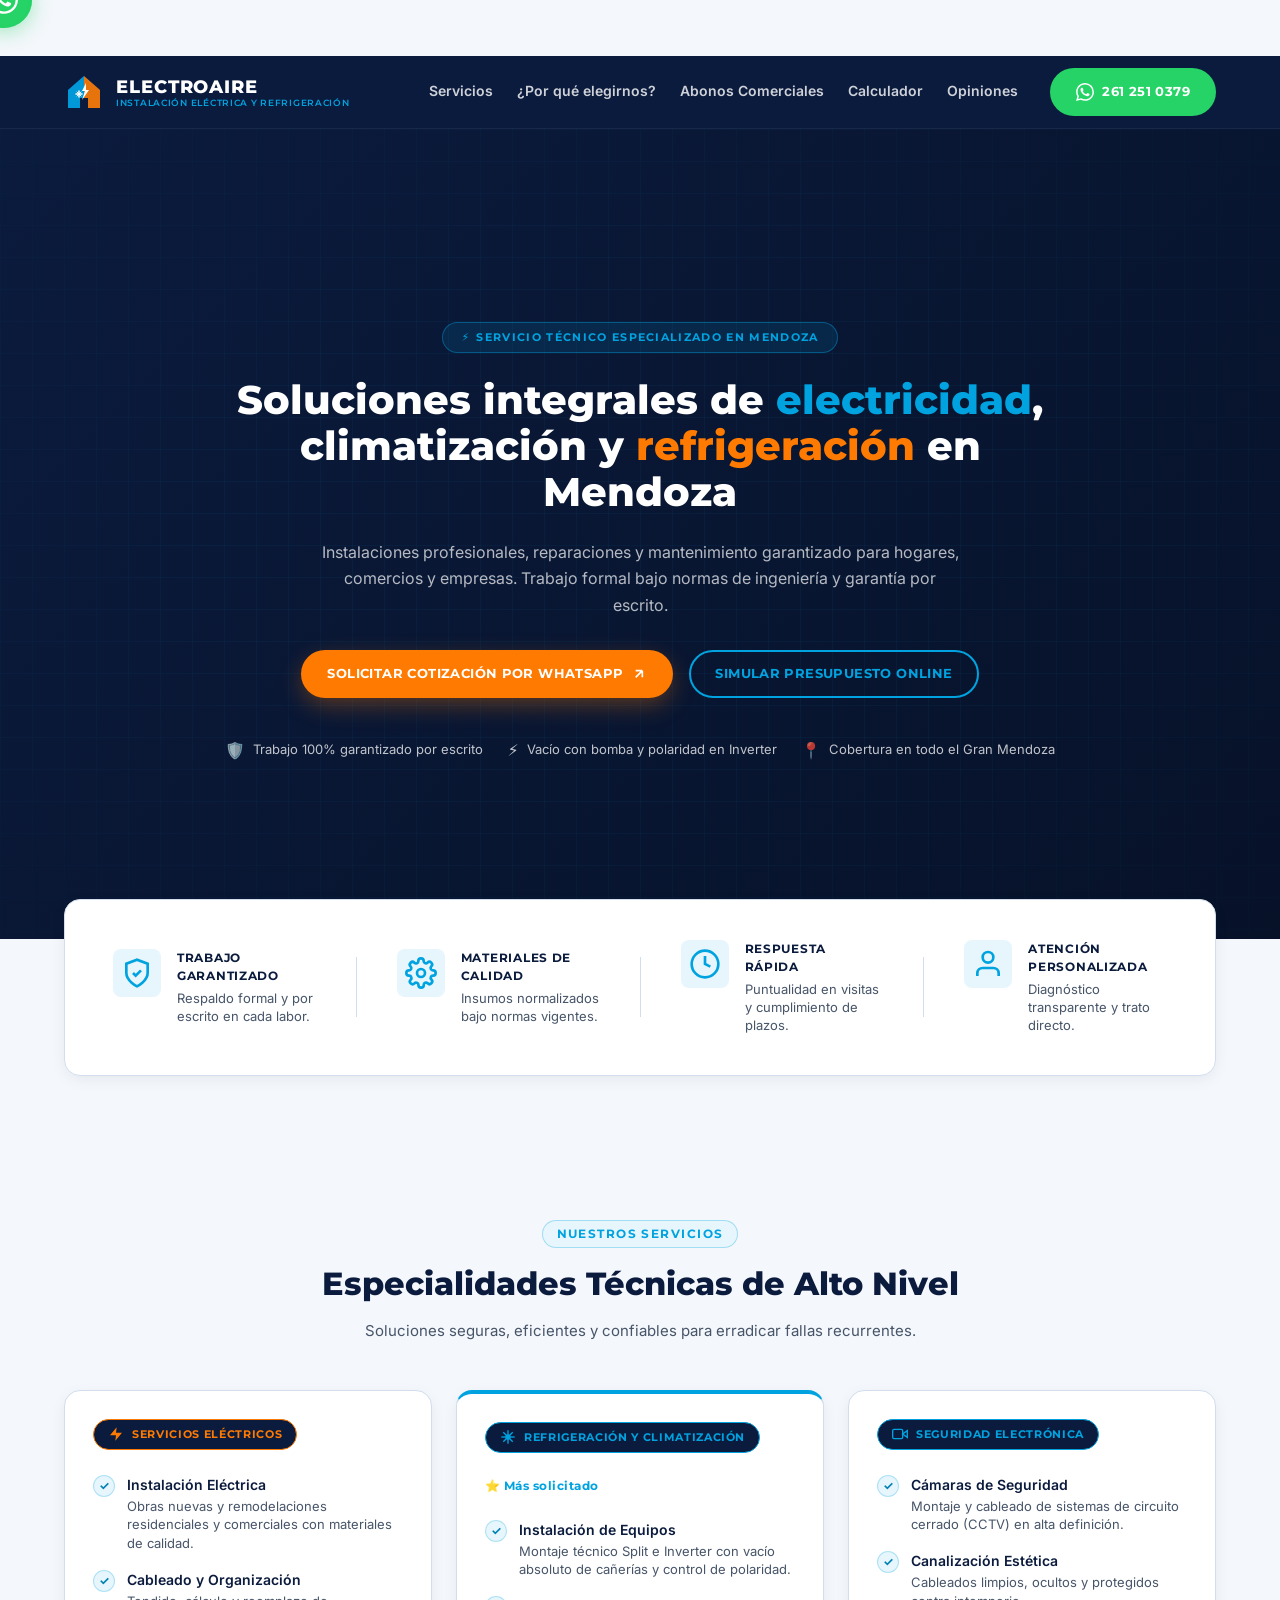
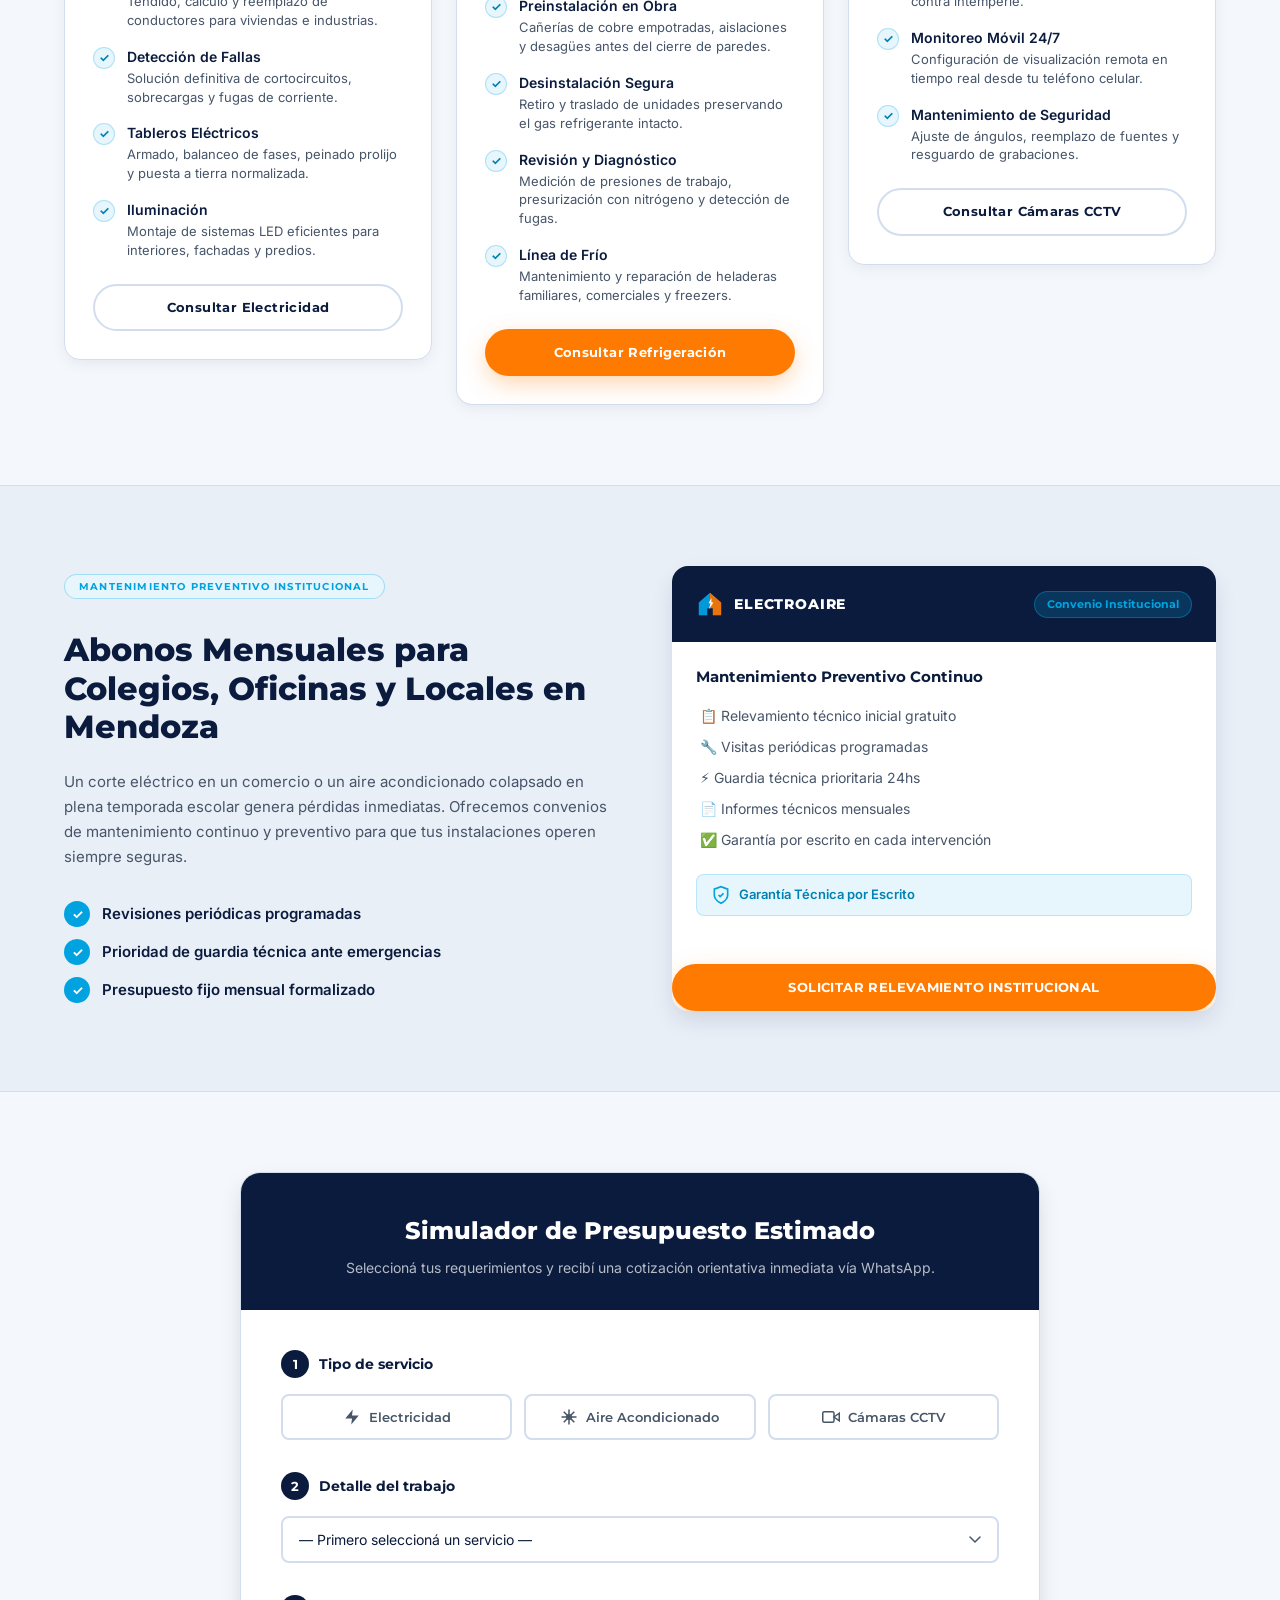
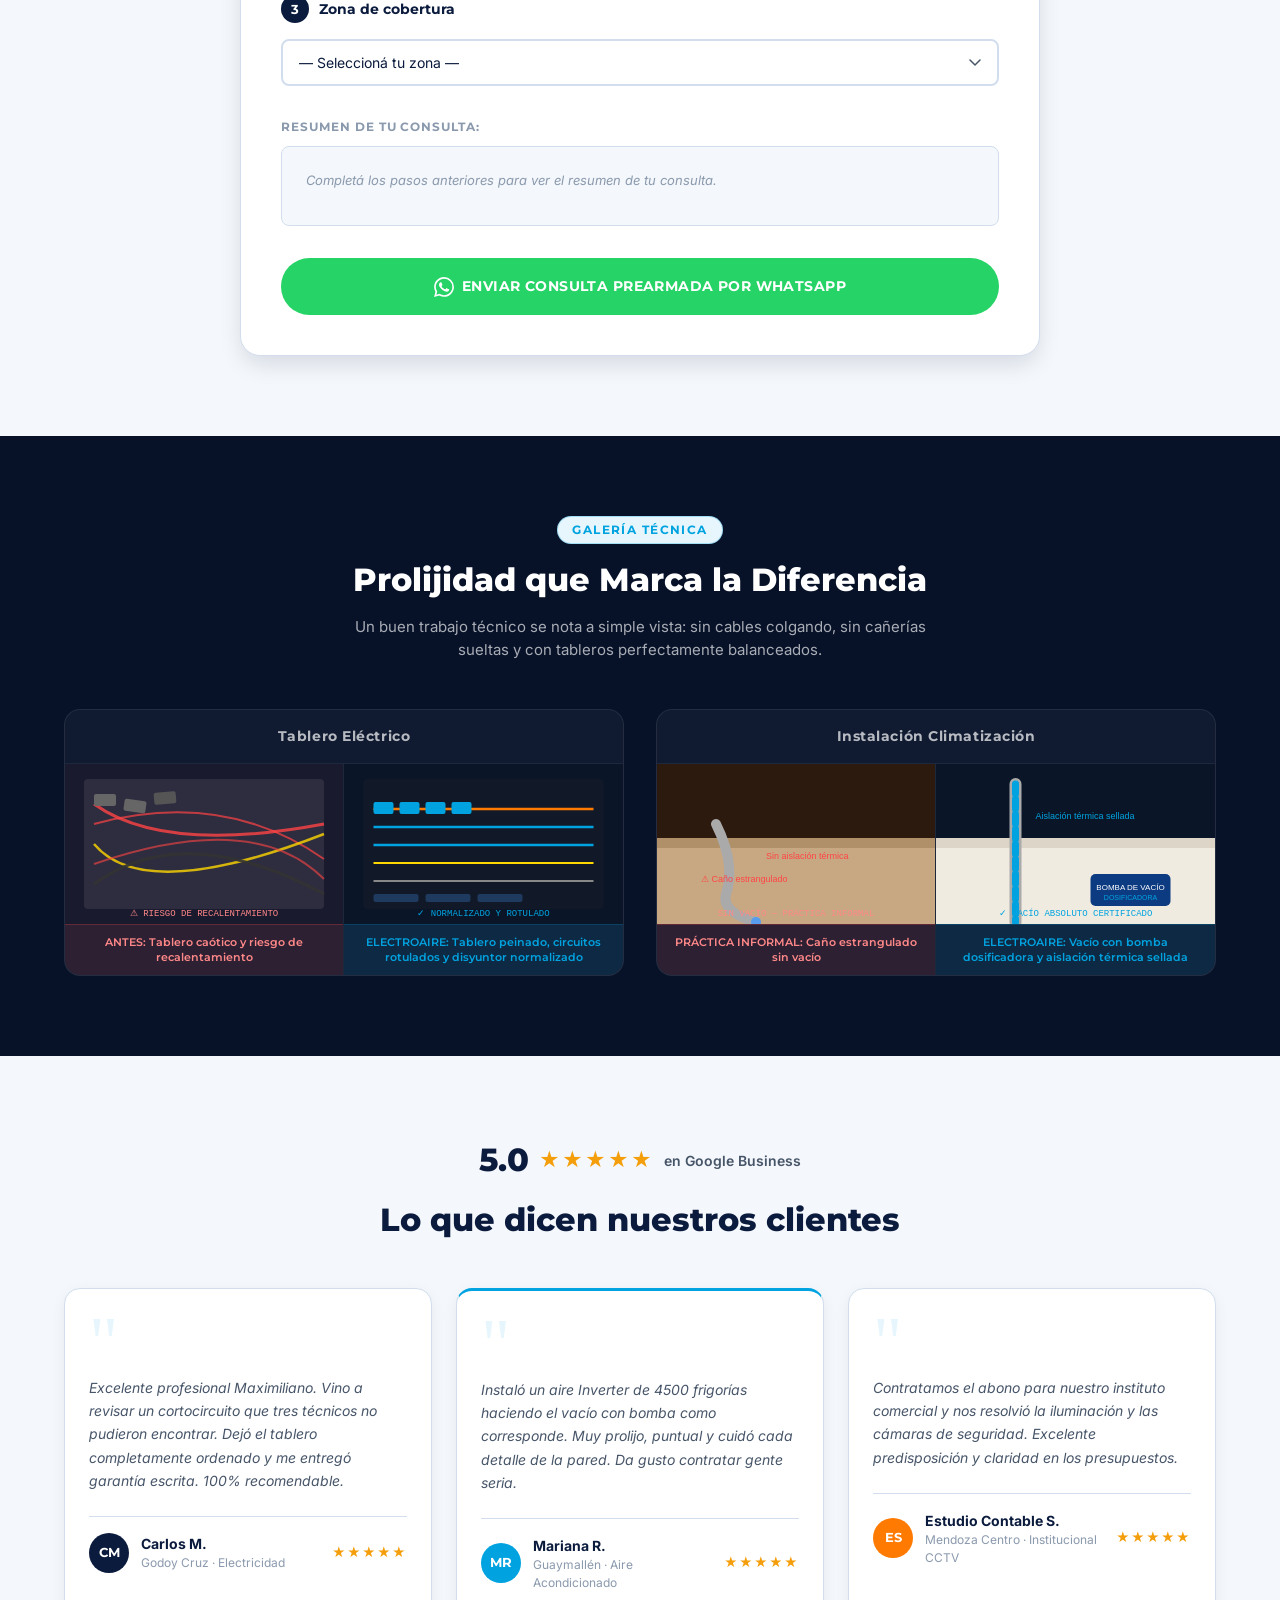
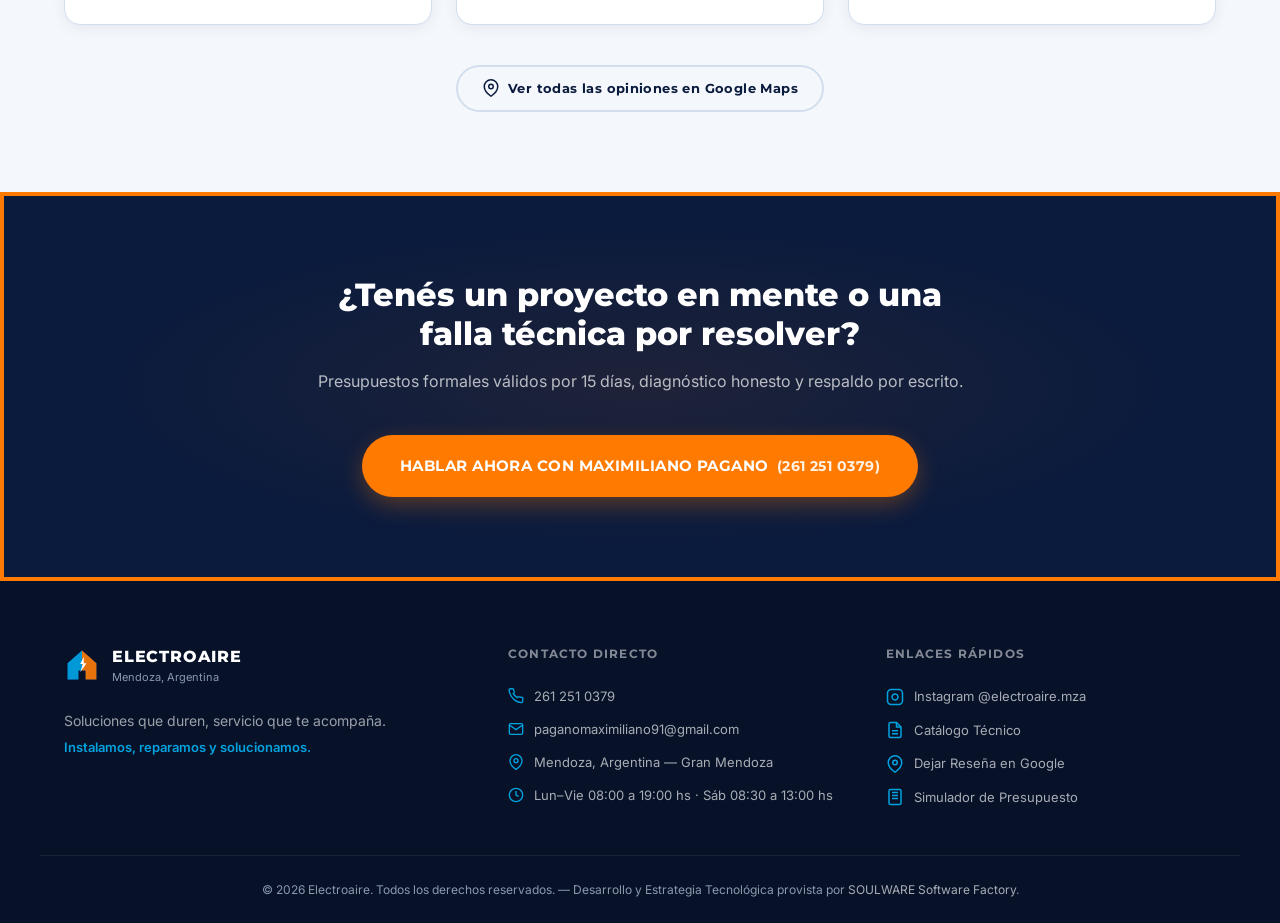
==== index.html @ 5a8c205c "feat: landing page comercial de alta fidelidad para Electroaire" ====
<!DOCTYPE html>
<html lang="es">
<head>
  <meta charset="UTF-8" />
  <meta name="viewport" content="width=device-width, initial-scale=1.0" />
  <title>Electroaire – Electricidad, Climatización y Refrigeración en Mendoza</title>
  <meta name="description" content="Electroaire ofrece instalaciones eléctricas, climatización (Split e Inverter), refrigeración y cámaras CCTV en Mendoza. Trabajo garantizado por escrito. Contactá a Maximiliano Pagano: 261 251 0379." />
  <meta name="keywords" content="electricista Mendoza, instalación aire acondicionado Mendoza, refrigeración Mendoza, CCTV Mendoza, tableros eléctricos Mendoza" />
  <meta property="og:title" content="Electroaire – Soluciones Eléctricas y de Climatización en Mendoza" />
  <meta property="og:description" content="Instalaciones profesionales, reparaciones y mantenimiento garantizado para hogares, comercios y empresas en el Gran Mendoza." />
  <meta property="og:type" content="website" />
  <link rel="preconnect" href="https://fonts.googleapis.com" />
  <link rel="preconnect" href="https://fonts.gstatic.com" crossorigin />
  <link href="https://fonts.googleapis.com/css2?family=Montserrat:wght@400;600;700;800&family=Inter:wght@400;600&display=swap" rel="stylesheet" />
  <link rel="stylesheet" href="style.css" />
</head>
<body>

  <!-- FLOATING WHATSAPP BUTTON -->
  <a href="https://wa.me/5492612510379?text=Hola%20Maximiliano%2C%20me%20gustar%C3%ADa%20solicitar%20un%20presupuesto."
     class="wa-float" id="wa-float-btn" target="_blank" rel="noopener" aria-label="Consultá tu presupuesto por WhatsApp">
    <svg width="28" height="28" viewBox="0 0 24 24" fill="currentColor"><path d="M17.472 14.382c-.297-.149-1.758-.867-2.03-.967-.273-.099-.471-.148-.67.15-.197.297-.767.966-.94 1.164-.173.199-.347.223-.644.075-.297-.15-1.255-.463-2.39-1.475-.883-.788-1.48-1.761-1.653-2.059-.173-.297-.018-.458.13-.606.134-.133.298-.347.446-.52.149-.174.198-.298.298-.497.099-.198.05-.371-.025-.52-.075-.149-.669-1.612-.916-2.207-.242-.579-.487-.5-.669-.51a12.8 12.8 0 0 0-.57-.01c-.198 0-.52.074-.792.372-.272.297-1.04 1.016-1.04 2.479 0 1.462 1.065 2.875 1.213 3.074.149.198 2.096 3.2 5.077 4.487.709.306 1.262.489 1.694.625.712.227 1.36.195 1.871.118.571-.085 1.758-.719 2.006-1.413.248-.694.248-1.289.173-1.413-.074-.124-.272-.198-.57-.347m-5.421 7.403h-.004a9.87 9.87 0 0 1-5.031-1.378l-.361-.214-3.741.982.998-3.648-.235-.374a9.86 9.86 0 0 1-1.51-5.26c.001-5.45 4.436-9.884 9.888-9.884 2.64 0 5.122 1.03 6.988 2.898a9.825 9.825 0 0 1 2.893 6.994c-.003 5.45-4.437 9.884-9.885 9.884m8.413-18.297A11.815 11.815 0 0 0 12.05 0C5.495 0 .16 5.335.157 11.892c0 2.096.547 4.142 1.588 5.945L.057 24l6.305-1.654a11.882 11.882 0 0 0 5.683 1.448h.005c6.554 0 11.89-5.335 11.893-11.893a11.821 11.821 0 0 0-3.48-8.413Z"/></svg>
    <span class="wa-float__tooltip">Consultá tu presupuesto aquí</span>
  </a>

  <!-- HEADER -->
  <header class="header" id="header">
    <div class="container header__inner">
      <a href="#" class="header__logo" aria-label="Electroaire - Inicio">
        <div class="logo-icon" aria-hidden="true">
          <svg width="40" height="40" viewBox="0 0 40 40" fill="none">
            <path d="M20 4L4 18v18h12V26h8v10h12V18L20 4z" fill="#0D3B82"/>
            <path d="M20 4L4 18v18h12V26h4V4z" fill="#00A3E0" opacity="0.9"/>
            <path d="M20 4l16 14v18H24V26h-4V4z" fill="#FF7A00" opacity="0.9"/>
            <path d="M22 11l-4 8h3l-3 9 7-10h-3z" fill="white"/>
            <line x1="12" y1="22" x2="18" y2="22" stroke="white" stroke-width="1.5" stroke-linecap="round"/>
            <line x1="15" y1="19" x2="15" y2="25" stroke="white" stroke-width="1.5" stroke-linecap="round"/>
            <line x1="13" y1="20" x2="17" y2="24" stroke="white" stroke-width="1" stroke-linecap="round"/>
            <line x1="17" y1="20" x2="13" y2="24" stroke="white" stroke-width="1" stroke-linecap="round"/>
          </svg>
        </div>
        <div class="logo-text">
          <span class="logo-text__brand">ELECTROAIRE</span>
          <span class="logo-text__sub">INSTALACIÓN ELÉCTRICA Y REFRIGERACIÓN</span>
        </div>
      </a>

      <nav class="header__nav" aria-label="Navegación principal">
        <a href="#servicios" class="header__nav-link">Servicios</a>
        <a href="#por-que" class="header__nav-link">¿Por qué elegirnos?</a>
        <a href="#abonos" class="header__nav-link">Abonos Comerciales</a>
        <a href="#calculador" class="header__nav-link">Calculador</a>
        <a href="#opiniones" class="header__nav-link">Opiniones</a>
      </nav>

      <a href="https://wa.me/5492612510379" target="_blank" rel="noopener" class="btn btn--whatsapp header__cta" id="header-wa-btn">
        <svg width="18" height="18" viewBox="0 0 24 24" fill="currentColor"><path d="M17.472 14.382c-.297-.149-1.758-.867-2.03-.967-.273-.099-.471-.148-.67.15-.197.297-.767.966-.94 1.164-.173.199-.347.223-.644.075-.297-.15-1.255-.463-2.39-1.475-.883-.788-1.48-1.761-1.653-2.059-.173-.297-.018-.458.13-.606.134-.133.298-.347.446-.52.149-.174.198-.298.298-.497.099-.198.05-.371-.025-.52-.075-.149-.669-1.612-.916-2.207-.242-.579-.487-.5-.669-.51a12.8 12.8 0 0 0-.57-.01c-.198 0-.52.074-.792.372-.272.297-1.04 1.016-1.04 2.479 0 1.462 1.065 2.875 1.213 3.074.149.198 2.096 3.2 5.077 4.487.709.306 1.262.489 1.694.625.712.227 1.36.195 1.871.118.571-.085 1.758-.719 2.006-1.413.248-.694.248-1.289.173-1.413-.074-.124-.272-.198-.57-.347m-5.421 7.403h-.004a9.87 9.87 0 0 1-5.031-1.378l-.361-.214-3.741.982.998-3.648-.235-.374a9.86 9.86 0 0 1-1.51-5.26c.001-5.45 4.436-9.884 9.888-9.884 2.64 0 5.122 1.03 6.988 2.898a9.825 9.825 0 0 1 2.893 6.994c-.003 5.45-4.437 9.884-9.885 9.884m8.413-18.297A11.815 11.815 0 0 0 12.05 0C5.495 0 .16 5.335.157 11.892c0 2.096.547 4.142 1.588 5.945L.057 24l6.305-1.654a11.882 11.882 0 0 0 5.683 1.448h.005c6.554 0 11.89-5.335 11.893-11.893a11.821 11.821 0 0 0-3.48-8.413Z"/></svg>
        261 251 0379
      </a>

      <button class="header__hamburger" id="hamburger-btn" aria-label="Abrir menú" aria-expanded="false">
        <span></span><span></span><span></span>
      </button>
    </div>

    <div class="header__mobile-menu" id="mobile-menu" aria-hidden="true">
      <nav aria-label="Menú móvil">
        <a href="#servicios" class="header__mobile-link">Servicios</a>
        <a href="#por-que" class="header__mobile-link">¿Por qué elegirnos?</a>
        <a href="#abonos" class="header__mobile-link">Abonos Comerciales</a>
        <a href="#calculador" class="header__mobile-link">Calculador</a>
        <a href="#opiniones" class="header__mobile-link">Opiniones</a>
        <a href="https://wa.me/5492612510379" target="_blank" rel="noopener" class="btn btn--whatsapp" style="margin:16px 0;">
          <svg width="18" height="18" viewBox="0 0 24 24" fill="currentColor"><path d="M17.472 14.382c-.297-.149-1.758-.867-2.03-.967-.273-.099-.471-.148-.67.15-.197.297-.767.966-.94 1.164-.173.199-.347.223-.644.075-.297-.15-1.255-.463-2.39-1.475-.883-.788-1.48-1.761-1.653-2.059-.173-.297-.018-.458.13-.606.134-.133.298-.347.446-.52.149-.174.198-.298.298-.497.099-.198.05-.371-.025-.52-.075-.149-.669-1.612-.916-2.207-.242-.579-.487-.5-.669-.51a12.8 12.8 0 0 0-.57-.01c-.198 0-.52.074-.792.372-.272.297-1.04 1.016-1.04 2.479 0 1.462 1.065 2.875 1.213 3.074.149.198 2.096 3.2 5.077 4.487.709.306 1.262.489 1.694.625.712.227 1.36.195 1.871.118.571-.085 1.758-.719 2.006-1.413.248-.694.248-1.289.173-1.413-.074-.124-.272-.198-.57-.347m-5.421 7.403h-.004a9.87 9.87 0 0 1-5.031-1.378l-.361-.214-3.741.982.998-3.648-.235-.374a9.86 9.86 0 0 1-1.51-5.26c.001-5.45 4.436-9.884 9.888-9.884 2.64 0 5.122 1.03 6.988 2.898a9.825 9.825 0 0 1 2.893 6.994c-.003 5.45-4.437 9.884-9.885 9.884m8.413-18.297A11.815 11.815 0 0 0 12.05 0C5.495 0 .16 5.335.157 11.892c0 2.096.547 4.142 1.588 5.945L.057 24l6.305-1.654a11.882 11.882 0 0 0 5.683 1.448h.005c6.554 0 11.89-5.335 11.893-11.893a11.821 11.821 0 0 0-3.48-8.413Z"/></svg>
          261 251 0379
        </a>
      </nav>
    </div>
  </header>

  <main>
    <!-- HERO -->
    <section class="hero" id="inicio" aria-labelledby="hero-heading">
      <div class="hero__grid-bg" aria-hidden="true"></div>
      <div class="container hero__inner">
        <div class="hero__badge">
          <span>⚡</span> SERVICIO TÉCNICO ESPECIALIZADO EN MENDOZA
        </div>
        <h1 class="hero__title" id="hero-heading">
          Soluciones integrales de <span class="text--cyan">electricidad</span>, climatización y <span class="text--orange">refrigeración</span> en Mendoza
        </h1>
        <p class="hero__subtitle">
          Instalaciones profesionales, reparaciones y mantenimiento garantizado para hogares, comercios y empresas. Trabajo formal bajo normas de ingeniería y garantía por escrito.
        </p>
        <div class="hero__actions">
          <a href="https://wa.me/5492612510379?text=Hola%20Maximiliano%2C%20quisiera%20solicitar%20una%20cotizaci%C3%B3n."
             target="_blank" rel="noopener" class="btn btn--primary" id="hero-cta-primary">
            SOLICITAR COTIZACIÓN POR WHATSAPP
            <svg width="16" height="16" viewBox="0 0 24 24" fill="none" stroke="currentColor" stroke-width="2.5"><path d="M7 17L17 7M17 7H7M17 7v10"/></svg>
          </a>
          <a href="#calculador" class="btn btn--ghost" id="hero-cta-secondary">
            SIMULAR PRESUPUESTO ONLINE
          </a>
        </div>
        <div class="hero__trust-badges">
          <div class="trust-badge">
            <span class="trust-badge__icon">🛡️</span>
            <span>Trabajo 100% garantizado por escrito</span>
          </div>
          <div class="trust-badge">
            <span class="trust-badge__icon">⚡</span>
            <span>Vacío con bomba y polaridad en Inverter</span>
          </div>
          <div class="trust-badge">
            <span class="trust-badge__icon">📍</span>
            <span>Cobertura en todo el Gran Mendoza</span>
          </div>
        </div>
      </div>
    </section>

    <!-- TRUST BAR -->
    <section class="trust-bar section" id="por-que" aria-labelledby="trust-bar-heading">
      <div class="container">
        <h2 class="sr-only" id="trust-bar-heading">Atributos clave de Electroaire</h2>
        <div class="trust-bar__card">
          <div class="trust-bar__item">
            <div class="trust-bar__icon-wrap" aria-hidden="true">
              <svg width="32" height="32" viewBox="0 0 24 24" fill="none" stroke="#00A3E0" stroke-width="2"><path d="M12 22s8-4 8-10V5l-8-3-8 3v7c0 6 8 10 8 10z"/><path d="M9 12l2 2 4-4"/></svg>
            </div>
            <div>
              <h3 class="trust-bar__title">TRABAJO GARANTIZADO</h3>
              <p class="trust-bar__desc">Respaldo formal y por escrito en cada labor.</p>
            </div>
          </div>
          <div class="trust-bar__divider" aria-hidden="true"></div>
          <div class="trust-bar__item">
            <div class="trust-bar__icon-wrap" aria-hidden="true">
              <svg width="32" height="32" viewBox="0 0 24 24" fill="none" stroke="#00A3E0" stroke-width="2"><circle cx="12" cy="12" r="3"/><path d="M19.4 15a1.65 1.65 0 0 0 .33 1.82l.06.06a2 2 0 0 1-2.83 2.83l-.06-.06a1.65 1.65 0 0 0-1.82-.33 1.65 1.65 0 0 0-1 1.51V21a2 2 0 0 1-4 0v-.09A1.65 1.65 0 0 0 9 19.4a1.65 1.65 0 0 0-1.82.33l-.06.06a2 2 0 0 1-2.83-2.83l.06-.06A1.65 1.65 0 0 0 4.68 15a1.65 1.65 0 0 0-1.51-1H3a2 2 0 0 1 0-4h.09A1.65 1.65 0 0 0 4.6 9a1.65 1.65 0 0 0-.33-1.82l-.06-.06a2 2 0 0 1 2.83-2.83l.06.06A1.65 1.65 0 0 0 9 4.68a1.65 1.65 0 0 0 1-1.51V3a2 2 0 0 1 4 0v.09a1.65 1.65 0 0 0 1 1.51 1.65 1.65 0 0 0 1.82-.33l.06-.06a2 2 0 0 1 2.83 2.83l-.06.06A1.65 1.65 0 0 0 19.4 9a1.65 1.65 0 0 0 1.51 1H21a2 2 0 0 1 0 4h-.09a1.65 1.65 0 0 0-1.51 1z"/></svg>
            </div>
            <div>
              <h3 class="trust-bar__title">MATERIALES DE CALIDAD</h3>
              <p class="trust-bar__desc">Insumos normalizados bajo normas vigentes.</p>
            </div>
          </div>
          <div class="trust-bar__divider" aria-hidden="true"></div>
          <div class="trust-bar__item">
            <div class="trust-bar__icon-wrap" aria-hidden="true">
              <svg width="32" height="32" viewBox="0 0 24 24" fill="none" stroke="#00A3E0" stroke-width="2"><circle cx="12" cy="12" r="10"/><polyline points="12 6 12 12 16 14"/></svg>
            </div>
            <div>
              <h3 class="trust-bar__title">RESPUESTA RÁPIDA</h3>
              <p class="trust-bar__desc">Puntualidad en visitas y cumplimiento de plazos.</p>
            </div>
          </div>
          <div class="trust-bar__divider" aria-hidden="true"></div>
          <div class="trust-bar__item">
            <div class="trust-bar__icon-wrap" aria-hidden="true">
              <svg width="32" height="32" viewBox="0 0 24 24" fill="none" stroke="#00A3E0" stroke-width="2"><path d="M20 21v-2a4 4 0 0 0-4-4H8a4 4 0 0 0-4 4v2"/><circle cx="12" cy="7" r="4"/></svg>
            </div>
            <div>
              <h3 class="trust-bar__title">ATENCIÓN PERSONALIZADA</h3>
              <p class="trust-bar__desc">Diagnóstico transparente y trato directo.</p>
            </div>
          </div>
        </div>
      </div>
    </section>

    <!-- SERVICIOS -->
    <section class="section servicios" id="servicios" aria-labelledby="servicios-heading">
      <div class="container">
        <div class="section__header">
          <span class="section__tag">NUESTROS SERVICIOS</span>
          <h2 class="section__title" id="servicios-heading">Especialidades Técnicas de Alto Nivel</h2>
          <p class="section__subtitle">Soluciones seguras, eficientes y confiables para erradicar fallas recurrentes.</p>
        </div>

        <div class="servicios__grid">
          <!-- Card 1: Eléctrica -->
          <article class="service-card" id="card-electrica">
            <div class="service-card__pill service-card__pill--orange">
              <svg width="16" height="16" viewBox="0 0 24 24" fill="#FF7A00"><path d="M13 2L3 14h9l-1 8 10-12h-9z"/></svg>
              SERVICIOS ELÉCTRICOS
            </div>
            <ul class="service-list">
              <li class="service-list__item">
                <span class="service-list__check" aria-hidden="true">✓</span>
                <div><strong>Instalación Eléctrica</strong><p>Obras nuevas y remodelaciones residenciales y comerciales con materiales de calidad.</p></div>
              </li>
              <li class="service-list__item">
                <span class="service-list__check" aria-hidden="true">✓</span>
                <div><strong>Cableado y Organización</strong><p>Tendido, cálculo y reemplazo de conductores para viviendas e industrias.</p></div>
              </li>
              <li class="service-list__item">
                <span class="service-list__check" aria-hidden="true">✓</span>
                <div><strong>Detección de Fallas</strong><p>Solución definitiva de cortocircuitos, sobrecargas y fugas de corriente.</p></div>
              </li>
              <li class="service-list__item">
                <span class="service-list__check" aria-hidden="true">✓</span>
                <div><strong>Tableros Eléctricos</strong><p>Armado, balanceo de fases, peinado prolijo y puesta a tierra normalizada.</p></div>
              </li>
              <li class="service-list__item">
                <span class="service-list__check" aria-hidden="true">✓</span>
                <div><strong>Iluminación</strong><p>Montaje de sistemas LED eficientes para interiores, fachadas y predios.</p></div>
              </li>
            </ul>
            <a href="https://wa.me/5492612510379?text=Hola%20Maximiliano%2C%20necesito%20consultar%20sobre%20Servicios%20El%C3%A9ctricos."
               target="_blank" rel="noopener" class="btn btn--secondary btn--full" id="cta-electricidad">
              Consultar Electricidad
            </a>
          </article>

          <!-- Card 2: Refrigeración (destacada) -->
          <article class="service-card service-card--featured" id="card-refrigeracion">
            <div class="service-card__pill service-card__pill--cyan">
              <svg width="16" height="16" viewBox="0 0 24 24" fill="none" stroke="#00A3E0" stroke-width="2"><line x1="12" y1="2" x2="12" y2="22"/><line x1="2" y1="12" x2="22" y2="12"/><line x1="4.93" y1="4.93" x2="19.07" y2="19.07"/><line x1="19.07" y1="4.93" x2="4.93" y2="19.07"/><circle cx="12" cy="12" r="3"/></svg>
              REFRIGERACIÓN Y CLIMATIZACIÓN
            </div>
            <div class="service-card__featured-badge">⭐ Más solicitado</div>
            <ul class="service-list">
              <li class="service-list__item">
                <span class="service-list__check" aria-hidden="true">✓</span>
                <div><strong>Instalación de Equipos</strong><p>Montaje técnico Split e Inverter con vacío absoluto de cañerías y control de polaridad.</p></div>
              </li>
              <li class="service-list__item">
                <span class="service-list__check" aria-hidden="true">✓</span>
                <div><strong>Preinstalación en Obra</strong><p>Cañerías de cobre empotradas, aislaciones y desagües antes del cierre de paredes.</p></div>
              </li>
              <li class="service-list__item">
                <span class="service-list__check" aria-hidden="true">✓</span>
                <div><strong>Desinstalación Segura</strong><p>Retiro y traslado de unidades preservando el gas refrigerante intacto.</p></div>
              </li>
              <li class="service-list__item">
                <span class="service-list__check" aria-hidden="true">✓</span>
                <div><strong>Revisión y Diagnóstico</strong><p>Medición de presiones de trabajo, presurización con nitrógeno y detección de fugas.</p></div>
              </li>
              <li class="service-list__item">
                <span class="service-list__check" aria-hidden="true">✓</span>
                <div><strong>Línea de Frío</strong><p>Mantenimiento y reparación de heladeras familiares, comerciales y freezers.</p></div>
              </li>
            </ul>
            <a href="https://wa.me/5492612510379?text=Hola%20Maximiliano%2C%20necesito%20consultar%20sobre%20Refrigeraci%C3%B3n%20y%20Climatizaci%C3%B3n."
               target="_blank" rel="noopener" class="btn btn--primary btn--full" id="cta-refrigeracion">
              Consultar Refrigeración
            </a>
          </article>

          <!-- Card 3: CCTV -->
          <article class="service-card" id="card-cctv">
            <div class="service-card__pill service-card__pill--cyan">
              <svg width="16" height="16" viewBox="0 0 24 24" fill="none" stroke="#00A3E0" stroke-width="2"><path d="M23 7l-7 5 7 5V7z"/><rect x="1" y="5" width="15" height="14" rx="2" ry="2"/></svg>
              SEGURIDAD ELECTRÓNICA
            </div>
            <ul class="service-list">
              <li class="service-list__item">
                <span class="service-list__check" aria-hidden="true">✓</span>
                <div><strong>Cámaras de Seguridad</strong><p>Montaje y cableado de sistemas de circuito cerrado (CCTV) en alta definición.</p></div>
              </li>
              <li class="service-list__item">
                <span class="service-list__check" aria-hidden="true">✓</span>
                <div><strong>Canalización Estética</strong><p>Cableados limpios, ocultos y protegidos contra intemperie.</p></div>
              </li>
              <li class="service-list__item">
                <span class="service-list__check" aria-hidden="true">✓</span>
                <div><strong>Monitoreo Móvil 24/7</strong><p>Configuración de visualización remota en tiempo real desde tu teléfono celular.</p></div>
              </li>
              <li class="service-list__item">
                <span class="service-list__check" aria-hidden="true">✓</span>
                <div><strong>Mantenimiento de Seguridad</strong><p>Ajuste de ángulos, reemplazo de fuentes y resguardo de grabaciones.</p></div>
              </li>
            </ul>
            <a href="https://wa.me/5492612510379?text=Hola%20Maximiliano%2C%20necesito%20consultar%20sobre%20C%C3%A1maras%20CCTV."
               target="_blank" rel="noopener" class="btn btn--secondary btn--full" id="cta-cctv">
              Consultar Cámaras CCTV
            </a>
          </article>
        </div>
      </div>
    </section>

    <!-- ABONOS INSTITUCIONALES -->
    <section class="section abonos" id="abonos" aria-labelledby="abonos-heading">
      <div class="container">
        <div class="abonos__grid">
          <div class="abonos__content">
            <span class="section__tag section__tag--small">MANTENIMIENTO PREVENTIVO INSTITUCIONAL</span>
            <h2 class="abonos__title" id="abonos-heading">
              Abonos Mensuales para Colegios, Oficinas y Locales en Mendoza
            </h2>
            <p class="abonos__desc">
              Un corte eléctrico en un comercio o un aire acondicionado colapsado en plena temporada escolar genera pérdidas inmediatas. Ofrecemos convenios de mantenimiento continuo y preventivo para que tus instalaciones operen siempre seguras.
            </p>
            <ul class="abonos__checks">
              <li><span class="check-icon" aria-hidden="true">✓</span>Revisiones periódicas programadas</li>
              <li><span class="check-icon" aria-hidden="true">✓</span>Prioridad de guardia técnica ante emergencias</li>
              <li><span class="check-icon" aria-hidden="true">✓</span>Presupuesto fijo mensual formalizado</li>
            </ul>
          </div>

          <div class="abonos__card-wrap">
            <div class="abonos__card">
              <div class="abonos__card-header">
                <div class="abonos__card-logo">
                  <svg width="28" height="28" viewBox="0 0 40 40" fill="none">
                    <path d="M20 4L4 18v18h12V26h8v10h12V18L20 4z" fill="#0D3B82"/>
                    <path d="M20 4L4 18v18h12V26h4V4z" fill="#00A3E0" opacity="0.9"/>
                    <path d="M20 4l16 14v18H24V26h-4V4z" fill="#FF7A00" opacity="0.9"/>
                    <path d="M22 11l-4 8h3l-3 9 7-10h-3z" fill="white"/>
                  </svg>
                  <span>ELECTROAIRE</span>
                </div>
                <span class="abonos__card-badge">Convenio Institucional</span>
              </div>
              <div class="abonos__card-body">
                <p class="abonos__card-title">Mantenimiento Preventivo Continuo</p>
                <ul class="abonos__card-list">
                  <li>📋 Relevamiento técnico inicial gratuito</li>
                  <li>🔧 Visitas periódicas programadas</li>
                  <li>⚡ Guardia técnica prioritaria 24hs</li>
                  <li>📄 Informes técnicos mensuales</li>
                  <li>✅ Garantía por escrito en cada intervención</li>
                </ul>
                <div class="abonos__card-seal">
                  <svg width="20" height="20" viewBox="0 0 24 24" fill="none" stroke="#00A3E0" stroke-width="2"><path d="M12 22s8-4 8-10V5l-8-3-8 3v7c0 6 8 10 8 10z"/><path d="M9 12l2 2 4-4"/></svg>
                  Garantía Técnica por Escrito
                </div>
              </div>
              <a href="https://wa.me/5492612510379?text=Hola%20Maximiliano%2C%20me%20interesa%20un%20Convenio%20Institucional%20de%20Mantenimiento%20Preventivo."
                 target="_blank" rel="noopener" class="btn btn--primary btn--full" id="cta-institucional">
                SOLICITAR RELEVAMIENTO INSTITUCIONAL
              </a>
            </div>
          </div>
        </div>
      </div>
    </section>

    <!-- SIMULADOR -->
    <section class="section simulador" id="calculador" aria-labelledby="simulador-heading">
      <div class="container">
        <div class="simulador__card">
          <div class="simulador__header">
            <h2 class="simulador__title" id="simulador-heading">Simulador de Presupuesto Estimado</h2>
            <p class="simulador__subtitle">Seleccioná tus requerimientos y recibí una cotización orientativa inmediata vía WhatsApp.</p>
          </div>
          <div class="simulador__body">
            <div class="sim-step">
              <div class="sim-step__label">
                <span class="sim-step__num">1</span>
                <span>Tipo de servicio</span>
              </div>
              <div class="sim-step__options" role="group" aria-label="Tipo de servicio">
                <button class="sim-btn" id="sim-electricidad" data-service="Electricidad" aria-pressed="false">
                  <svg width="18" height="18" viewBox="0 0 24 24" fill="currentColor"><path d="M13 2L3 14h9l-1 8 10-12h-9z"/></svg>
                  Electricidad
                </button>
                <button class="sim-btn" id="sim-aire" data-service="Aire Acondicionado" aria-pressed="false">
                  <svg width="18" height="18" viewBox="0 0 24 24" fill="none" stroke="currentColor" stroke-width="2"><line x1="12" y1="2" x2="12" y2="22"/><line x1="2" y1="12" x2="22" y2="12"/><line x1="4.93" y1="4.93" x2="19.07" y2="19.07"/><line x1="19.07" y1="4.93" x2="4.93" y2="19.07"/><circle cx="12" cy="12" r="3"/></svg>
                  Aire Acondicionado
                </button>
                <button class="sim-btn" id="sim-cctv-btn" data-service="Cámaras CCTV" aria-pressed="false">
                  <svg width="18" height="18" viewBox="0 0 24 24" fill="none" stroke="currentColor" stroke-width="2"><path d="M23 7l-7 5 7 5V7z"/><rect x="1" y="5" width="15" height="14" rx="2"/></svg>
                  Cámaras CCTV
                </button>
              </div>
            </div>

            <div class="sim-step">
              <div class="sim-step__label">
                <span class="sim-step__num">2</span>
                <span>Detalle del trabajo</span>
              </div>
              <select class="sim-select" id="sim-detail" aria-label="Detalle del trabajo">
                <option value="">— Primero seleccioná un servicio —</option>
              </select>
            </div>

            <div class="sim-step">
              <div class="sim-step__label">
                <span class="sim-step__num">3</span>
                <span>Zona de cobertura</span>
              </div>
              <select class="sim-select" id="sim-zona" aria-label="Zona de cobertura">
                <option value="">— Seleccioná tu zona —</option>
                <option value="Capital">Capital</option>
                <option value="Godoy Cruz">Godoy Cruz</option>
                <option value="Guaymallén">Guaymallén</option>
                <option value="Las Heras">Las Heras</option>
                <option value="Maipú">Maipú</option>
                <option value="Luján de Cuyo">Luján de Cuyo</option>
              </select>
            </div>

            <div class="sim-preview" id="sim-preview" aria-live="polite">
              <div class="sim-preview__label">Resumen de tu consulta:</div>
              <div class="sim-preview__box" id="sim-preview-box">
                <p class="sim-preview__placeholder">Completá los pasos anteriores para ver el resumen de tu consulta.</p>
              </div>
            </div>

            <a href="#" class="btn btn--whatsapp btn--full btn--lg" id="sim-send-btn" aria-disabled="true">
              <svg width="20" height="20" viewBox="0 0 24 24" fill="currentColor"><path d="M17.472 14.382c-.297-.149-1.758-.867-2.03-.967-.273-.099-.471-.148-.67.15-.197.297-.767.966-.94 1.164-.173.199-.347.223-.644.075-.297-.15-1.255-.463-2.39-1.475-.883-.788-1.48-1.761-1.653-2.059-.173-.297-.018-.458.13-.606.134-.133.298-.347.446-.52.149-.174.198-.298.298-.497.099-.198.05-.371-.025-.52-.075-.149-.669-1.612-.916-2.207-.242-.579-.487-.5-.669-.51a12.8 12.8 0 0 0-.57-.01c-.198 0-.52.074-.792.372-.272.297-1.04 1.016-1.04 2.479 0 1.462 1.065 2.875 1.213 3.074.149.198 2.096 3.2 5.077 4.487.709.306 1.262.489 1.694.625.712.227 1.36.195 1.871.118.571-.085 1.758-.719 2.006-1.413.248-.694.248-1.289.173-1.413-.074-.124-.272-.198-.57-.347m-5.421 7.403h-.004a9.87 9.87 0 0 1-5.031-1.378l-.361-.214-3.741.982.998-3.648-.235-.374a9.86 9.86 0 0 1-1.51-5.26c.001-5.45 4.436-9.884 9.888-9.884 2.64 0 5.122 1.03 6.988 2.898a9.825 9.825 0 0 1 2.893 6.994c-.003 5.45-4.437 9.884-9.885 9.884m8.413-18.297A11.815 11.815 0 0 0 12.05 0C5.495 0 .16 5.335.157 11.892c0 2.096.547 4.142 1.588 5.945L.057 24l6.305-1.654a11.882 11.882 0 0 0 5.683 1.448h.005c6.554 0 11.89-5.335 11.893-11.893a11.821 11.821 0 0 0-3.48-8.413Z"/></svg>
              ENVIAR CONSULTA PREARMADA POR WHATSAPP
            </a>
          </div>
        </div>
      </div>
    </section>

    <!-- GALERÍA ANTES Y DESPUÉS -->
    <section class="section galeria" id="galeria" aria-labelledby="galeria-heading">
      <div class="container">
        <div class="section__header">
          <span class="section__tag">GALERÍA TÉCNICA</span>
          <h2 class="section__title" id="galeria-heading">Prolijidad que Marca la Diferencia</h2>
          <p class="section__subtitle">Un buen trabajo técnico se nota a simple vista: sin cables colgando, sin cañerías sueltas y con tableros perfectamente balanceados.</p>
        </div>

        <div class="galeria__grid">
          <div class="compare-card" id="compare-tablero">
            <h3 class="compare-card__title">Tablero Eléctrico</h3>
            <div class="compare-card__panels">
              <div class="compare-panel compare-panel--before">
                <div class="compare-panel__visual">
                  <svg width="100%" height="160" viewBox="0 0 280 160" preserveAspectRatio="xMidYMid slice">
                    <rect width="280" height="160" fill="#1a1a2e"/>
                    <rect x="20" y="15" width="240" height="130" fill="#2d2d3f" rx="4"/>
                    <path d="M30 40 Q100 90 260 60" stroke="#FF4444" stroke-width="3" fill="none" opacity="0.8"/>
                    <path d="M30 60 Q160 25 260 95" stroke="#FF4444" stroke-width="2" fill="none" opacity="0.7"/>
                    <path d="M30 80 Q80 140 260 70" stroke="#FFD700" stroke-width="2.5" fill="none" opacity="0.8"/>
                    <path d="M30 100 Q190 45 260 115" stroke="#FF4444" stroke-width="2" fill="none" opacity="0.6"/>
                    <path d="M30 120 Q120 55 260 130" stroke="#333" stroke-width="3" fill="none" opacity="0.9"/>
                    <rect x="30" y="30" width="22" height="12" fill="#666" rx="2"/>
                    <rect x="60" y="36" width="22" height="12" fill="#666" rx="2" transform="rotate(8,71,42)"/>
                    <rect x="90" y="28" width="22" height="12" fill="#555" rx="2" transform="rotate(-5,101,34)"/>
                    <text x="140" y="152" text-anchor="middle" font-size="9" fill="#FF8888" font-family="monospace">⚠ RIESGO DE RECALENTAMIENTO</text>
                  </svg>
                </div>
                <div class="compare-panel__label compare-panel__label--before">
                  ANTES: Tablero caótico y riesgo de recalentamiento
                </div>
              </div>
              <div class="compare-panel compare-panel--after">
                <div class="compare-panel__visual">
                  <svg width="100%" height="160" viewBox="0 0 280 160" preserveAspectRatio="xMidYMid slice">
                    <rect width="280" height="160" fill="#0a1628"/>
                    <rect x="20" y="15" width="240" height="130" fill="#111827" rx="4"/>
                    <line x1="30" y1="45" x2="250" y2="45" stroke="#FF7A00" stroke-width="2.5"/>
                    <line x1="30" y1="63" x2="250" y2="63" stroke="#00A3E0" stroke-width="2.5"/>
                    <line x1="30" y1="81" x2="250" y2="81" stroke="#00A3E0" stroke-width="2.5"/>
                    <line x1="30" y1="99" x2="250" y2="99" stroke="#FFD700" stroke-width="2"/>
                    <line x1="30" y1="117" x2="250" y2="117" stroke="#888" stroke-width="2"/>
                    <rect x="30" y="38" width="20" height="12" fill="#00A3E0" rx="2"/>
                    <rect x="56" y="38" width="20" height="12" fill="#00A3E0" rx="2"/>
                    <rect x="82" y="38" width="20" height="12" fill="#00A3E0" rx="2"/>
                    <rect x="108" y="38" width="20" height="12" fill="#00A3E0" rx="2"/>
                    <rect x="30" y="130" width="45" height="8" fill="#1e3a5f" rx="2"/>
                    <rect x="82" y="130" width="45" height="8" fill="#1e3a5f" rx="2"/>
                    <rect x="134" y="130" width="45" height="8" fill="#1e3a5f" rx="2"/>
                    <text x="140" y="152" text-anchor="middle" font-size="9" fill="#00A3E0" font-family="monospace">✓ NORMALIZADO Y ROTULADO</text>
                  </svg>
                </div>
                <div class="compare-panel__label compare-panel__label--after">
                  ELECTROAIRE: Tablero peinado, circuitos rotulados y disyuntor normalizado
                </div>
              </div>
            </div>
          </div>

          <div class="compare-card" id="compare-clima">
            <h3 class="compare-card__title">Instalación Climatización</h3>
            <div class="compare-card__panels">
              <div class="compare-panel compare-panel--before">
                <div class="compare-panel__visual">
                  <svg width="100%" height="160" viewBox="0 0 280 160" preserveAspectRatio="xMidYMid slice">
                    <rect width="280" height="160" fill="#2d1a0e"/>
                    <rect x="0" y="80" width="280" height="80" fill="#c8a882"/>
                    <rect x="0" y="74" width="280" height="10" fill="#b09068"/>
                    <path d="M60 60 Q80 100 70 130 Q65 148 100 158" stroke="#aaa" stroke-width="10" fill="none" stroke-linecap="round"/>
                    <text x="110" y="95" font-size="9" fill="#FF4444" font-family="sans-serif">Sin aislación térmica</text>
                    <text x="45" y="118" font-size="9" fill="#FF4444" font-family="sans-serif">⚠ Caño estrangulado</text>
                    <circle cx="100" cy="158" r="5" fill="#4499FF" opacity="0.8"/>
                    <text x="140" y="152" text-anchor="middle" font-size="9" fill="#FF8888" font-family="monospace">SIN VACÍO — PRÁCTICA INFORMAL</text>
                  </svg>
                </div>
                <div class="compare-panel__label compare-panel__label--before">
                  PRÁCTICA INFORMAL: Caño estrangulado sin vacío
                </div>
              </div>
              <div class="compare-panel compare-panel--after">
                <div class="compare-panel__visual">
                  <svg width="100%" height="160" viewBox="0 0 280 160" preserveAspectRatio="xMidYMid slice">
                    <rect width="280" height="160" fill="#0a1628"/>
                    <rect x="0" y="80" width="280" height="80" fill="#f0ebe0"/>
                    <rect x="0" y="74" width="280" height="10" fill="#ddd5c8"/>
                    <line x1="80" y1="20" x2="80" y2="158" stroke="#aaa" stroke-width="12" stroke-linecap="round"/>
                    <line x1="80" y1="20" x2="80" y2="158" stroke="#00A3E0" stroke-width="7" stroke-linecap="round" stroke-dasharray="10 5"/>
                    <text x="100" y="55" font-size="9" fill="#00A3E0" font-family="sans-serif">Aislación térmica sellada</text>
                    <rect x="155" y="110" width="80" height="32" fill="#0D3B82" rx="5"/>
                    <text x="195" y="126" text-anchor="middle" font-size="8" fill="white" font-family="sans-serif">BOMBA DE VACÍO</text>
                    <text x="195" y="136" text-anchor="middle" font-size="7" fill="#00A3E0" font-family="sans-serif">DOSIFICADORA</text>
                    <text x="140" y="152" text-anchor="middle" font-size="9" fill="#00A3E0" font-family="monospace">✓ VACÍO ABSOLUTO CERTIFICADO</text>
                  </svg>
                </div>
                <div class="compare-panel__label compare-panel__label--after">
                  ELECTROAIRE: Vacío con bomba dosificadora y aislación térmica sellada
                </div>
              </div>
            </div>
          </div>
        </div>
      </div>
    </section>

    <!-- TESTIMONIOS -->
    <section class="section testimonios" id="opiniones" aria-labelledby="testimonios-heading">
      <div class="container">
        <div class="section__header">
          <div class="testimonios__rating">
            <span class="testimonios__score">5.0</span>
            <div class="testimonios__stars" aria-label="5 estrellas">★★★★★</div>
            <span class="testimonios__platform">en Google Business</span>
          </div>
          <h2 class="section__title" id="testimonios-heading">Lo que dicen nuestros clientes</h2>
        </div>

        <div class="testimonios__grid">
          <article class="testi-card" id="testi-1">
            <div class="testi-card__quote" aria-hidden="true">"</div>
            <p class="testi-card__text">Excelente profesional Maximiliano. Vino a revisar un cortocircuito que tres técnicos no pudieron encontrar. Dejó el tablero completamente ordenado y me entregó garantía escrita. 100% recomendable.</p>
            <footer class="testi-card__footer">
              <div class="testi-card__avatar" aria-hidden="true">CM</div>
              <div><div class="testi-card__name">Carlos M.</div><div class="testi-card__location">Godoy Cruz · Electricidad</div></div>
              <div class="testi-card__stars" aria-label="5 estrellas">★★★★★</div>
            </footer>
          </article>

          <article class="testi-card testi-card--featured" id="testi-2">
            <div class="testi-card__quote" aria-hidden="true">"</div>
            <p class="testi-card__text">Instaló un aire Inverter de 4500 frigorías haciendo el vacío con bomba como corresponde. Muy prolijo, puntual y cuidó cada detalle de la pared. Da gusto contratar gente seria.</p>
            <footer class="testi-card__footer">
              <div class="testi-card__avatar testi-card__avatar--cyan" aria-hidden="true">MR</div>
              <div><div class="testi-card__name">Mariana R.</div><div class="testi-card__location">Guaymallén · Aire Acondicionado</div></div>
              <div class="testi-card__stars" aria-label="5 estrellas">★★★★★</div>
            </footer>
          </article>

          <article class="testi-card" id="testi-3">
            <div class="testi-card__quote" aria-hidden="true">"</div>
            <p class="testi-card__text">Contratamos el abono para nuestro instituto comercial y nos resolvió la iluminación y las cámaras de seguridad. Excelente predisposición y claridad en los presupuestos.</p>
            <footer class="testi-card__footer">
              <div class="testi-card__avatar testi-card__avatar--orange" aria-hidden="true">ES</div>
              <div><div class="testi-card__name">Estudio Contable S.</div><div class="testi-card__location">Mendoza Centro · Institucional CCTV</div></div>
              <div class="testi-card__stars" aria-label="5 estrellas">★★★★★</div>
            </footer>
          </article>
        </div>

        <div class="testimonios__cta">
          <a href="https://www.google.com/maps/search/Electroaire+Mendoza" target="_blank" rel="noopener" class="btn btn--secondary" id="btn-google-maps">
            <svg width="18" height="18" viewBox="0 0 24 24" fill="none" stroke="currentColor" stroke-width="2"><path d="M21 10c0 7-9 13-9 13s-9-6-9-13a9 9 0 0 1 18 0z"/><circle cx="12" cy="10" r="3"/></svg>
            Ver todas las opiniones en Google Maps
          </a>
        </div>
      </div>
    </section>

    <!-- CTA FINAL -->
    <section class="cta-final" aria-labelledby="cta-final-heading">
      <div class="container cta-final__inner">
        <h2 class="cta-final__title" id="cta-final-heading">
          ¿Tenés un proyecto en mente o una falla técnica por resolver?
        </h2>
        <p class="cta-final__subtitle">
          Presupuestos formales válidos por 15 días, diagnóstico honesto y respaldo por escrito.
        </p>
        <a href="https://wa.me/5492612510379?text=Hola%20Maximiliano%2C%20tengo%20un%20proyecto%20o%20falla%20t%C3%A9cnica%20que%20necesito%20resolver."
           target="_blank" rel="noopener" class="btn btn--primary btn--xl" id="cta-final-btn">
          HABLAR AHORA CON MAXIMILIANO PAGANO
          <span class="cta-final__phone">(261 251 0379)</span>
        </a>
      </div>
    </section>
  </main>

  <!-- FOOTER -->
  <footer class="footer" aria-label="Pie de página Electroaire">
    <div class="container footer__grid">
      <div class="footer__col">
        <div class="footer__logo">
          <svg width="36" height="36" viewBox="0 0 40 40" fill="none">
            <path d="M20 4L4 18v18h12V26h8v10h12V18L20 4z" fill="#0D3B82"/>
            <path d="M20 4L4 18v18h12V26h4V4z" fill="#00A3E0" opacity="0.9"/>
            <path d="M20 4l16 14v18H24V26h-4V4z" fill="#FF7A00" opacity="0.9"/>
            <path d="M22 11l-4 8h3l-3 9 7-10h-3z" fill="white"/>
          </svg>
          <div>
            <span class="footer__brand">ELECTROAIRE</span>
            <span class="footer__brand-sub">Mendoza, Argentina</span>
          </div>
        </div>
        <p class="footer__lema">Soluciones que duren, servicio que te acompaña.</p>
        <p class="footer__lema-op">Instalamos, reparamos y solucionamos.</p>
      </div>

      <div class="footer__col">
        <h3 class="footer__col-title">Contacto Directo</h3>
        <ul class="footer__contact-list">
          <li>
            <svg width="16" height="16" viewBox="0 0 24 24" fill="none" stroke="currentColor" stroke-width="2"><path d="M22 16.92v3a2 2 0 0 1-2.18 2 19.79 19.79 0 0 1-8.63-3.07A19.5 19.5 0 0 1 4.69 12a19.79 19.79 0 0 1-3.07-8.67A2 2 0 0 1 3.6 1.18h3a2 2 0 0 1 2 1.72 12.84 12.84 0 0 0 .7 2.81 2 2 0 0 1-.45 2.11L7.91 8.36a16 16 0 0 0 6 6l.71-.71a2 2 0 0 1 2.11-.45 12.84 12.84 0 0 0 2.81.7A2 2 0 0 1 22 16.92z"/></svg>
            <a href="https://wa.me/5492612510379" class="footer__link" target="_blank" rel="noopener">261 251 0379</a>
          </li>
          <li>
            <svg width="16" height="16" viewBox="0 0 24 24" fill="none" stroke="currentColor" stroke-width="2"><path d="M4 4h16c1.1 0 2 .9 2 2v12c0 1.1-.9 2-2 2H4c-1.1 0-2-.9-2-2V6c0-1.1.9-2 2-2z"/><polyline points="22,6 12,13 2,6"/></svg>
            <a href="mailto:paganomaximiliano91@gmail.com" class="footer__link">paganomaximiliano91@gmail.com</a>
          </li>
          <li>
            <svg width="16" height="16" viewBox="0 0 24 24" fill="none" stroke="currentColor" stroke-width="2"><path d="M21 10c0 7-9 13-9 13s-9-6-9-13a9 9 0 0 1 18 0z"/><circle cx="12" cy="10" r="3"/></svg>
            <span>Mendoza, Argentina — Gran Mendoza</span>
          </li>
          <li>
            <svg width="16" height="16" viewBox="0 0 24 24" fill="none" stroke="currentColor" stroke-width="2"><circle cx="12" cy="12" r="10"/><polyline points="12 6 12 12 16 14"/></svg>
            <span>Lun–Vie 08:00 a 19:00 hs · Sáb 08:30 a 13:00 hs</span>
          </li>
        </ul>
      </div>

      <div class="footer__col">
        <h3 class="footer__col-title">Enlaces Rápidos</h3>
        <ul class="footer__links-list">
          <li>
            <a href="https://instagram.com/electroaire.mza" target="_blank" rel="noopener" class="footer__link footer__link--icon" id="footer-instagram">
              <svg width="18" height="18" viewBox="0 0 24 24" fill="none" stroke="currentColor" stroke-width="2"><rect x="2" y="2" width="20" height="20" rx="5" ry="5"/><path d="M16 11.37A4 4 0 1 1 12.63 8 4 4 0 0 1 16 11.37z"/><line x1="17.5" y1="6.5" x2="17.51" y2="6.5"/></svg>
              Instagram @electroaire.mza
            </a>
          </li>
          <li>
            <a href="#servicios" class="footer__link footer__link--icon" id="footer-catalogo">
              <svg width="18" height="18" viewBox="0 0 24 24" fill="none" stroke="currentColor" stroke-width="2"><path d="M14 2H6a2 2 0 0 0-2 2v16a2 2 0 0 0 2 2h12a2 2 0 0 0 2-2V8z"/><polyline points="14 2 14 8 20 8"/><line x1="16" y1="13" x2="8" y2="13"/><line x1="16" y1="17" x2="8" y2="17"/></svg>
              Catálogo Técnico
            </a>
          </li>
          <li>
            <a href="https://www.google.com/maps/search/Electroaire+Mendoza" target="_blank" rel="noopener" class="footer__link footer__link--icon" id="footer-google">
              <svg width="18" height="18" viewBox="0 0 24 24" fill="none" stroke="currentColor" stroke-width="2"><path d="M21 10c0 7-9 13-9 13s-9-6-9-13a9 9 0 0 1 18 0z"/><circle cx="12" cy="10" r="3"/></svg>
              Dejar Reseña en Google
            </a>
          </li>
          <li>
            <a href="#calculador" class="footer__link footer__link--icon" id="footer-simulador">
              <svg width="18" height="18" viewBox="0 0 24 24" fill="none" stroke="currentColor" stroke-width="2"><rect x="4" y="2" width="16" height="20" rx="2"/><line x1="8" y1="6" x2="16" y2="6"/><line x1="8" y1="10" x2="16" y2="10"/><line x1="8" y1="14" x2="16" y2="14"/></svg>
              Simulador de Presupuesto
            </a>
          </li>
        </ul>
      </div>
    </div>

    <div class="footer__bottom">
      <div class="container footer__bottom-inner">
        <p class="footer__copy">
          © 2026 Electroaire. Todos los derechos reservados. — Desarrollo y Estrategia Tecnológica provista por
          <a href="#" class="footer__link footer__link--soulware">SOULWARE Software Factory</a>.
        </p>
      </div>
    </div>
  </footer>

  <script src="script.js"></script>
</body>
</html>
---- style.css ----
/* =============================================
   ELECTROAIRE — DESIGN SYSTEM CSS
   Version: 1.1.0 | SOULWARE Software Factory
   ============================================= */

/* === DESIGN TOKENS === */
:root {
  /* Colors */
  --navy-base: #0B1B3D;
  --navy-dark: #071229;
  --blue: #0D3B82;
  --cyan-base: #00A3E0;
  --cyan-dark: #0082B4;
  --cyan-soft: #E6F6FC;
  --orange-base: #FF7A00;
  --orange-dark: #D96200;
  --orange-soft: #FFF2E6;
  --surface-canvas: #F4F7FB;
  --surface-white: #FFFFFF;
  --surface-subtle: #E9EFF7;
  --border-subtle: #D2DEED;
  --text-primary: #0B1B3D;
  --text-secondary: #475569;
  --text-muted: #8A99AD;
  --whatsapp: #25D366;
  --whatsapp-dark: #1da851;

  /* Typography */
  --font-heading: 'Montserrat', system-ui, -apple-system, sans-serif;
  --font-body: 'Inter', system-ui, -apple-system, sans-serif;

  /* Scale */
  --display-1: clamp(32px, 5vw, 40px);
  --h1: clamp(26px, 4vw, 32px);
  --h2: clamp(20px, 3vw, 24px);
  --h3: 18px;
  --body: 15px;
  --caption: 12px;

  /* Radii */
  --radius-sm: 8px;
  --radius-md: 16px;
  --radius-pill: 9999px;

  /* Shadows */
  --shadow-card: 0 4px 16px -2px rgba(11, 27, 61, 0.08);
  --shadow-hover: 0 10px 25px -4px rgba(11, 27, 61, 0.15);
  --shadow-cta: 0 8px 24px -2px rgba(255, 122, 0, 0.35);
  --shadow-cta-hover: 0 12px 32px -2px rgba(255, 122, 0, 0.5);

  /* Spacing (8px grid) */
  --sp-1: 8px;
  --sp-2: 16px;
  --sp-3: 24px;
  --sp-4: 32px;
  --sp-5: 40px;
  --sp-6: 48px;
  --sp-8: 64px;
  --sp-10: 80px;

  /* Transitions */
  --transition: 0.22s cubic-bezier(0.4, 0, 0.2, 1);
}

/* === RESET & BASE === */
*, *::before, *::after { box-sizing: border-box; margin: 0; padding: 0; }

html {
  scroll-behavior: smooth;
  font-size: 16px;
}

body {
  font-family: var(--font-body);
  font-size: var(--body);
  color: var(--text-primary);
  background: var(--surface-canvas);
  line-height: 1.5;
  -webkit-font-smoothing: antialiased;
}

img, svg { display: block; max-width: 100%; }
ul { list-style: none; }
a { text-decoration: none; color: inherit; }
button { cursor: pointer; border: none; background: none; font-family: inherit; }
input, select, textarea { font-family: inherit; }

/* Screen-reader only */
.sr-only {
  position: absolute;
  width: 1px; height: 1px;
  padding: 0; margin: -1px;
  overflow: hidden;
  clip: rect(0,0,0,0);
  white-space: nowrap;
  border: 0;
}

/* === CONTAINER === */
.container {
  width: 100%;
  max-width: 1200px;
  margin: 0 auto;
  padding: 0 var(--sp-3);
}

/* === UTILITY CLASSES === */
.text--cyan { color: var(--cyan-base); }
.text--orange { color: var(--orange-base); }

/* === SECTIONS === */
.section {
  padding: var(--sp-10) 0;
}

.section__header {
  text-align: center;
  margin-bottom: var(--sp-6);
}

.section__tag {
  display: inline-block;
  font-family: var(--font-heading);
  font-weight: 700;
  font-size: var(--caption);
  letter-spacing: 0.12em;
  color: var(--cyan-base);
  background: var(--cyan-soft);
  border: 1px solid rgba(0, 163, 224, 0.3);
  border-radius: var(--radius-pill);
  padding: 4px 14px;
  margin-bottom: var(--sp-2);
}

.section__tag--small {
  font-size: 10px;
}

.section__title {
  font-family: var(--font-heading);
  font-weight: 800;
  font-size: var(--h1);
  color: var(--navy-base);
  line-height: 1.25;
  margin-bottom: var(--sp-2);
}

.section__subtitle {
  font-size: var(--body);
  color: var(--text-secondary);
  max-width: 600px;
  margin: 0 auto;
}

/* === BUTTONS === */
.btn {
  display: inline-flex;
  align-items: center;
  justify-content: center;
  gap: 8px;
  font-family: var(--font-heading);
  font-weight: 700;
  font-size: 13px;
  letter-spacing: 0.03em;
  border-radius: var(--radius-pill);
  padding: 12px 24px;
  transition: all var(--transition);
  white-space: nowrap;
  cursor: pointer;
  border: 2px solid transparent;
}

.btn--primary {
  background: var(--orange-base);
  color: #fff;
  box-shadow: var(--shadow-cta);
}
.btn--primary:hover {
  background: var(--orange-dark);
  box-shadow: var(--shadow-cta-hover);
  transform: translateY(-2px);
}

.btn--secondary {
  background: transparent;
  color: var(--navy-base);
  border-color: var(--border-subtle);
}
.btn--secondary:hover {
  border-color: var(--cyan-base);
  color: var(--cyan-base);
  background: var(--cyan-soft);
}

.btn--ghost {
  background: transparent;
  color: var(--cyan-base);
  border: 2px solid var(--cyan-base);
}
.btn--ghost:hover {
  background: rgba(0, 163, 224, 0.1);
  transform: translateY(-2px);
}

.btn--whatsapp {
  background: var(--whatsapp);
  color: #fff;
}
.btn--whatsapp:hover {
  background: var(--whatsapp-dark);
  transform: translateY(-2px);
  box-shadow: 0 8px 20px rgba(37, 211, 102, 0.35);
}

.btn--full { width: 100%; }
.btn--lg { padding: 16px 28px; font-size: 14px; }
.btn--xl { padding: 18px 36px; font-size: 15px; }

/* === FLOATING WHATSAPP === */
.wa-float {
  position: fixed;
  bottom: 28px;
  right: 24px;
  z-index: 9999;
  width: 56px;
  height: 56px;
  background: var(--whatsapp);
  color: #fff;
  border-radius: 50%;
  display: flex;
  align-items: center;
  justify-content: center;
  box-shadow: 0 4px 20px rgba(37, 211, 102, 0.4);
  transition: all var(--transition);
}
.wa-float:hover {
  background: var(--whatsapp-dark);
  transform: scale(1.08) translateY(-2px);
}
.wa-float__tooltip {
  position: absolute;
  right: 68px;
  background: var(--navy-base);
  color: #fff;
  font-family: var(--font-body);
  font-size: 12px;
  white-space: nowrap;
  padding: 6px 12px;
  border-radius: var(--radius-sm);
  opacity: 0;
  pointer-events: none;
  transition: opacity var(--transition);
}
.wa-float:hover .wa-float__tooltip { opacity: 1; }

/* === HEADER === */
.header {
  position: sticky;
  top: 0;
  z-index: 1000;
  background: var(--navy-base);
  border-bottom: 1px solid rgba(255, 255, 255, 0.06);
  backdrop-filter: blur(12px);
  transition: box-shadow var(--transition);
}
.header.scrolled {
  box-shadow: 0 4px 24px rgba(11, 27, 61, 0.3);
}

.header__inner {
  display: flex;
  align-items: center;
  gap: var(--sp-4);
  height: 72px;
}

.header__logo {
  display: flex;
  align-items: center;
  gap: 12px;
  flex-shrink: 0;
}

.logo-text {
  display: flex;
  flex-direction: column;
  gap: 2px;
}

.logo-text__brand {
  font-family: var(--font-heading);
  font-weight: 800;
  font-size: 18px;
  color: #fff;
  letter-spacing: 0.05em;
  line-height: 1;
}

.logo-text__sub {
  font-family: var(--font-heading);
  font-weight: 600;
  font-size: 9px;
  color: var(--cyan-base);
  letter-spacing: 0.08em;
  text-transform: uppercase;
  line-height: 1;
}

.header__nav {
  display: flex;
  align-items: center;
  gap: var(--sp-3);
  margin-left: auto;
}

.header__nav-link {
  font-family: var(--font-body);
  font-size: 14px;
  font-weight: 600;
  color: rgba(255, 255, 255, 0.8);
  transition: color var(--transition);
  position: relative;
  padding-bottom: 4px;
}
.header__nav-link::after {
  content: '';
  position: absolute;
  bottom: 0;
  left: 0;
  width: 0;
  height: 2px;
  background: var(--cyan-base);
  transition: width var(--transition);
  border-radius: var(--radius-pill);
}
.header__nav-link:hover { color: #fff; }
.header__nav-link:hover::after { width: 100%; }

.header__cta { flex-shrink: 0; }

.header__hamburger {
  display: none;
  flex-direction: column;
  justify-content: center;
  gap: 5px;
  width: 40px;
  height: 40px;
  padding: 8px;
  border-radius: var(--radius-sm);
  transition: background var(--transition);
}
.header__hamburger:hover { background: rgba(255,255,255,0.1); }
.header__hamburger span {
  display: block;
  width: 100%;
  height: 2px;
  background: #fff;
  border-radius: var(--radius-pill);
  transition: all var(--transition);
}
.header__hamburger.open span:nth-child(1) { transform: translateY(7px) rotate(45deg); }
.header__hamburger.open span:nth-child(2) { opacity: 0; }
.header__hamburger.open span:nth-child(3) { transform: translateY(-7px) rotate(-45deg); }

.header__mobile-menu {
  display: none;
  background: var(--navy-dark);
  border-top: 1px solid rgba(255,255,255,0.08);
  padding: var(--sp-2) var(--sp-3) var(--sp-3);
  overflow: hidden;
  max-height: 0;
  transition: max-height 0.35s ease, padding 0.35s ease;
}
.header__mobile-menu.open {
  display: block;
  max-height: 400px;
}

.header__mobile-link {
  display: block;
  padding: 12px 0;
  font-size: 15px;
  font-weight: 600;
  color: rgba(255,255,255,0.85);
  border-bottom: 1px solid rgba(255,255,255,0.07);
  transition: color var(--transition);
}
.header__mobile-link:hover { color: var(--cyan-base); }

/* === HERO === */
.hero {
  background: var(--navy-base);
  background: linear-gradient(135deg, var(--navy-base) 0%, var(--navy-dark) 100%);
  position: relative;
  overflow: hidden;
  padding: var(--sp-10) 0 var(--sp-8);
  min-height: 90vh;
  display: flex;
  align-items: center;
}

.hero__grid-bg {
  position: absolute;
  inset: 0;
  background-image:
    linear-gradient(rgba(0, 163, 224, 0.06) 1px, transparent 1px),
    linear-gradient(90deg, rgba(0, 163, 224, 0.06) 1px, transparent 1px);
  background-size: 32px 32px;
  mask-image: radial-gradient(ellipse 80% 80% at 50% 50%, black 40%, transparent 100%);
}

.hero__inner {
  position: relative;
  z-index: 1;
  text-align: center;
  max-width: 880px;
  margin: 0 auto;
}

.hero__badge {
  display: inline-flex;
  align-items: center;
  gap: 6px;
  background: rgba(0, 163, 224, 0.12);
  border: 1px solid rgba(0, 163, 224, 0.4);
  color: var(--cyan-base);
  font-family: var(--font-heading);
  font-weight: 700;
  font-size: 11px;
  letter-spacing: 0.12em;
  border-radius: var(--radius-pill);
  padding: 6px 18px;
  margin-bottom: var(--sp-3);
  animation: fadeInDown 0.6s ease both;
}

.hero__title {
  font-family: var(--font-heading);
  font-weight: 800;
  font-size: var(--display-1);
  line-height: 1.15;
  color: #fff;
  margin-bottom: var(--sp-3);
  animation: fadeInUp 0.7s ease 0.1s both;
}

.hero__subtitle {
  font-size: 16px;
  color: rgba(255, 255, 255, 0.7);
  max-width: 640px;
  margin: 0 auto var(--sp-4);
  line-height: 1.65;
  animation: fadeInUp 0.7s ease 0.2s both;
}

.hero__actions {
  display: flex;
  flex-wrap: wrap;
  gap: 16px;
  justify-content: center;
  margin-bottom: var(--sp-5);
  animation: fadeInUp 0.7s ease 0.3s both;
}

.hero__trust-badges {
  display: flex;
  flex-wrap: wrap;
  gap: var(--sp-3);
  justify-content: center;
  animation: fadeInUp 0.7s ease 0.4s both;
}

.trust-badge {
  display: flex;
  align-items: center;
  gap: 8px;
  color: rgba(255,255,255,0.75);
  font-size: 13px;
}

.trust-badge__icon { font-size: 16px; }

/* === TRUST BAR === */
.trust-bar {
  padding: 0;
  margin-top: -40px;
  position: relative;
  z-index: 10;
  margin-bottom: var(--sp-8);
}

.trust-bar__card {
  background: var(--surface-white);
  border-radius: var(--radius-md);
  box-shadow: var(--shadow-card);
  display: grid;
  grid-template-columns: 1fr auto 1fr auto 1fr auto 1fr;
  align-items: center;
  padding: var(--sp-4);
  gap: 0;
  border: 1px solid var(--border-subtle);
}

.trust-bar__divider {
  width: 1px;
  height: 60px;
  background: var(--border-subtle);
  margin: 0 var(--sp-3);
}

.trust-bar__item {
  display: flex;
  align-items: flex-start;
  gap: var(--sp-2);
  padding: var(--sp-1) var(--sp-2);
}

.trust-bar__icon-wrap {
  flex-shrink: 0;
  width: 48px;
  height: 48px;
  background: var(--cyan-soft);
  border-radius: var(--radius-sm);
  display: flex;
  align-items: center;
  justify-content: center;
}

.trust-bar__title {
  font-family: var(--font-heading);
  font-weight: 700;
  font-size: 12px;
  letter-spacing: 0.06em;
  color: var(--navy-base);
  margin-bottom: 4px;
}

.trust-bar__desc {
  font-size: 13px;
  color: var(--text-secondary);
  line-height: 1.4;
}

/* === SERVICIOS === */
.servicios__grid {
  display: grid;
  grid-template-columns: repeat(3, 1fr);
  gap: var(--sp-3);
  align-items: start;
}

.service-card {
  background: var(--surface-white);
  border: 1px solid var(--border-subtle);
  border-radius: var(--radius-md);
  padding: 28px;
  display: flex;
  flex-direction: column;
  gap: var(--sp-3);
  box-shadow: var(--shadow-card);
  transition: box-shadow var(--transition), transform var(--transition);
}
.service-card:hover {
  box-shadow: var(--shadow-hover);
  transform: translateY(-4px);
}

.service-card--featured {
  border-top: 4px solid var(--cyan-base);
  position: relative;
}

.service-card__pill {
  display: inline-flex;
  align-items: center;
  gap: 8px;
  font-family: var(--font-heading);
  font-weight: 700;
  font-size: 11px;
  letter-spacing: 0.06em;
  border-radius: var(--radius-pill);
  padding: 6px 14px;
  width: fit-content;
}

.service-card__pill--orange {
  background: var(--navy-base);
  color: var(--orange-base);
  border: 1.5px solid var(--orange-base);
}

.service-card__pill--cyan {
  background: var(--navy-base);
  color: var(--cyan-base);
  border: 1.5px solid var(--cyan-base);
}

.service-card__featured-badge {
  font-family: var(--font-heading);
  font-weight: 700;
  font-size: var(--caption);
  color: var(--cyan-base);
  letter-spacing: 0.04em;
}

.service-list {
  display: flex;
  flex-direction: column;
  gap: 16px;
  flex: 1;
}

.service-list__item {
  display: flex;
  align-items: flex-start;
  gap: 12px;
}

.service-list__check {
  flex-shrink: 0;
  width: 22px;
  height: 22px;
  background: var(--cyan-soft);
  color: var(--cyan-dark);
  border-radius: 50%;
  display: flex;
  align-items: center;
  justify-content: center;
  font-size: 12px;
  font-weight: 700;
  border: 1px solid rgba(0, 163, 224, 0.25);
  margin-top: 1px;
}

.service-list__item strong {
  display: block;
  font-weight: 600;
  font-size: 14px;
  color: var(--text-primary);
  margin-bottom: 2px;
}

.service-list__item p {
  font-size: 13px;
  color: var(--text-secondary);
  line-height: 1.45;
}

/* === ABONOS === */
.abonos {
  background: var(--surface-subtle);
  border-top: 1px solid var(--border-subtle);
  border-bottom: 1px solid var(--border-subtle);
}

.abonos__grid {
  display: grid;
  grid-template-columns: 1fr 1fr;
  gap: var(--sp-8);
  align-items: center;
}

.abonos__title {
  font-family: var(--font-heading);
  font-weight: 800;
  font-size: var(--h1);
  color: var(--navy-base);
  line-height: 1.2;
  margin: var(--sp-2) 0 var(--sp-3);
}

.abonos__desc {
  font-size: 15px;
  color: var(--text-secondary);
  line-height: 1.65;
  margin-bottom: var(--sp-4);
}

.abonos__checks {
  display: flex;
  flex-direction: column;
  gap: 12px;
}

.abonos__checks li {
  display: flex;
  align-items: center;
  gap: 12px;
  font-size: 15px;
  font-weight: 600;
  color: var(--text-primary);
}

.check-icon {
  width: 26px;
  height: 26px;
  background: var(--cyan-base);
  color: #fff;
  border-radius: 50%;
  display: flex;
  align-items: center;
  justify-content: center;
  font-size: 13px;
  font-weight: 700;
  flex-shrink: 0;
}

.abonos__card-wrap {
  perspective: 1000px;
}

.abonos__card {
  background: var(--surface-white);
  border-radius: var(--radius-md);
  box-shadow: var(--shadow-hover);
  overflow: hidden;
  transition: transform var(--transition);
}
.abonos__card:hover {
  transform: translateY(-4px) rotateX(1deg);
}

.abonos__card-header {
  background: var(--navy-base);
  padding: var(--sp-3);
  display: flex;
  align-items: center;
  justify-content: space-between;
}

.abonos__card-logo {
  display: flex;
  align-items: center;
  gap: 10px;
  color: #fff;
  font-family: var(--font-heading);
  font-weight: 800;
  font-size: 14px;
  letter-spacing: 0.06em;
}

.abonos__card-badge {
  background: rgba(0, 163, 224, 0.2);
  border: 1px solid rgba(0, 163, 224, 0.4);
  color: var(--cyan-base);
  font-size: 11px;
  font-weight: 700;
  font-family: var(--font-heading);
  border-radius: var(--radius-pill);
  padding: 4px 12px;
}

.abonos__card-body {
  padding: var(--sp-3);
}

.abonos__card-title {
  font-family: var(--font-heading);
  font-weight: 700;
  font-size: 15px;
  color: var(--navy-base);
  margin-bottom: var(--sp-2);
}

.abonos__card-list {
  display: flex;
  flex-direction: column;
  gap: 10px;
  margin-bottom: var(--sp-3);
}

.abonos__card-list li {
  font-size: 14px;
  color: var(--text-secondary);
  padding-left: 4px;
}

.abonos__card-seal {
  display: flex;
  align-items: center;
  gap: 8px;
  background: var(--cyan-soft);
  border: 1px solid rgba(0, 163, 224, 0.2);
  border-radius: var(--radius-sm);
  padding: 10px 14px;
  font-size: 13px;
  font-weight: 600;
  color: var(--cyan-dark);
  margin-bottom: var(--sp-3);
}

/* === SIMULADOR === */
.simulador {
  background: var(--surface-canvas);
}

.simulador__card {
  background: var(--surface-white);
  border-radius: 20px;
  box-shadow: var(--shadow-hover);
  max-width: 800px;
  margin: 0 auto;
  overflow: hidden;
  border: 1px solid var(--border-subtle);
}

.simulador__header {
  background: var(--navy-base);
  padding: var(--sp-5) var(--sp-5) var(--sp-4);
  text-align: center;
}

.simulador__title {
  font-family: var(--font-heading);
  font-weight: 800;
  font-size: var(--h2);
  color: #fff;
  margin-bottom: 8px;
}

.simulador__subtitle {
  font-size: 14px;
  color: rgba(255,255,255,0.7);
  line-height: 1.5;
}

.simulador__body {
  padding: var(--sp-5);
  display: flex;
  flex-direction: column;
  gap: var(--sp-4);
}

.sim-step__label {
  display: flex;
  align-items: center;
  gap: 10px;
  font-family: var(--font-heading);
  font-weight: 700;
  font-size: 14px;
  color: var(--text-primary);
  margin-bottom: var(--sp-2);
}

.sim-step__num {
  width: 28px;
  height: 28px;
  background: var(--navy-base);
  color: #fff;
  border-radius: 50%;
  display: flex;
  align-items: center;
  justify-content: center;
  font-size: 13px;
  font-weight: 700;
  flex-shrink: 0;
}

.sim-step__options {
  display: flex;
  gap: 12px;
  flex-wrap: wrap;
}

.sim-btn {
  display: flex;
  align-items: center;
  gap: 8px;
  padding: 12px 20px;
  border: 2px solid var(--border-subtle);
  border-radius: var(--radius-sm);
  background: var(--surface-white);
  font-family: var(--font-heading);
  font-weight: 600;
  font-size: 13px;
  color: var(--text-secondary);
  transition: all var(--transition);
  flex: 1;
  min-width: 120px;
  justify-content: center;
}
.sim-btn:hover {
  border-color: var(--cyan-base);
  color: var(--cyan-base);
  background: var(--cyan-soft);
}
.sim-btn.active, .sim-btn[aria-pressed="true"] {
  background: var(--navy-base);
  border-color: var(--cyan-base);
  color: var(--cyan-base);
  box-shadow: 0 0 0 3px rgba(0, 163, 224, 0.15);
}

.sim-select {
  width: 100%;
  padding: 13px 16px;
  border: 2px solid var(--border-subtle);
  border-radius: var(--radius-sm);
  background: var(--surface-white);
  font-size: 14px;
  color: var(--text-primary);
  appearance: none;
  background-image: url("data:image/svg+xml,%3Csvg xmlns='http://www.w3.org/2000/svg' width='12' height='8' viewBox='0 0 12 8'%3E%3Cpath d='M1 1l5 5 5-5' stroke='%23475569' stroke-width='1.5' fill='none' stroke-linecap='round'/%3E%3C/svg%3E");
  background-repeat: no-repeat;
  background-position: right 16px center;
  cursor: pointer;
  transition: border-color var(--transition);
}
.sim-select:focus {
  outline: none;
  border-color: var(--cyan-base);
  box-shadow: 0 0 0 3px rgba(0, 163, 224, 0.15);
}

.sim-preview__label {
  font-family: var(--font-heading);
  font-weight: 700;
  font-size: 12px;
  letter-spacing: 0.08em;
  color: var(--text-muted);
  margin-bottom: 10px;
  text-transform: uppercase;
}

.sim-preview__box {
  background: var(--surface-canvas);
  border: 1px solid var(--border-subtle);
  border-radius: var(--radius-sm);
  padding: var(--sp-3);
  min-height: 80px;
}

.sim-preview__placeholder {
  color: var(--text-muted);
  font-size: 13px;
  font-style: italic;
}

.sim-preview__content {
  font-size: 14px;
  color: var(--text-primary);
  line-height: 1.6;
  white-space: pre-line;
}

.sim-preview__content strong { color: var(--navy-base); }

/* === GALERÍA === */
.galeria { background: var(--navy-dark); }
.galeria .section__tag { color: var(--cyan-base); }
.galeria .section__title { color: #fff; }
.galeria .section__subtitle { color: rgba(255,255,255,0.65); }

.galeria__grid {
  display: grid;
  grid-template-columns: 1fr 1fr;
  gap: var(--sp-4);
}

.compare-card {
  background: rgba(255,255,255,0.04);
  border: 1px solid rgba(255,255,255,0.08);
  border-radius: var(--radius-md);
  overflow: hidden;
}

.compare-card__title {
  font-family: var(--font-heading);
  font-weight: 700;
  font-size: 14px;
  color: rgba(255,255,255,0.7);
  padding: var(--sp-2) var(--sp-3);
  border-bottom: 1px solid rgba(255,255,255,0.06);
  text-align: center;
  letter-spacing: 0.04em;
}

.compare-card__panels {
  display: grid;
  grid-template-columns: 1fr 1fr;
}

.compare-panel {
  position: relative;
}

.compare-panel__visual {
  overflow: hidden;
  background: #111;
}

.compare-panel__label {
  font-size: 11px;
  font-weight: 600;
  font-family: var(--font-heading);
  line-height: 1.35;
  padding: 10px 12px;
  text-align: center;
}

.compare-panel__label--before {
  background: rgba(255, 68, 68, 0.12);
  color: #FF8888;
  border-top: 1px solid rgba(255, 68, 68, 0.25);
}

.compare-panel__label--after {
  background: rgba(0, 163, 224, 0.1);
  color: var(--cyan-base);
  border-top: 1px solid rgba(0, 163, 224, 0.2);
}

.compare-panel--before { border-right: 1px solid rgba(255,255,255,0.06); }

/* === TESTIMONIOS === */
.testimonios { background: var(--surface-canvas); }

.testimonios__rating {
  display: flex;
  align-items: center;
  justify-content: center;
  gap: 10px;
  margin-bottom: var(--sp-2);
}

.testimonios__score {
  font-family: var(--font-heading);
  font-weight: 800;
  font-size: 32px;
  color: var(--navy-base);
}

.testimonios__stars {
  color: #F59E0B;
  font-size: 20px;
  letter-spacing: 2px;
}

.testimonios__platform {
  font-size: 14px;
  font-weight: 600;
  color: var(--text-secondary);
}

.testimonios__grid {
  display: grid;
  grid-template-columns: repeat(3, 1fr);
  gap: var(--sp-3);
  margin-bottom: var(--sp-5);
}

.testi-card {
  background: var(--surface-white);
  border: 1px solid var(--border-subtle);
  border-radius: var(--radius-md);
  padding: var(--sp-4) var(--sp-3);
  box-shadow: var(--shadow-card);
  position: relative;
  transition: box-shadow var(--transition), transform var(--transition);
}
.testi-card:hover {
  box-shadow: var(--shadow-hover);
  transform: translateY(-3px);
}

.testi-card--featured {
  border-top: 3px solid var(--cyan-base);
}

.testi-card__quote {
  font-family: Georgia, serif;
  font-size: 72px;
  line-height: 0.6;
  color: var(--cyan-soft);
  margin-bottom: 12px;
  user-select: none;
}

.testi-card__text {
  font-size: 14px;
  color: var(--text-secondary);
  line-height: 1.65;
  margin-bottom: var(--sp-3);
  font-style: italic;
}

.testi-card__footer {
  display: flex;
  align-items: center;
  gap: 12px;
  padding-top: var(--sp-2);
  border-top: 1px solid var(--border-subtle);
}

.testi-card__avatar {
  width: 40px;
  height: 40px;
  border-radius: 50%;
  background: var(--navy-base);
  color: #fff;
  display: flex;
  align-items: center;
  justify-content: center;
  font-family: var(--font-heading);
  font-weight: 700;
  font-size: 13px;
  flex-shrink: 0;
}

.testi-card__avatar--cyan { background: var(--cyan-base); }
.testi-card__avatar--orange { background: var(--orange-base); }

.testi-card__name {
  font-weight: 700;
  font-size: 14px;
  color: var(--text-primary);
}

.testi-card__location {
  font-size: 12px;
  color: var(--text-muted);
}

.testi-card__stars {
  color: #F59E0B;
  font-size: 13px;
  margin-left: auto;
  letter-spacing: 1px;
}

.testimonios__cta {
  text-align: center;
}

/* === CTA FINAL === */
.cta-final {
  background: var(--navy-base);
  border: 4px solid var(--orange-base);
  margin: 0;
  padding: var(--sp-10) 0;
  position: relative;
  overflow: hidden;
}

.cta-final::before {
  content: '';
  position: absolute;
  inset: 0;
  background: radial-gradient(ellipse 60% 60% at 50% 50%, rgba(255, 122, 0, 0.08) 0%, transparent 70%);
  pointer-events: none;
}

.cta-final__inner {
  position: relative;
  z-index: 1;
  text-align: center;
  max-width: 720px;
}

.cta-final__title {
  font-family: var(--font-heading);
  font-weight: 800;
  font-size: var(--h1);
  color: #fff;
  line-height: 1.2;
  margin-bottom: var(--sp-2);
}

.cta-final__subtitle {
  font-size: 16px;
  color: rgba(255,255,255,0.7);
  margin-bottom: var(--sp-5);
  line-height: 1.6;
}

.cta-final__phone {
  font-size: 0.9em;
  opacity: 0.9;
}

/* === FOOTER === */
.footer {
  background: var(--navy-dark);
  padding: var(--sp-8) 0 0;
}

.footer__grid {
  display: grid;
  grid-template-columns: 1.2fr 1fr 1fr;
  gap: var(--sp-6);
  padding-bottom: var(--sp-6);
  border-bottom: 1px solid rgba(255,255,255,0.07);
}

.footer__logo {
  display: flex;
  align-items: center;
  gap: 12px;
  margin-bottom: var(--sp-3);
}

.footer__brand {
  display: block;
  font-family: var(--font-heading);
  font-weight: 800;
  font-size: 16px;
  color: #fff;
  letter-spacing: 0.05em;
}

.footer__brand-sub {
  display: block;
  font-size: 11px;
  color: var(--text-muted);
  font-weight: 400;
}

.footer__lema {
  font-size: 14px;
  color: rgba(255,255,255,0.6);
  line-height: 1.6;
  margin-bottom: 6px;
}

.footer__lema-op {
  font-size: 13px;
  color: var(--cyan-base);
  font-weight: 600;
}

.footer__col-title {
  font-family: var(--font-heading);
  font-weight: 700;
  font-size: 12px;
  letter-spacing: 0.1em;
  color: rgba(255,255,255,0.5);
  text-transform: uppercase;
  margin-bottom: var(--sp-3);
}

.footer__contact-list {
  display: flex;
  flex-direction: column;
  gap: 14px;
}

.footer__contact-list li {
  display: flex;
  align-items: flex-start;
  gap: 10px;
  font-size: 13px;
  color: rgba(255,255,255,0.65);
  line-height: 1.45;
}

.footer__contact-list svg {
  flex-shrink: 0;
  color: var(--cyan-base);
  margin-top: 1px;
}

.footer__link {
  color: rgba(255,255,255,0.65);
  transition: color var(--transition);
}
.footer__link:hover { color: var(--cyan-base); }
.footer__link--soulware:hover { color: var(--orange-base); }

.footer__links-list {
  display: flex;
  flex-direction: column;
  gap: 14px;
}

.footer__link--icon {
  display: flex;
  align-items: center;
  gap: 10px;
  font-size: 13px;
  color: rgba(255,255,255,0.65);
}
.footer__link--icon svg { color: var(--cyan-base); flex-shrink: 0; }
.footer__link--icon:hover { color: var(--cyan-base); }

.footer__bottom {
  padding: var(--sp-3) 0;
}

.footer__bottom-inner {
  text-align: center;
}

.footer__copy {
  font-size: 12px;
  color: var(--text-muted);
  line-height: 1.6;
}

/* === ANIMATIONS === */
@keyframes fadeInDown {
  from { opacity: 0; transform: translateY(-16px); }
  to { opacity: 1; transform: translateY(0); }
}

@keyframes fadeInUp {
  from { opacity: 0; transform: translateY(24px); }
  to { opacity: 1; transform: translateY(0); }
}

/* === RESPONSIVE: Tablet 768-1024px === */
@media (max-width: 1024px) {
  .header__nav { display: none; }
  .header__hamburger { display: flex; }
  .header__cta { display: none; }

  .trust-bar__card {
    grid-template-columns: 1fr 1fr;
    grid-template-rows: auto auto;
  }
  .trust-bar__divider:nth-child(2) {
    display: none;
  }
  .trust-bar__divider:nth-child(4) {
    display: none;
  }
  .trust-bar__divider {
    width: 100%;
    height: 1px;
    margin: 0;
  }

  .servicios__grid {
    grid-template-columns: 1fr;
  }

  .abonos__grid {
    grid-template-columns: 1fr;
    gap: var(--sp-5);
  }

  .galeria__grid {
    grid-template-columns: 1fr;
  }

  .testimonios__grid {
    grid-template-columns: 1fr 1fr;
  }

  .footer__grid {
    grid-template-columns: 1fr 1fr;
  }
}

/* === RESPONSIVE: Mobile ≤ 640px === */
@media (max-width: 640px) {
  :root {
    --display-1: 28px;
    --h1: 22px;
    --h2: 20px;
  }

  .container { padding: 0 var(--sp-2); }

  .section { padding: var(--sp-8) 0; }

  /* Header */
  .header__inner { gap: var(--sp-2); }
  .logo-text__sub { display: none; }

  /* Hero */
  .hero {
    min-height: auto;
    padding: var(--sp-8) 0 var(--sp-6);
  }
  .hero__actions {
    flex-direction: column;
    align-items: stretch;
  }
  .hero__trust-badges {
    flex-direction: column;
    align-items: flex-start;
    padding: 0 var(--sp-2);
  }

  /* Trust Bar */
  .trust-bar { margin-top: -24px; }
  .trust-bar__card {
    grid-template-columns: 1fr 1fr;
    gap: var(--sp-2);
    padding: var(--sp-3);
  }
  .trust-bar__divider { display: none; }
  .trust-bar__item { padding: var(--sp-1); flex-direction: column; text-align: center; align-items: center; }
  .trust-bar__icon-wrap { margin-bottom: 4px; }

  /* Services */
  .servicios__grid { grid-template-columns: 1fr; }

  /* Simulador */
  .sim-step__options { flex-direction: column; }
  .sim-btn { flex: unset; }
  .simulador__body { padding: var(--sp-3); }
  .simulador__header { padding: var(--sp-3); }

  /* Testimonios */
  .testimonios__grid { grid-template-columns: 1fr; }
  .testimonios__rating { flex-wrap: wrap; justify-content: center; }

  /* Footer */
  .footer__grid { grid-template-columns: 1fr; gap: var(--sp-4); }

  /* Gallery */
  .galeria__grid { grid-template-columns: 1fr; }
  .compare-card__panels { grid-template-columns: 1fr; }
  .compare-panel--before { border-right: none; border-bottom: 1px solid rgba(255,255,255,0.06); }
}
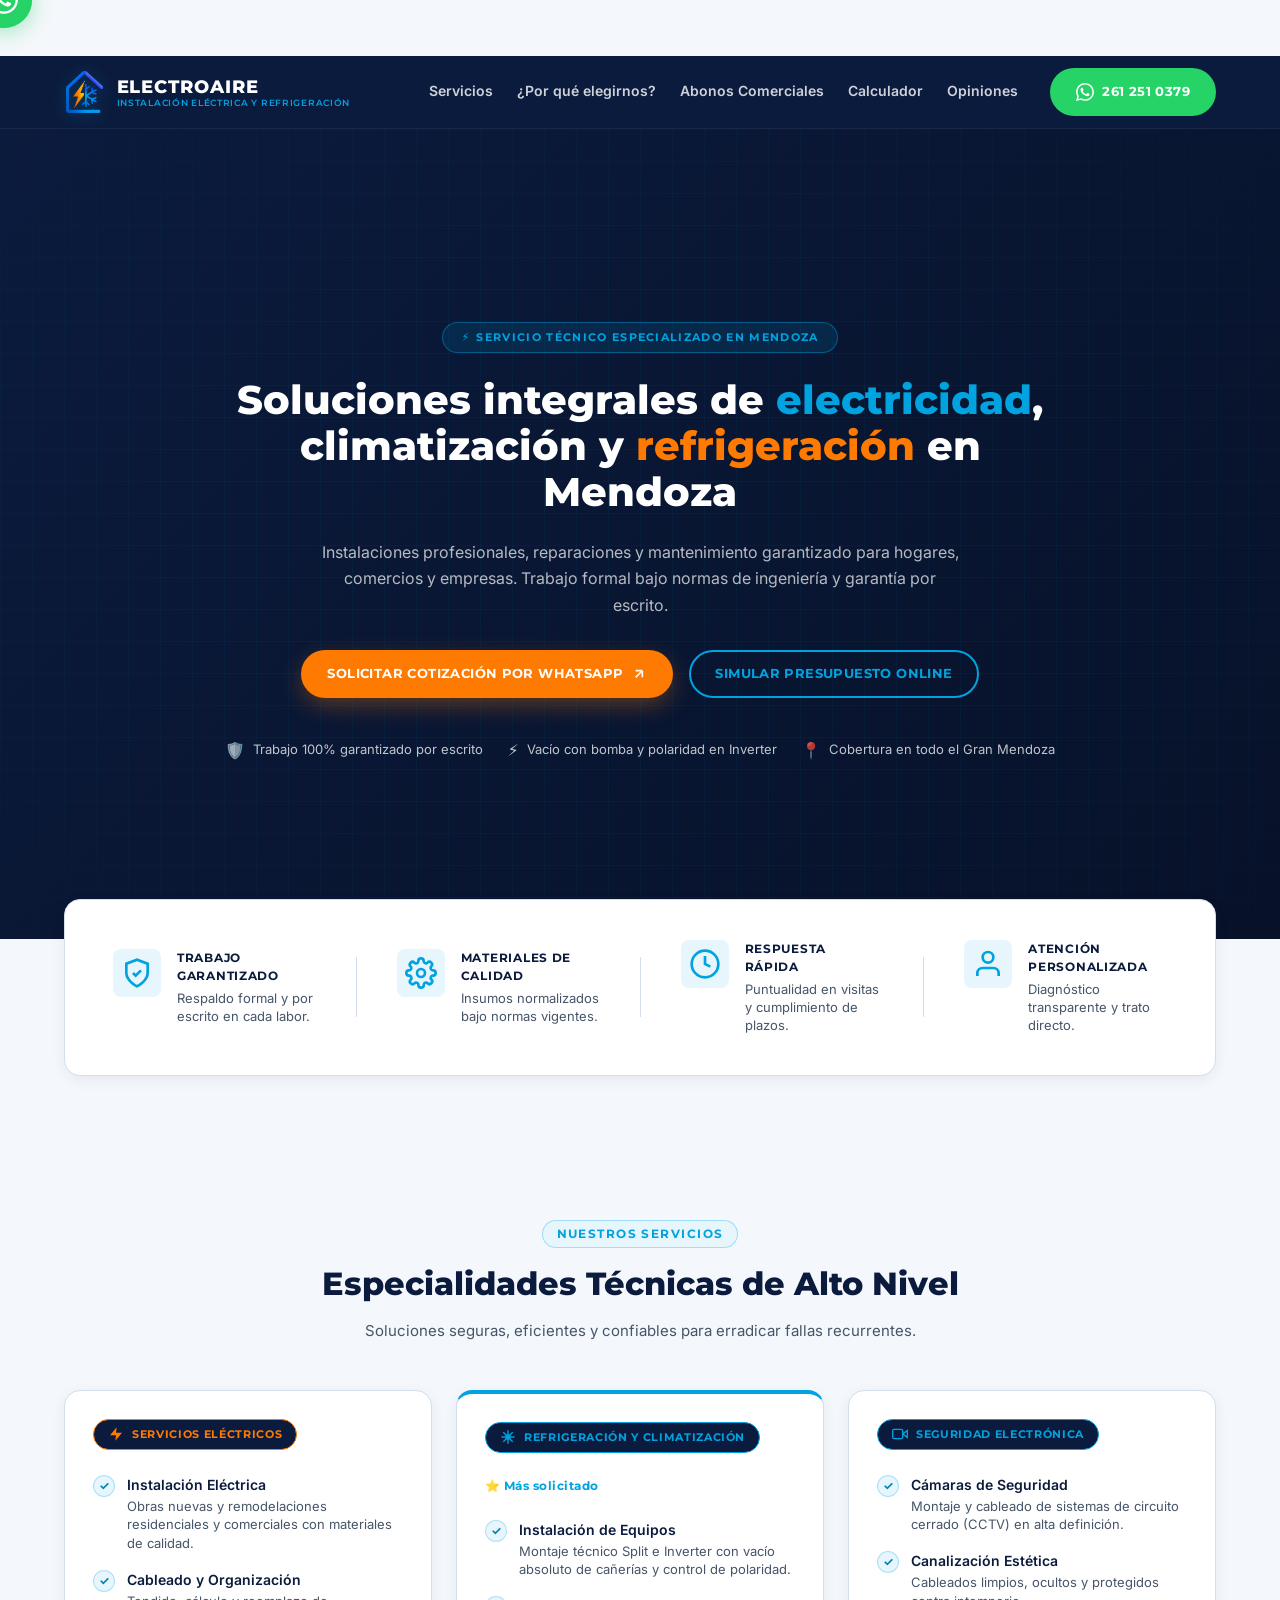
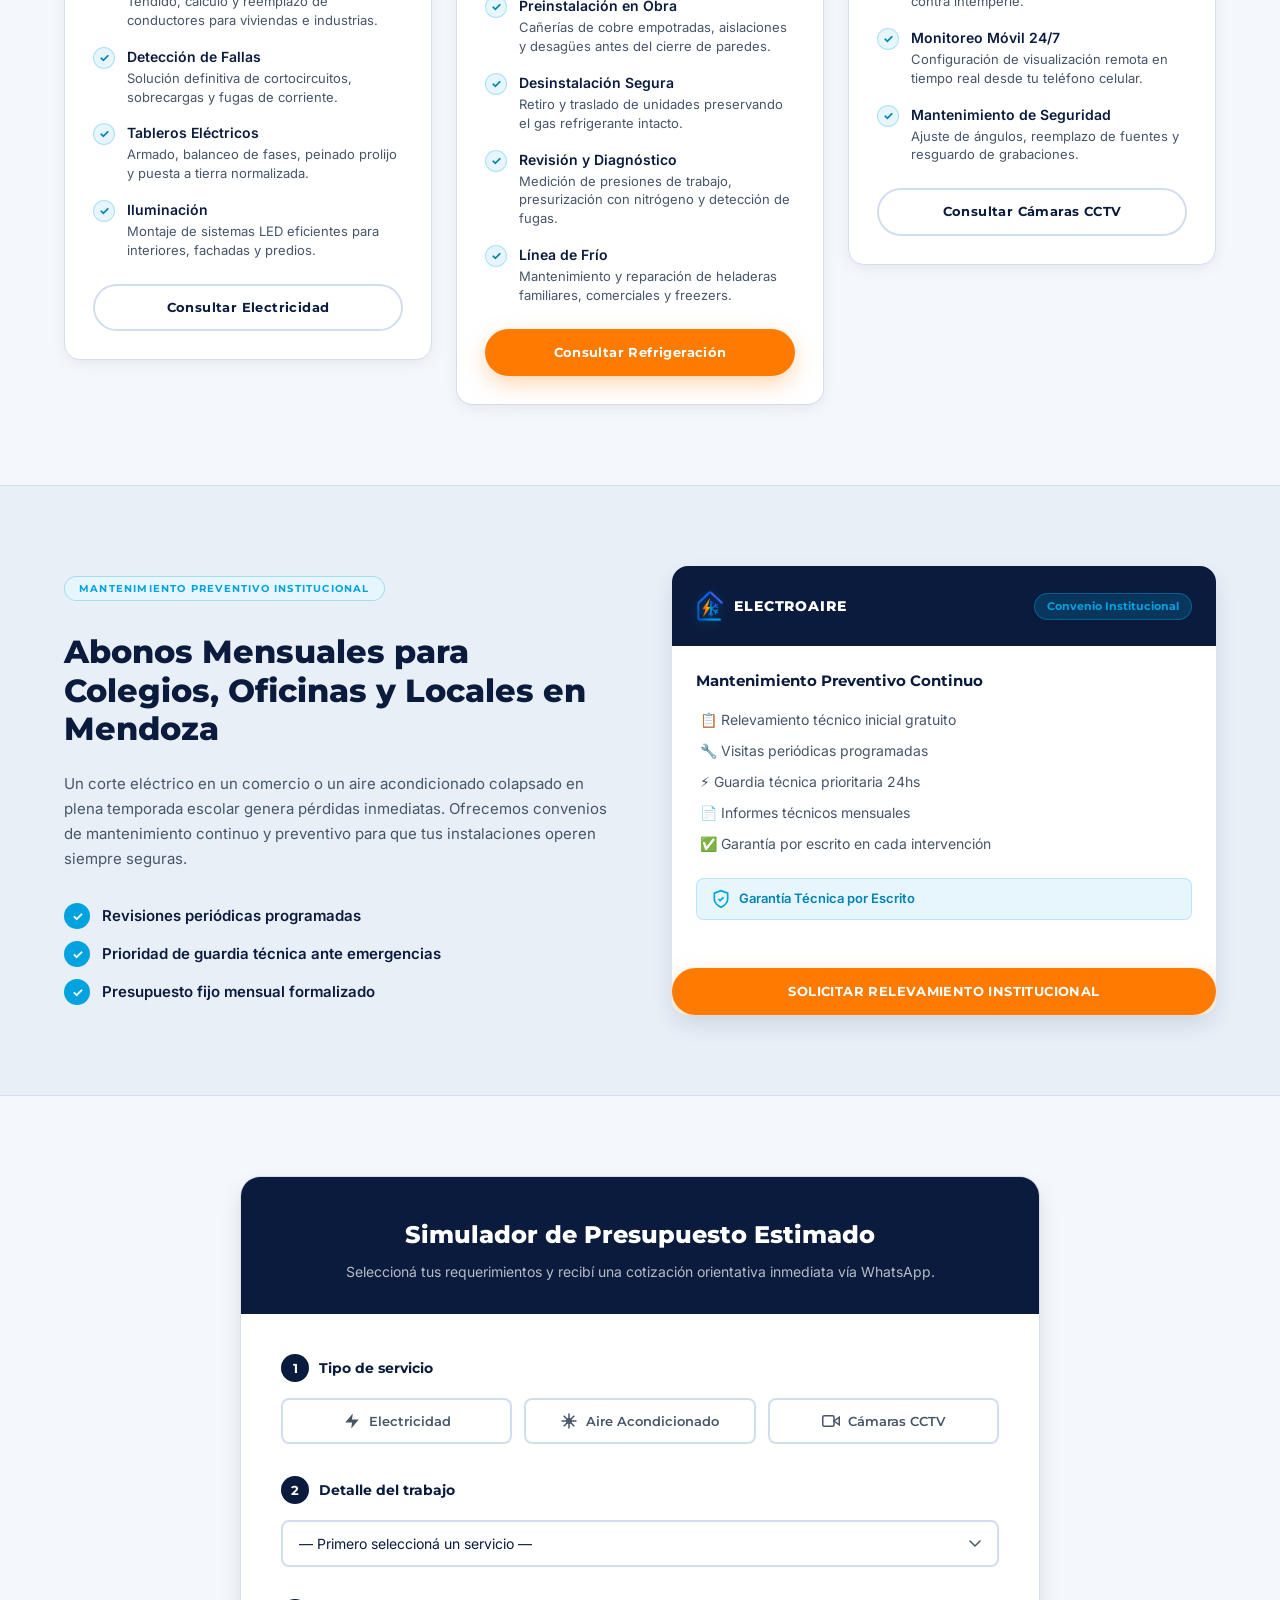
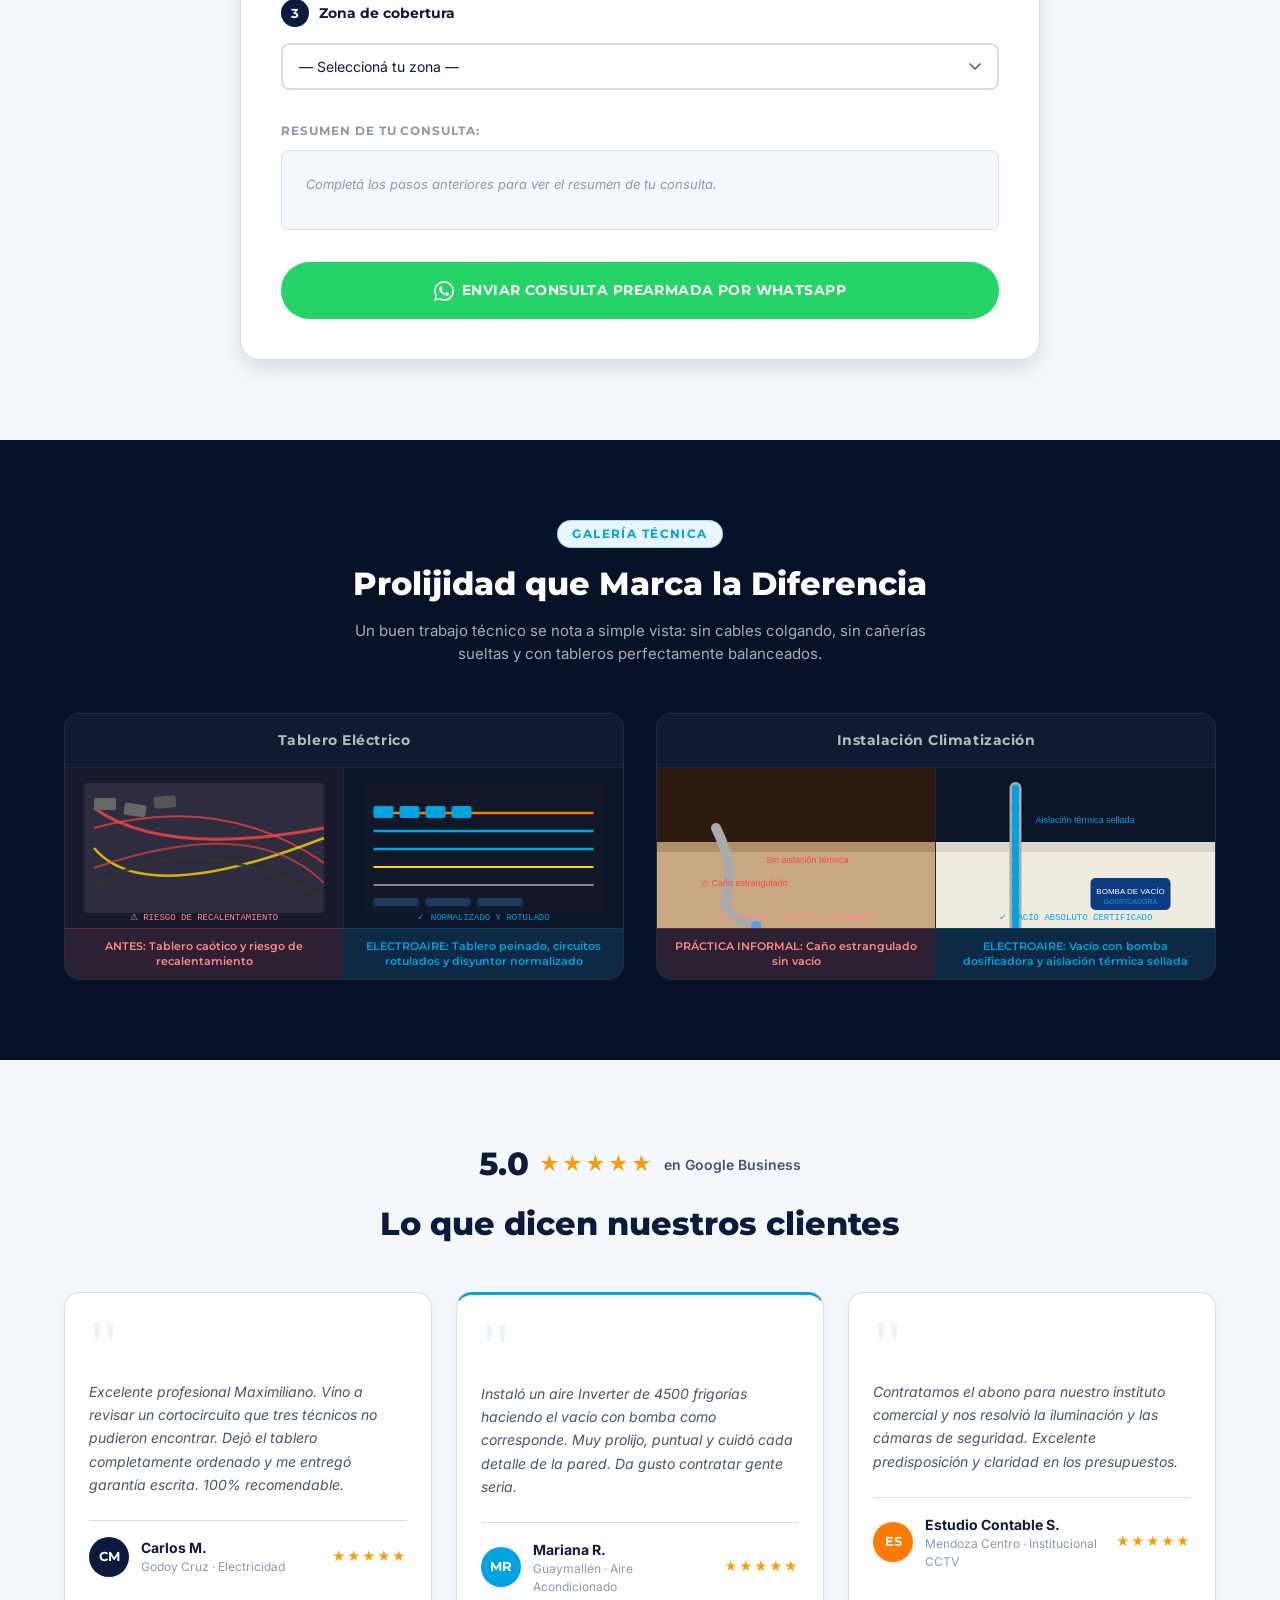
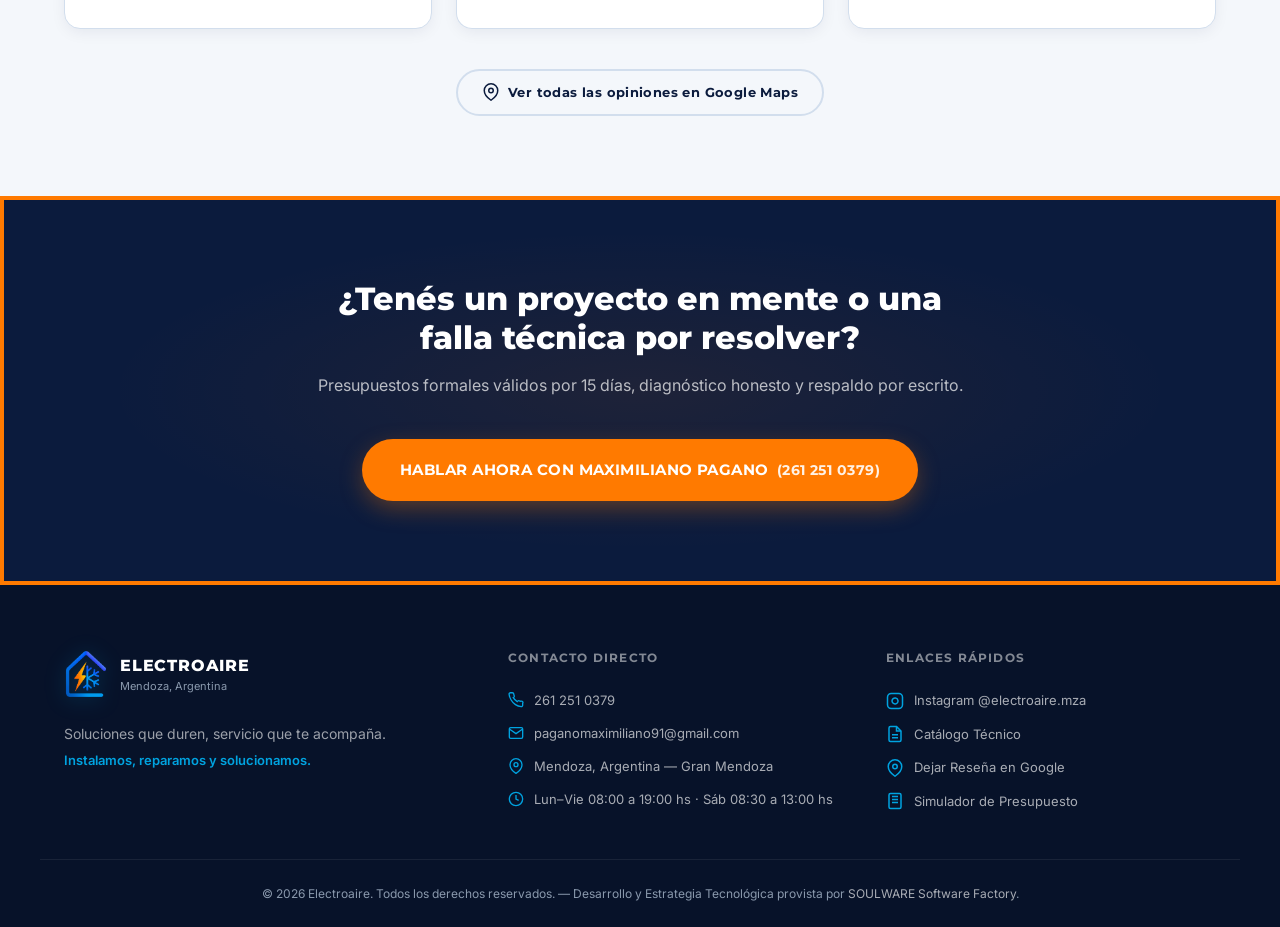
==== commit 46e9e3e1: "feat: incorporar logo oficial de la marca, favicons y estilos en cabecera, abonos y footer" ====
--- a/index.html
+++ b/index.html
@@ -9,6 +9,10 @@
   <meta property="og:title" content="Electroaire – Soluciones Eléctricas y de Climatización en Mendoza" />
   <meta property="og:description" content="Instalaciones profesionales, reparaciones y mantenimiento garantizado para hogares, comercios y empresas en el Gran Mendoza." />
   <meta property="og:type" content="website" />
+  <meta property="og:image" content="assets/logo.png" />
+  <link rel="icon" type="image/png" sizes="32x32" href="assets/favicon-32.png" />
+  <link rel="icon" type="image/png" sizes="64x64" href="assets/favicon.png" />
+  <link rel="apple-touch-icon" sizes="180x180" href="assets/apple-touch-icon.png" />
   <link rel="preconnect" href="https://fonts.googleapis.com" />
   <link rel="preconnect" href="https://fonts.gstatic.com" crossorigin />
   <link href="https://fonts.googleapis.com/css2?family=Montserrat:wght@400;600;700;800&family=Inter:wght@400;600&display=swap" rel="stylesheet" />
@@ -27,18 +31,7 @@
   <header class="header" id="header">
     <div class="container header__inner">
       <a href="#" class="header__logo" aria-label="Electroaire - Inicio">
-        <div class="logo-icon" aria-hidden="true">
-          <svg width="40" height="40" viewBox="0 0 40 40" fill="none">
-            <path d="M20 4L4 18v18h12V26h8v10h12V18L20 4z" fill="#0D3B82"/>
-            <path d="M20 4L4 18v18h12V26h4V4z" fill="#00A3E0" opacity="0.9"/>
-            <path d="M20 4l16 14v18H24V26h-4V4z" fill="#FF7A00" opacity="0.9"/>
-            <path d="M22 11l-4 8h3l-3 9 7-10h-3z" fill="white"/>
-            <line x1="12" y1="22" x2="18" y2="22" stroke="white" stroke-width="1.5" stroke-linecap="round"/>
-            <line x1="15" y1="19" x2="15" y2="25" stroke="white" stroke-width="1.5" stroke-linecap="round"/>
-            <line x1="13" y1="20" x2="17" y2="24" stroke="white" stroke-width="1" stroke-linecap="round"/>
-            <line x1="17" y1="20" x2="13" y2="24" stroke="white" stroke-width="1" stroke-linecap="round"/>
-          </svg>
-        </div>
+        <img src="assets/logo.png" alt="Electroaire Logo" class="brand-logo-img" width="42" height="48" />
         <div class="logo-text">
           <span class="logo-text__brand">ELECTROAIRE</span>
           <span class="logo-text__sub">INSTALACIÓN ELÉCTRICA Y REFRIGERACIÓN</span>
@@ -64,6 +57,10 @@
     </div>
 
     <div class="header__mobile-menu" id="mobile-menu" aria-hidden="true">
+      <div class="mobile-menu__brand">
+        <img src="assets/logo.png" alt="Logo Electroaire" width="34" height="38" />
+        <span class="logo-text__brand">ELECTROAIRE</span>
+      </div>
       <nav aria-label="Menú móvil">
         <a href="#servicios" class="header__mobile-link">Servicios</a>
         <a href="#por-que" class="header__mobile-link">¿Por qué elegirnos?</a>
@@ -302,12 +299,7 @@
             <div class="abonos__card">
               <div class="abonos__card-header">
                 <div class="abonos__card-logo">
-                  <svg width="28" height="28" viewBox="0 0 40 40" fill="none">
-                    <path d="M20 4L4 18v18h12V26h8v10h12V18L20 4z" fill="#0D3B82"/>
-                    <path d="M20 4L4 18v18h12V26h4V4z" fill="#00A3E0" opacity="0.9"/>
-                    <path d="M20 4l16 14v18H24V26h-4V4z" fill="#FF7A00" opacity="0.9"/>
-                    <path d="M22 11l-4 8h3l-3 9 7-10h-3z" fill="white"/>
-                  </svg>
+                  <img src="assets/logo.png" alt="Electroaire Logo" class="abonos__logo-img" width="28" height="32" />
                   <span>ELECTROAIRE</span>
                 </div>
                 <span class="abonos__card-badge">Convenio Institucional</span>
@@ -589,12 +581,7 @@
     <div class="container footer__grid">
       <div class="footer__col">
         <div class="footer__logo">
-          <svg width="36" height="36" viewBox="0 0 40 40" fill="none">
-            <path d="M20 4L4 18v18h12V26h8v10h12V18L20 4z" fill="#0D3B82"/>
-            <path d="M20 4L4 18v18h12V26h4V4z" fill="#00A3E0" opacity="0.9"/>
-            <path d="M20 4l16 14v18H24V26h-4V4z" fill="#FF7A00" opacity="0.9"/>
-            <path d="M22 11l-4 8h3l-3 9 7-10h-3z" fill="white"/>
-          </svg>
+          <img src="assets/logo.png" alt="Electroaire Logo" class="footer__logo-img" width="44" height="50" />
           <div>
             <span class="footer__brand">ELECTROAIRE</span>
             <span class="footer__brand-sub">Mendoza, Argentina</span>
--- a/style.css
+++ b/style.css
@@ -279,6 +279,21 @@
   align-items: center;
   gap: 12px;
   flex-shrink: 0;
+  text-decoration: none;
+}
+
+.brand-logo-img {
+  height: 46px;
+  width: auto;
+  object-fit: contain;
+  flex-shrink: 0;
+  filter: drop-shadow(0 2px 8px rgba(0, 163, 224, 0.35));
+  transition: transform var(--transition-fast), filter var(--transition-fast);
+}
+
+.header__logo:hover .brand-logo-img {
+  transform: scale(1.05);
+  filter: drop-shadow(0 4px 14px rgba(0, 163, 224, 0.55));
 }
 
 .logo-text {
@@ -373,7 +388,22 @@
 }
 .header__mobile-menu.open {
   display: block;
-  max-height: 400px;
+  max-height: 450px;
+}
+
+.mobile-menu__brand {
+  display: flex;
+  align-items: center;
+  gap: 10px;
+  padding: var(--sp-2) 0;
+  border-bottom: 1px solid rgba(255, 255, 255, 0.1);
+  margin-bottom: var(--sp-1);
+}
+
+.mobile-menu__brand img {
+  height: 32px;
+  width: auto;
+  object-fit: contain;
 }
 
 .header__mobile-link {
@@ -737,6 +767,14 @@
   font-weight: 800;
   font-size: 14px;
   letter-spacing: 0.06em;
+}
+
+.abonos__logo-img {
+  height: 32px;
+  width: auto;
+  object-fit: contain;
+  flex-shrink: 0;
+  filter: drop-shadow(0 2px 6px rgba(0, 163, 224, 0.3));
 }
 
 .abonos__card-badge {
@@ -1197,6 +1235,19 @@
   align-items: center;
   gap: 12px;
   margin-bottom: var(--sp-3);
+}
+
+.footer__logo-img {
+  height: 50px;
+  width: auto;
+  object-fit: contain;
+  flex-shrink: 0;
+  filter: drop-shadow(0 2px 10px rgba(0, 163, 224, 0.3));
+  transition: transform var(--transition-fast);
+}
+
+.footer__logo-img:hover {
+  transform: scale(1.05);
 }
 
 .footer__brand {
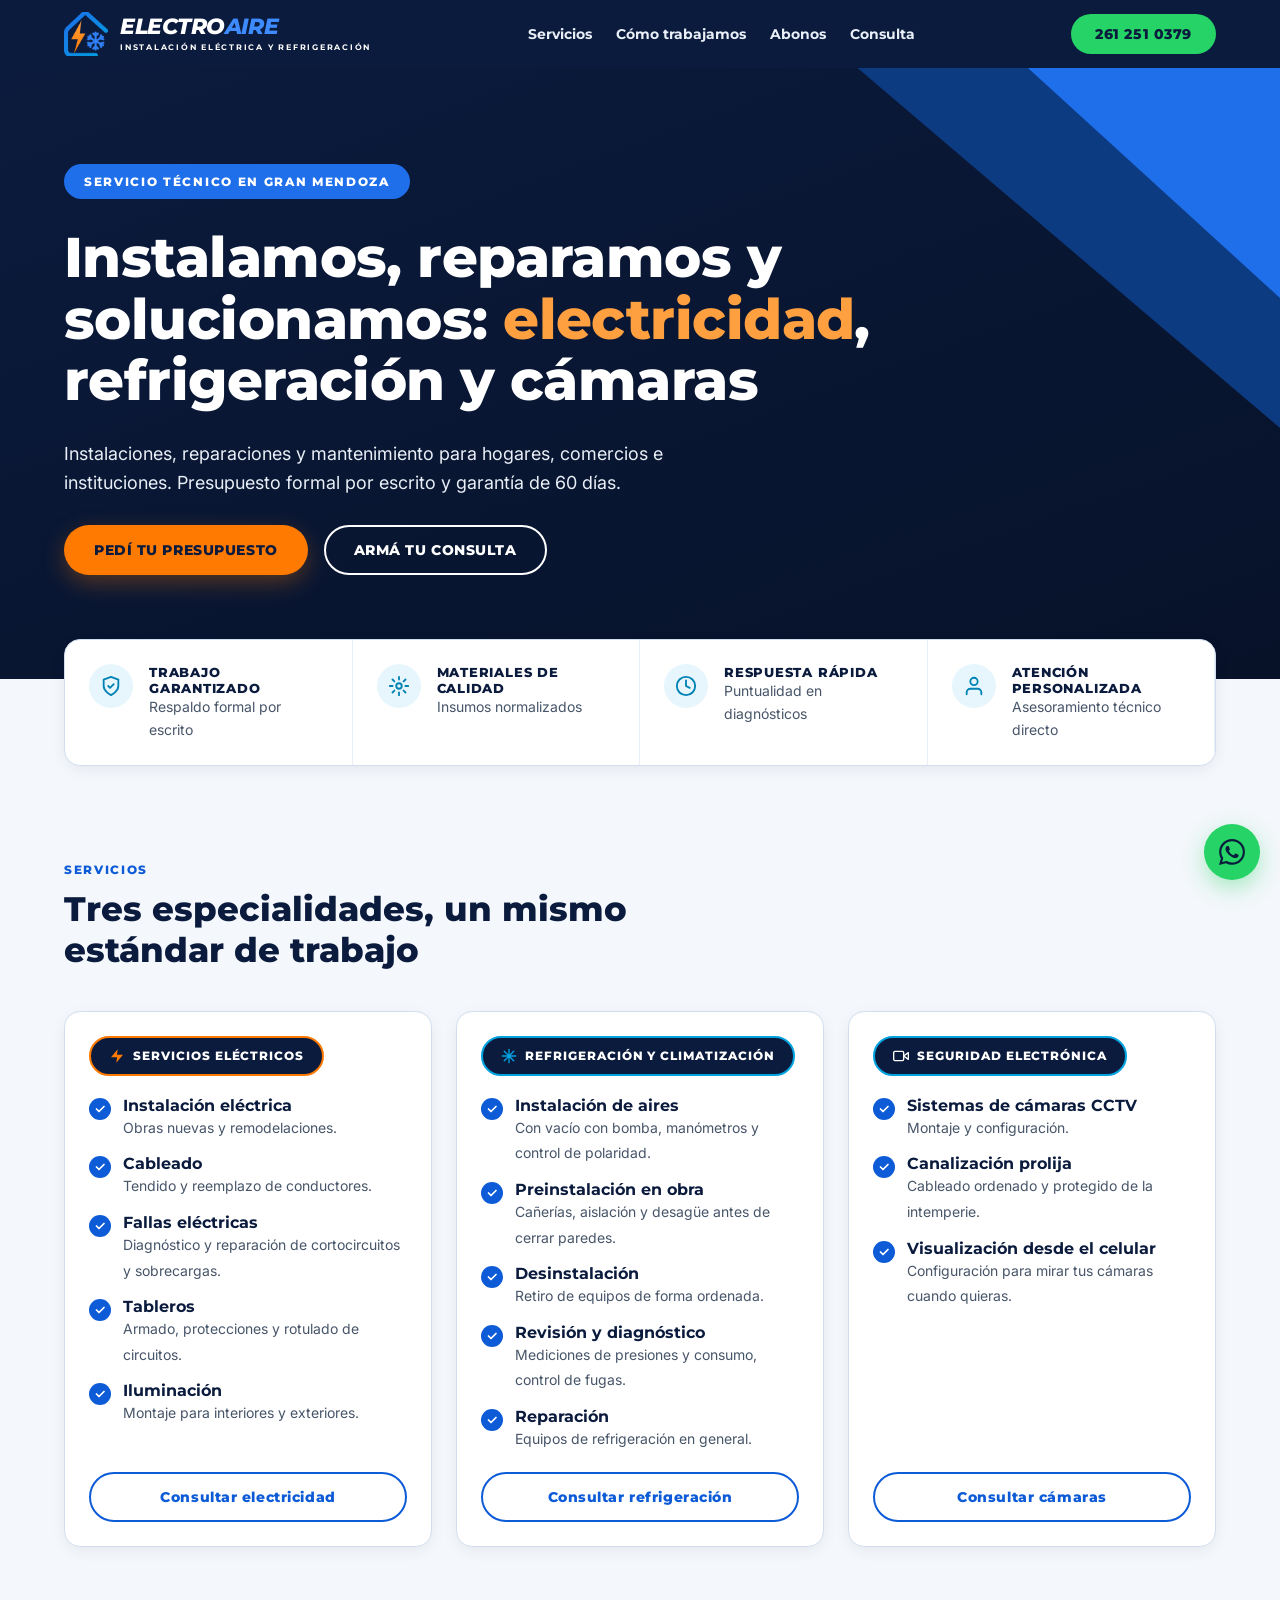
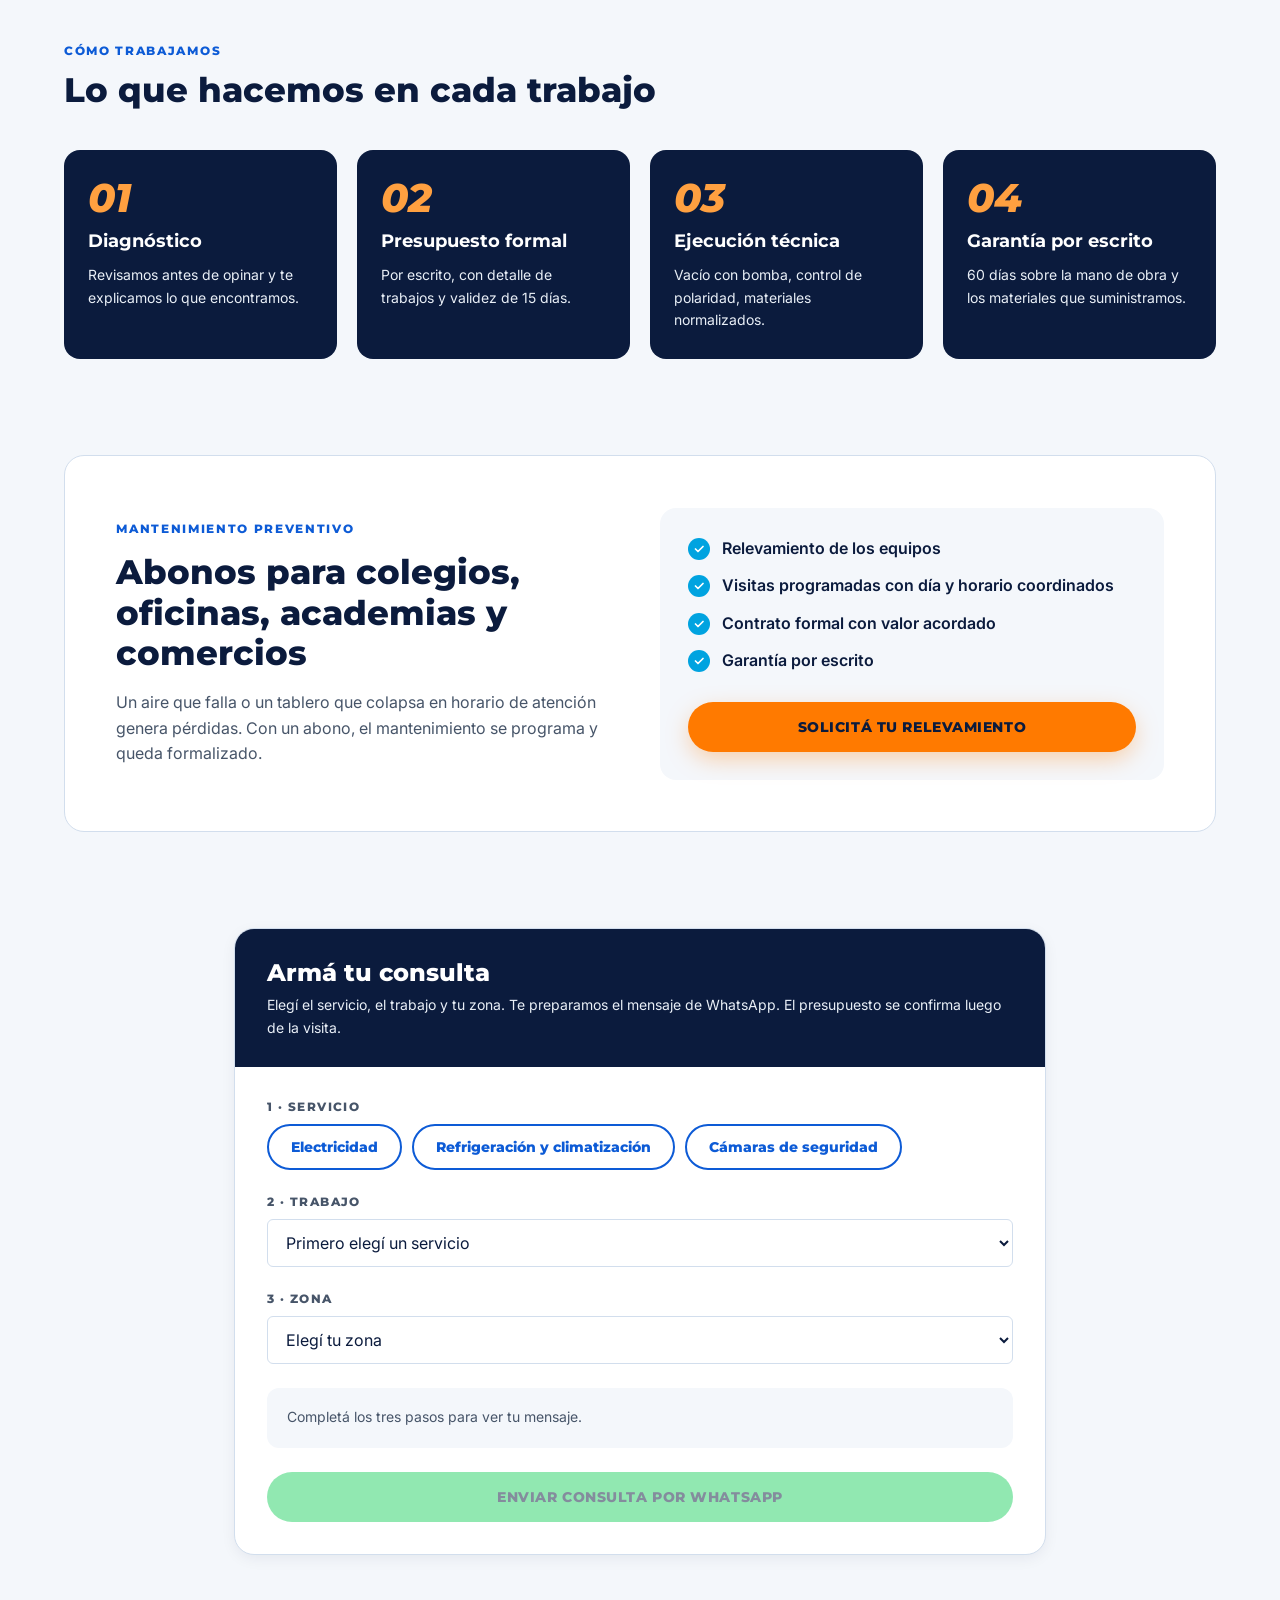
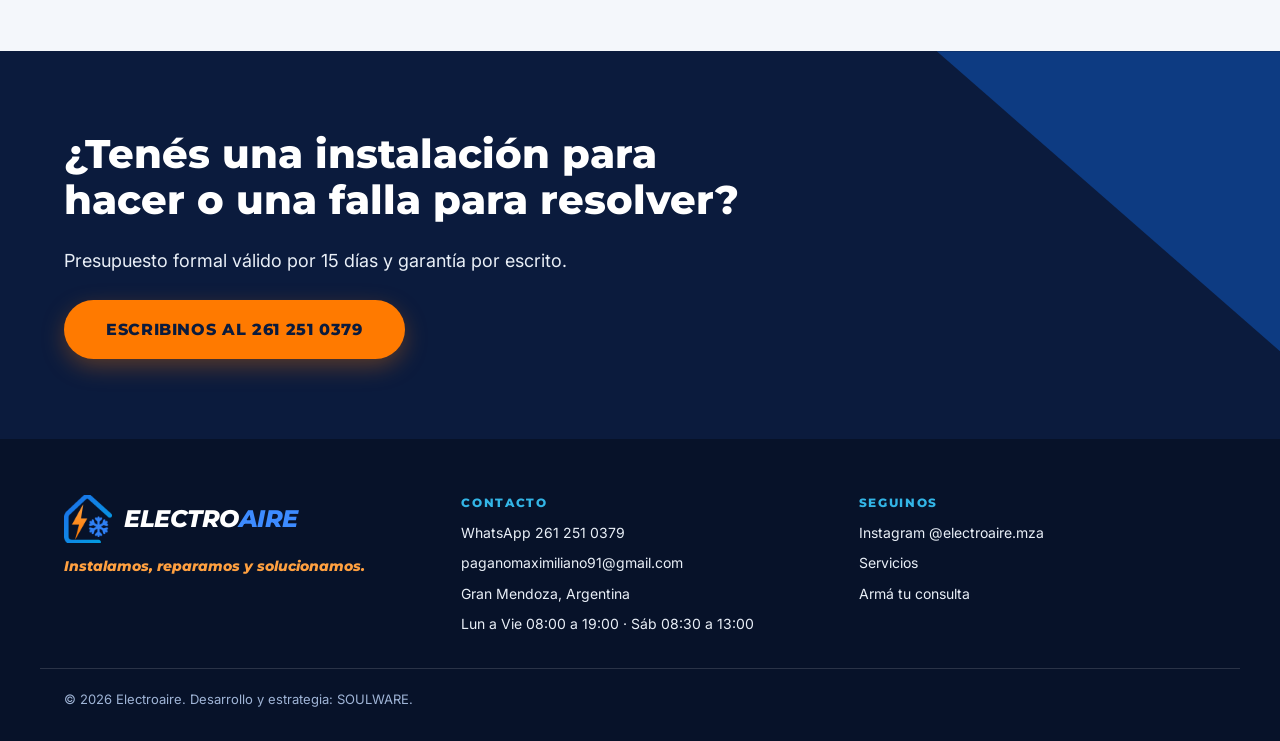
==== commit 5c02125c: "Landing v2 e identidad Electroaire v2" ====
--- a/index.html
+++ b/index.html
@@ -1,659 +1,146 @@
 <!DOCTYPE html>
 <html lang="es">
 <head>
-  <meta charset="UTF-8" />
-  <meta name="viewport" content="width=device-width, initial-scale=1.0" />
-  <title>Electroaire – Electricidad, Climatización y Refrigeración en Mendoza</title>
-  <meta name="description" content="Electroaire ofrece instalaciones eléctricas, climatización (Split e Inverter), refrigeración y cámaras CCTV en Mendoza. Trabajo garantizado por escrito. Contactá a Maximiliano Pagano: 261 251 0379." />
-  <meta name="keywords" content="electricista Mendoza, instalación aire acondicionado Mendoza, refrigeración Mendoza, CCTV Mendoza, tableros eléctricos Mendoza" />
-  <meta property="og:title" content="Electroaire – Soluciones Eléctricas y de Climatización en Mendoza" />
-  <meta property="og:description" content="Instalaciones profesionales, reparaciones y mantenimiento garantizado para hogares, comercios y empresas en el Gran Mendoza." />
-  <meta property="og:type" content="website" />
-  <meta property="og:image" content="assets/logo.png" />
-  <link rel="icon" type="image/png" sizes="32x32" href="assets/favicon-32.png" />
-  <link rel="icon" type="image/png" sizes="64x64" href="assets/favicon.png" />
-  <link rel="apple-touch-icon" sizes="180x180" href="assets/apple-touch-icon.png" />
-  <link rel="preconnect" href="https://fonts.googleapis.com" />
-  <link rel="preconnect" href="https://fonts.gstatic.com" crossorigin />
-  <link href="https://fonts.googleapis.com/css2?family=Montserrat:wght@400;600;700;800&family=Inter:wght@400;600&display=swap" rel="stylesheet" />
-  <link rel="stylesheet" href="style.css" />
+<meta charset="UTF-8">
+<meta name="viewport" content="width=device-width, initial-scale=1">
+<title>Electroaire | Electricidad, refrigeración y cámaras en Gran Mendoza</title>
+<meta name="description" content="Electroaire: instalación eléctrica, refrigeración y climatización, y cámaras de seguridad en Gran Mendoza. Presupuesto formal por escrito y garantía de 60 días. WhatsApp 261 251 0379.">
+<meta property="og:title" content="Electroaire | Instalamos, reparamos y solucionamos">
+<meta property="og:description" content="Electricidad, refrigeración y cámaras de seguridad en Gran Mendoza.">
+<meta property="og:type" content="website">
+<meta property="og:image" content="assets/logo.png">
+<link rel="icon" type="image/png" sizes="32x32" href="assets/favicon-32.png">
+<link rel="icon" type="image/png" sizes="64x64" href="assets/favicon.png">
+<link rel="apple-touch-icon" sizes="180x180" href="assets/apple-touch-icon.png">
+<link rel="preconnect" href="https://fonts.googleapis.com">
+<link rel="preconnect" href="https://fonts.gstatic.com" crossorigin>
+<link href="https://fonts.googleapis.com/css2?family=Montserrat:ital,wght@0,500;0,700;0,800;1,800&family=Inter:wght@400;600&display=swap" rel="stylesheet">
+<link rel="stylesheet" href="style.css">
 </head>
 <body>
 
-  <!-- FLOATING WHATSAPP BUTTON -->
-  <a href="https://wa.me/5492612510379?text=Hola%20Maximiliano%2C%20me%20gustar%C3%ADa%20solicitar%20un%20presupuesto."
-     class="wa-float" id="wa-float-btn" target="_blank" rel="noopener" aria-label="Consultá tu presupuesto por WhatsApp">
-    <svg width="28" height="28" viewBox="0 0 24 24" fill="currentColor"><path d="M17.472 14.382c-.297-.149-1.758-.867-2.03-.967-.273-.099-.471-.148-.67.15-.197.297-.767.966-.94 1.164-.173.199-.347.223-.644.075-.297-.15-1.255-.463-2.39-1.475-.883-.788-1.48-1.761-1.653-2.059-.173-.297-.018-.458.13-.606.134-.133.298-.347.446-.52.149-.174.198-.298.298-.497.099-.198.05-.371-.025-.52-.075-.149-.669-1.612-.916-2.207-.242-.579-.487-.5-.669-.51a12.8 12.8 0 0 0-.57-.01c-.198 0-.52.074-.792.372-.272.297-1.04 1.016-1.04 2.479 0 1.462 1.065 2.875 1.213 3.074.149.198 2.096 3.2 5.077 4.487.709.306 1.262.489 1.694.625.712.227 1.36.195 1.871.118.571-.085 1.758-.719 2.006-1.413.248-.694.248-1.289.173-1.413-.074-.124-.272-.198-.57-.347m-5.421 7.403h-.004a9.87 9.87 0 0 1-5.031-1.378l-.361-.214-3.741.982.998-3.648-.235-.374a9.86 9.86 0 0 1-1.51-5.26c.001-5.45 4.436-9.884 9.888-9.884 2.64 0 5.122 1.03 6.988 2.898a9.825 9.825 0 0 1 2.893 6.994c-.003 5.45-4.437 9.884-9.885 9.884m8.413-18.297A11.815 11.815 0 0 0 12.05 0C5.495 0 .16 5.335.157 11.892c0 2.096.547 4.142 1.588 5.945L.057 24l6.305-1.654a11.882 11.882 0 0 0 5.683 1.448h.005c6.554 0 11.89-5.335 11.893-11.893a11.821 11.821 0 0 0-3.48-8.413Z"/></svg>
-    <span class="wa-float__tooltip">Consultá tu presupuesto aquí</span>
-  </a>
+<a class="wa-float" href="https://wa.me/5492612510379?text=Hola%2C%20quisiera%20pedir%20un%20presupuesto." target="_blank" rel="noopener" aria-label="Escribinos por WhatsApp"><svg width="26" height="26" viewBox="0 0 24 24" fill="currentColor"><path d="M17.472 14.382c-.297-.149-1.758-.867-2.03-.967-.273-.099-.471-.148-.67.15-.197.297-.767.966-.94 1.164-.173.199-.347.223-.644.075-.297-.15-1.255-.463-2.39-1.475-.883-.788-1.48-1.761-1.653-2.059-.173-.297-.018-.458.13-.606.134-.133.298-.347.446-.52.149-.174.198-.298.298-.497.099-.198.05-.371-.025-.52-.075-.149-.669-1.612-.916-2.207-.242-.579-.487-.5-.669-.51a12.8 12.8 0 0 0-.57-.01c-.198 0-.52.074-.792.372-.272.297-1.04 1.016-1.04 2.479 0 1.462 1.065 2.875 1.213 3.074.149.198 2.096 3.2 5.077 4.487.709.306 1.262.489 1.694.625.712.227 1.36.195 1.871.118.571-.085 1.758-.719 2.006-1.413.248-.694.248-1.289.173-1.413-.074-.124-.272-.198-.57-.347m-5.421 7.403h-.004a9.87 9.87 0 0 1-5.031-1.378l-.361-.214-3.741.982.998-3.648-.235-.374a9.86 9.86 0 0 1-1.51-5.26c.001-5.45 4.436-9.884 9.888-9.884 2.64 0 5.122 1.03 6.988 2.898a9.825 9.825 0 0 1 2.893 6.994c-.003 5.45-4.437 9.884-9.885 9.884m8.413-18.297A11.815 11.815 0 0 0 12.05 0C5.495 0 .16 5.335.157 11.892c0 2.096.547 4.142 1.588 5.945L.057 24l6.305-1.654a11.882 11.882 0 0 0 5.683 1.448h.005c6.554 0 11.89-5.335 11.893-11.893a11.821 11.821 0 0 0-3.48-8.413Z"/></svg></a>
 
-  <!-- HEADER -->
-  <header class="header" id="header">
-    <div class="container header__inner">
-      <a href="#" class="header__logo" aria-label="Electroaire - Inicio">
-        <img src="assets/logo.png" alt="Electroaire Logo" class="brand-logo-img" width="42" height="48" />
-        <div class="logo-text">
-          <span class="logo-text__brand">ELECTROAIRE</span>
-          <span class="logo-text__sub">INSTALACIÓN ELÉCTRICA Y REFRIGERACIÓN</span>
-        </div>
-      </a>
+<header class="header">
+  <div class="container header__inner">
+    <a class="brand" href="#inicio" aria-label="Electroaire, inicio">
+      <img src="assets/logo.png" alt="" width="44" height="44">
+      <div><div class="brand__name">ELECTRO<span>AIRE</span></div><div class="brand__sub">INSTALACIÓN ELÉCTRICA Y REFRIGERACIÓN</div></div>
+    </a>
+    <nav class="nav" aria-label="Principal">
+      <a href="#servicios">Servicios</a><a href="#metodo">Cómo trabajamos</a><a href="#abonos">Abonos</a><a href="#simulador">Consulta</a>
+    </nav>
+    <a class="btn btn--wa header__cta" href="https://wa.me/5492612510379?text=Hola%2C%20quisiera%20pedir%20un%20presupuesto." target="_blank" rel="noopener">261 251 0379</a>
+  </div>
+</header>
 
-      <nav class="header__nav" aria-label="Navegación principal">
-        <a href="#servicios" class="header__nav-link">Servicios</a>
-        <a href="#por-que" class="header__nav-link">¿Por qué elegirnos?</a>
-        <a href="#abonos" class="header__nav-link">Abonos Comerciales</a>
-        <a href="#calculador" class="header__nav-link">Calculador</a>
-        <a href="#opiniones" class="header__nav-link">Opiniones</a>
-      </nav>
+<main>
+<section class="hero" id="inicio">
+  <div class="container hero__inner">
+    <div class="hero__badge">SERVICIO TÉCNICO EN GRAN MENDOZA</div>
+    <h1 class="hero__title">Instalamos, reparamos y solucionamos: <span>electricidad</span>, refrigeración y cámaras</h1>
+    <p class="hero__lead">Instalaciones, reparaciones y mantenimiento para hogares, comercios e instituciones. Presupuesto formal por escrito y garantía de 60 días.</p>
+    <div class="hero__actions">
+      <a class="btn btn--primary" href="https://wa.me/5492612510379?text=Hola%2C%20quisiera%20pedir%20un%20presupuesto." target="_blank" rel="noopener">PEDÍ TU PRESUPUESTO</a>
+      <a class="btn btn--ghost-light" href="#simulador">ARMÁ TU CONSULTA</a>
+    </div>
+  </div>
+</section>
 
-      <a href="https://wa.me/5492612510379" target="_blank" rel="noopener" class="btn btn--whatsapp header__cta" id="header-wa-btn">
-        <svg width="18" height="18" viewBox="0 0 24 24" fill="currentColor"><path d="M17.472 14.382c-.297-.149-1.758-.867-2.03-.967-.273-.099-.471-.148-.67.15-.197.297-.767.966-.94 1.164-.173.199-.347.223-.644.075-.297-.15-1.255-.463-2.39-1.475-.883-.788-1.48-1.761-1.653-2.059-.173-.297-.018-.458.13-.606.134-.133.298-.347.446-.52.149-.174.198-.298.298-.497.099-.198.05-.371-.025-.52-.075-.149-.669-1.612-.916-2.207-.242-.579-.487-.5-.669-.51a12.8 12.8 0 0 0-.57-.01c-.198 0-.52.074-.792.372-.272.297-1.04 1.016-1.04 2.479 0 1.462 1.065 2.875 1.213 3.074.149.198 2.096 3.2 5.077 4.487.709.306 1.262.489 1.694.625.712.227 1.36.195 1.871.118.571-.085 1.758-.719 2.006-1.413.248-.694.248-1.289.173-1.413-.074-.124-.272-.198-.57-.347m-5.421 7.403h-.004a9.87 9.87 0 0 1-5.031-1.378l-.361-.214-3.741.982.998-3.648-.235-.374a9.86 9.86 0 0 1-1.51-5.26c.001-5.45 4.436-9.884 9.888-9.884 2.64 0 5.122 1.03 6.988 2.898a9.825 9.825 0 0 1 2.893 6.994c-.003 5.45-4.437 9.884-9.885 9.884m8.413-18.297A11.815 11.815 0 0 0 12.05 0C5.495 0 .16 5.335.157 11.892c0 2.096.547 4.142 1.588 5.945L.057 24l6.305-1.654a11.882 11.882 0 0 0 5.683 1.448h.005c6.554 0 11.89-5.335 11.893-11.893a11.821 11.821 0 0 0-3.48-8.413Z"/></svg>
-        261 251 0379
-      </a>
+<section class="trust container" aria-label="Por qué elegirnos">
+  <div class="trust__card">
+    <div class="trust__item"><div class="trust__icon"><svg width="22" height="22" viewBox="0 0 24 24" fill="none" stroke="currentColor" stroke-width="2" stroke-linecap="round" stroke-linejoin="round"><path d="M12 22s8-4 8-10V5l-8-3-8 3v7c0 6 8 10 8 10z"/><path d="M9 12l2 2 4-4"/></svg></div><div><div class="trust__title">TRABAJO GARANTIZADO</div><div class="trust__desc">Respaldo formal por escrito</div></div></div>
+    <div class="trust__item"><div class="trust__icon"><svg width="22" height="22" viewBox="0 0 24 24" fill="none" stroke="currentColor" stroke-width="2" stroke-linecap="round" stroke-linejoin="round"><circle cx="12" cy="12" r="3"/><path d="M12 2v3M12 19v3M2 12h3M19 12h3M4.9 4.9l2.1 2.1M17 17l2.1 2.1M4.9 19.1L7 17M17 7l2.1-2.1"/></svg></div><div><div class="trust__title">MATERIALES DE CALIDAD</div><div class="trust__desc">Insumos normalizados</div></div></div>
+    <div class="trust__item"><div class="trust__icon"><svg width="22" height="22" viewBox="0 0 24 24" fill="none" stroke="currentColor" stroke-width="2" stroke-linecap="round" stroke-linejoin="round"><circle cx="12" cy="12" r="10"/><path d="M12 6v6l4 2"/></svg></div><div><div class="trust__title">RESPUESTA RÁPIDA</div><div class="trust__desc">Puntualidad en diagnósticos</div></div></div>
+    <div class="trust__item"><div class="trust__icon"><svg width="22" height="22" viewBox="0 0 24 24" fill="none" stroke="currentColor" stroke-width="2" stroke-linecap="round" stroke-linejoin="round"><path d="M20 21v-2a4 4 0 0 0-4-4H8a4 4 0 0 0-4 4v2"/><circle cx="12" cy="7" r="4"/></svg></div><div><div class="trust__title">ATENCIÓN PERSONALIZADA</div><div class="trust__desc">Asesoramiento técnico directo</div></div></div>
+  </div>
+</section>
 
-      <button class="header__hamburger" id="hamburger-btn" aria-label="Abrir menú" aria-expanded="false">
-        <span></span><span></span><span></span>
-      </button>
+<section class="section container" id="servicios">
+  <div class="section__head"><div class="tag">Servicios</div><h2 class="h2">Tres especialidades, un mismo estándar de trabajo</h2></div>
+  <div class="cards">
+<article class="card"><div class="pill pill--orange"><svg width="16" height="16" viewBox="0 0 24 24" fill="#FF7A00"><path d="M13 2L3 14h9l-1 8 10-12h-9z"/></svg>SERVICIOS ELÉCTRICOS</div><ul class="list"><li><span class="check "><svg width="12" height="12" viewBox="0 0 24 24" fill="none" stroke="currentColor" stroke-width="3.5" stroke-linecap="round" stroke-linejoin="round"><path d="M5 12l5 5L20 7"/></svg></span><div><strong>Instalación eléctrica</strong><span class="d">Obras nuevas y remodelaciones.</span></div></li><li><span class="check "><svg width="12" height="12" viewBox="0 0 24 24" fill="none" stroke="currentColor" stroke-width="3.5" stroke-linecap="round" stroke-linejoin="round"><path d="M5 12l5 5L20 7"/></svg></span><div><strong>Cableado</strong><span class="d">Tendido y reemplazo de conductores.</span></div></li><li><span class="check "><svg width="12" height="12" viewBox="0 0 24 24" fill="none" stroke="currentColor" stroke-width="3.5" stroke-linecap="round" stroke-linejoin="round"><path d="M5 12l5 5L20 7"/></svg></span><div><strong>Fallas eléctricas</strong><span class="d">Diagnóstico y reparación de cortocircuitos y sobrecargas.</span></div></li><li><span class="check "><svg width="12" height="12" viewBox="0 0 24 24" fill="none" stroke="currentColor" stroke-width="3.5" stroke-linecap="round" stroke-linejoin="round"><path d="M5 12l5 5L20 7"/></svg></span><div><strong>Tableros</strong><span class="d">Armado, protecciones y rotulado de circuitos.</span></div></li><li><span class="check "><svg width="12" height="12" viewBox="0 0 24 24" fill="none" stroke="currentColor" stroke-width="3.5" stroke-linecap="round" stroke-linejoin="round"><path d="M5 12l5 5L20 7"/></svg></span><div><strong>Iluminación</strong><span class="d">Montaje para interiores y exteriores.</span></div></li></ul><a class="btn btn--ghost btn--full" href="https://wa.me/5492612510379?text=Hola%2C%20quiero%20consultar%20por%20servicios%20el%C3%A9ctricos." target="_blank" rel="noopener">Consultar electricidad</a></article>
+<article class="card"><div class="pill "><svg width="16" height="16" viewBox="0 0 24 24" fill="none" stroke="#00A3E0" stroke-width="2" stroke-linecap="round"><path d="M12 2v20M2 12h20M4.9 4.9l14.2 14.2M19.1 4.9L4.9 19.1"/></svg>REFRIGERACIÓN Y CLIMATIZACIÓN</div><ul class="list"><li><span class="check "><svg width="12" height="12" viewBox="0 0 24 24" fill="none" stroke="currentColor" stroke-width="3.5" stroke-linecap="round" stroke-linejoin="round"><path d="M5 12l5 5L20 7"/></svg></span><div><strong>Instalación de aires</strong><span class="d">Con vacío con bomba, manómetros y control de polaridad.</span></div></li><li><span class="check "><svg width="12" height="12" viewBox="0 0 24 24" fill="none" stroke="currentColor" stroke-width="3.5" stroke-linecap="round" stroke-linejoin="round"><path d="M5 12l5 5L20 7"/></svg></span><div><strong>Preinstalación en obra</strong><span class="d">Cañerías, aislación y desagüe antes de cerrar paredes.</span></div></li><li><span class="check "><svg width="12" height="12" viewBox="0 0 24 24" fill="none" stroke="currentColor" stroke-width="3.5" stroke-linecap="round" stroke-linejoin="round"><path d="M5 12l5 5L20 7"/></svg></span><div><strong>Desinstalación</strong><span class="d">Retiro de equipos de forma ordenada.</span></div></li><li><span class="check "><svg width="12" height="12" viewBox="0 0 24 24" fill="none" stroke="currentColor" stroke-width="3.5" stroke-linecap="round" stroke-linejoin="round"><path d="M5 12l5 5L20 7"/></svg></span><div><strong>Revisión y diagnóstico</strong><span class="d">Mediciones de presiones y consumo, control de fugas.</span></div></li><li><span class="check "><svg width="12" height="12" viewBox="0 0 24 24" fill="none" stroke="currentColor" stroke-width="3.5" stroke-linecap="round" stroke-linejoin="round"><path d="M5 12l5 5L20 7"/></svg></span><div><strong>Reparación</strong><span class="d">Equipos de refrigeración en general.</span></div></li></ul><a class="btn btn--ghost btn--full" href="https://wa.me/5492612510379?text=Hola%2C%20quiero%20consultar%20por%20refrigeraci%C3%B3n%20y%20climatizaci%C3%B3n." target="_blank" rel="noopener">Consultar refrigeración</a></article>
+<article class="card"><div class="pill "><svg width="16" height="16" viewBox="0 0 24 24" fill="none" stroke="#fff" stroke-width="2" stroke-linecap="round" stroke-linejoin="round"><path d="M23 7l-7 5 7 5V7z"/><rect x="1" y="5" width="15" height="14" rx="2"/></svg>SEGURIDAD ELECTRÓNICA</div><ul class="list"><li><span class="check "><svg width="12" height="12" viewBox="0 0 24 24" fill="none" stroke="currentColor" stroke-width="3.5" stroke-linecap="round" stroke-linejoin="round"><path d="M5 12l5 5L20 7"/></svg></span><div><strong>Sistemas de cámaras CCTV</strong><span class="d">Montaje y configuración.</span></div></li><li><span class="check "><svg width="12" height="12" viewBox="0 0 24 24" fill="none" stroke="currentColor" stroke-width="3.5" stroke-linecap="round" stroke-linejoin="round"><path d="M5 12l5 5L20 7"/></svg></span><div><strong>Canalización prolija</strong><span class="d">Cableado ordenado y protegido de la intemperie.</span></div></li><li><span class="check "><svg width="12" height="12" viewBox="0 0 24 24" fill="none" stroke="currentColor" stroke-width="3.5" stroke-linecap="round" stroke-linejoin="round"><path d="M5 12l5 5L20 7"/></svg></span><div><strong>Visualización desde el celular</strong><span class="d">Configuración para mirar tus cámaras cuando quieras.</span></div></li></ul><a class="btn btn--ghost btn--full" href="https://wa.me/5492612510379?text=Hola%2C%20quiero%20consultar%20por%20c%C3%A1maras%20de%20seguridad." target="_blank" rel="noopener">Consultar cámaras</a></article>
+  </div>
+</section>
+
+<section class="section container" id="metodo">
+  <div class="section__head"><div class="tag">Cómo trabajamos</div><h2 class="h2">Lo que hacemos en cada trabajo</h2></div>
+  <div class="steps">
+    <div class="step"><div class="step__n">01</div><div class="step__t">Diagnóstico</div><div class="step__d">Revisamos antes de opinar y te explicamos lo que encontramos.</div></div>
+    <div class="step"><div class="step__n">02</div><div class="step__t">Presupuesto formal</div><div class="step__d">Por escrito, con detalle de trabajos y validez de 15 días.</div></div>
+    <div class="step"><div class="step__n">03</div><div class="step__t">Ejecución técnica</div><div class="step__d">Vacío con bomba, control de polaridad, materiales normalizados.</div></div>
+    <div class="step"><div class="step__n">04</div><div class="step__t">Garantía por escrito</div><div class="step__d">60 días sobre la mano de obra y los materiales que suministramos.</div></div>
+  </div>
+</section>
+
+<section class="section container" id="abonos">
+  <div class="abonos__box">
+    <div class="abonos__txt">
+      <div class="tag">Mantenimiento preventivo</div>
+      <h2 class="h2">Abonos para colegios, oficinas, academias y comercios</h2>
+      <p>Un aire que falla o un tablero que colapsa en horario de atención genera pérdidas. Con un abono, el mantenimiento se programa y queda formalizado.</p>
     </div>
+    <div class="abonos__side">
+      <ul>
+        <li><span class="check check--cyan"><svg width="12" height="12" viewBox="0 0 24 24" fill="none" stroke="currentColor" stroke-width="3.5" stroke-linecap="round" stroke-linejoin="round"><path d="M5 12l5 5L20 7"/></svg></span><span>Relevamiento de los equipos</span></li>
+        <li><span class="check check--cyan"><svg width="12" height="12" viewBox="0 0 24 24" fill="none" stroke="currentColor" stroke-width="3.5" stroke-linecap="round" stroke-linejoin="round"><path d="M5 12l5 5L20 7"/></svg></span><span>Visitas programadas con día y horario coordinados</span></li>
+        <li><span class="check check--cyan"><svg width="12" height="12" viewBox="0 0 24 24" fill="none" stroke="currentColor" stroke-width="3.5" stroke-linecap="round" stroke-linejoin="round"><path d="M5 12l5 5L20 7"/></svg></span><span>Contrato formal con valor acordado</span></li>
+        <li><span class="check check--cyan"><svg width="12" height="12" viewBox="0 0 24 24" fill="none" stroke="currentColor" stroke-width="3.5" stroke-linecap="round" stroke-linejoin="round"><path d="M5 12l5 5L20 7"/></svg></span><span>Garantía por escrito</span></li>
+      </ul>
+      <a class="btn btn--primary btn--full" href="https://wa.me/5492612510379?text=Hola%2C%20me%20interesa%20un%20abono%20de%20mantenimiento%20preventivo%20para%20mi%20instituci%C3%B3n%20o%20local." target="_blank" rel="noopener">SOLICITÁ TU RELEVAMIENTO</a>
+    </div>
+  </div>
+</section>
 
-    <div class="header__mobile-menu" id="mobile-menu" aria-hidden="true">
-      <div class="mobile-menu__brand">
-        <img src="assets/logo.png" alt="Logo Electroaire" width="34" height="38" />
-        <span class="logo-text__brand">ELECTROAIRE</span>
-      </div>
-      <nav aria-label="Menú móvil">
-        <a href="#servicios" class="header__mobile-link">Servicios</a>
-        <a href="#por-que" class="header__mobile-link">¿Por qué elegirnos?</a>
-        <a href="#abonos" class="header__mobile-link">Abonos Comerciales</a>
-        <a href="#calculador" class="header__mobile-link">Calculador</a>
-        <a href="#opiniones" class="header__mobile-link">Opiniones</a>
-        <a href="https://wa.me/5492612510379" target="_blank" rel="noopener" class="btn btn--whatsapp" style="margin:16px 0;">
-          <svg width="18" height="18" viewBox="0 0 24 24" fill="currentColor"><path d="M17.472 14.382c-.297-.149-1.758-.867-2.03-.967-.273-.099-.471-.148-.67.15-.197.297-.767.966-.94 1.164-.173.199-.347.223-.644.075-.297-.15-1.255-.463-2.39-1.475-.883-.788-1.48-1.761-1.653-2.059-.173-.297-.018-.458.13-.606.134-.133.298-.347.446-.52.149-.174.198-.298.298-.497.099-.198.05-.371-.025-.52-.075-.149-.669-1.612-.916-2.207-.242-.579-.487-.5-.669-.51a12.8 12.8 0 0 0-.57-.01c-.198 0-.52.074-.792.372-.272.297-1.04 1.016-1.04 2.479 0 1.462 1.065 2.875 1.213 3.074.149.198 2.096 3.2 5.077 4.487.709.306 1.262.489 1.694.625.712.227 1.36.195 1.871.118.571-.085 1.758-.719 2.006-1.413.248-.694.248-1.289.173-1.413-.074-.124-.272-.198-.57-.347m-5.421 7.403h-.004a9.87 9.87 0 0 1-5.031-1.378l-.361-.214-3.741.982.998-3.648-.235-.374a9.86 9.86 0 0 1-1.51-5.26c.001-5.45 4.436-9.884 9.888-9.884 2.64 0 5.122 1.03 6.988 2.898a9.825 9.825 0 0 1 2.893 6.994c-.003 5.45-4.437 9.884-9.885 9.884m8.413-18.297A11.815 11.815 0 0 0 12.05 0C5.495 0 .16 5.335.157 11.892c0 2.096.547 4.142 1.588 5.945L.057 24l6.305-1.654a11.882 11.882 0 0 0 5.683 1.448h.005c6.554 0 11.89-5.335 11.893-11.893a11.821 11.821 0 0 0-3.48-8.413Z"/></svg>
-          261 251 0379
-        </a>
-      </nav>
+<section class="sim" id="simulador">
+  <div class="sim__card">
+    <div class="sim__head"><h2>Armá tu consulta</h2><p>Elegí el servicio, el trabajo y tu zona. Te preparamos el mensaje de WhatsApp. El presupuesto se confirma luego de la visita.</p></div>
+    <div class="sim__body">
+      <div><div class="sim__label">1 · SERVICIO</div>
+        <div class="sim__opts" role="group" aria-label="Servicio">
+          <button class="sim__btn" data-service="Electricidad" aria-pressed="false">Electricidad</button>
+          <button class="sim__btn" data-service="Refrigeración y climatización" aria-pressed="false">Refrigeración y climatización</button>
+          <button class="sim__btn" data-service="Cámaras de seguridad" aria-pressed="false">Cámaras de seguridad</button>
+        </div></div>
+      <div><div class="sim__label">2 · TRABAJO</div>
+        <select class="sim__select" id="sim-detalle" aria-label="Trabajo"><option value="">Primero elegí un servicio</option></select></div>
+      <div><div class="sim__label">3 · ZONA</div>
+        <select class="sim__select" id="sim-zona" aria-label="Zona"><option value="">Elegí tu zona</option><option>Capital</option><option>Godoy Cruz</option><option>Guaymallén</option><option>Las Heras</option><option>Maipú</option><option>Luján de Cuyo</option></select></div>
+      <div class="sim__preview" id="sim-preview" aria-live="polite">Completá los tres pasos para ver tu mensaje.</div>
+      <a class="btn btn--wa btn--full sim__send" id="sim-send" href="#simulador" aria-disabled="true" target="_blank" rel="noopener">ENVIAR CONSULTA POR WHATSAPP</a>
     </div>
-  </header>
+  </div>
+</section>
 
-  <main>
-    <!-- HERO -->
-    <section class="hero" id="inicio" aria-labelledby="hero-heading">
-      <div class="hero__grid-bg" aria-hidden="true"></div>
-      <div class="container hero__inner">
-        <div class="hero__badge">
-          <span>⚡</span> SERVICIO TÉCNICO ESPECIALIZADO EN MENDOZA
-        </div>
-        <h1 class="hero__title" id="hero-heading">
-          Soluciones integrales de <span class="text--cyan">electricidad</span>, climatización y <span class="text--orange">refrigeración</span> en Mendoza
-        </h1>
-        <p class="hero__subtitle">
-          Instalaciones profesionales, reparaciones y mantenimiento garantizado para hogares, comercios y empresas. Trabajo formal bajo normas de ingeniería y garantía por escrito.
-        </p>
-        <div class="hero__actions">
-          <a href="https://wa.me/5492612510379?text=Hola%20Maximiliano%2C%20quisiera%20solicitar%20una%20cotizaci%C3%B3n."
-             target="_blank" rel="noopener" class="btn btn--primary" id="hero-cta-primary">
-            SOLICITAR COTIZACIÓN POR WHATSAPP
-            <svg width="16" height="16" viewBox="0 0 24 24" fill="none" stroke="currentColor" stroke-width="2.5"><path d="M7 17L17 7M17 7H7M17 7v10"/></svg>
-          </a>
-          <a href="#calculador" class="btn btn--ghost" id="hero-cta-secondary">
-            SIMULAR PRESUPUESTO ONLINE
-          </a>
-        </div>
-        <div class="hero__trust-badges">
-          <div class="trust-badge">
-            <span class="trust-badge__icon">🛡️</span>
-            <span>Trabajo 100% garantizado por escrito</span>
-          </div>
-          <div class="trust-badge">
-            <span class="trust-badge__icon">⚡</span>
-            <span>Vacío con bomba y polaridad en Inverter</span>
-          </div>
-          <div class="trust-badge">
-            <span class="trust-badge__icon">📍</span>
-            <span>Cobertura en todo el Gran Mendoza</span>
-          </div>
-        </div>
-      </div>
-    </section>
+<section class="cta">
+  <div class="container cta__inner">
+    <h2>¿Tenés una instalación para hacer o una falla para resolver?</h2>
+    <p>Presupuesto formal válido por 15 días y garantía por escrito.</p>
+    <a class="btn btn--primary" href="https://wa.me/5492612510379?text=Hola%2C%20quisiera%20pedir%20un%20presupuesto." target="_blank" rel="noopener">ESCRIBINOS AL 261 251 0379</a>
+  </div>
+</section>
+</main>
 
-    <!-- TRUST BAR -->
-    <section class="trust-bar section" id="por-que" aria-labelledby="trust-bar-heading">
-      <div class="container">
-        <h2 class="sr-only" id="trust-bar-heading">Atributos clave de Electroaire</h2>
-        <div class="trust-bar__card">
-          <div class="trust-bar__item">
-            <div class="trust-bar__icon-wrap" aria-hidden="true">
-              <svg width="32" height="32" viewBox="0 0 24 24" fill="none" stroke="#00A3E0" stroke-width="2"><path d="M12 22s8-4 8-10V5l-8-3-8 3v7c0 6 8 10 8 10z"/><path d="M9 12l2 2 4-4"/></svg>
-            </div>
-            <div>
-              <h3 class="trust-bar__title">TRABAJO GARANTIZADO</h3>
-              <p class="trust-bar__desc">Respaldo formal y por escrito en cada labor.</p>
-            </div>
-          </div>
-          <div class="trust-bar__divider" aria-hidden="true"></div>
-          <div class="trust-bar__item">
-            <div class="trust-bar__icon-wrap" aria-hidden="true">
-              <svg width="32" height="32" viewBox="0 0 24 24" fill="none" stroke="#00A3E0" stroke-width="2"><circle cx="12" cy="12" r="3"/><path d="M19.4 15a1.65 1.65 0 0 0 .33 1.82l.06.06a2 2 0 0 1-2.83 2.83l-.06-.06a1.65 1.65 0 0 0-1.82-.33 1.65 1.65 0 0 0-1 1.51V21a2 2 0 0 1-4 0v-.09A1.65 1.65 0 0 0 9 19.4a1.65 1.65 0 0 0-1.82.33l-.06.06a2 2 0 0 1-2.83-2.83l.06-.06A1.65 1.65 0 0 0 4.68 15a1.65 1.65 0 0 0-1.51-1H3a2 2 0 0 1 0-4h.09A1.65 1.65 0 0 0 4.6 9a1.65 1.65 0 0 0-.33-1.82l-.06-.06a2 2 0 0 1 2.83-2.83l.06.06A1.65 1.65 0 0 0 9 4.68a1.65 1.65 0 0 0 1-1.51V3a2 2 0 0 1 4 0v.09a1.65 1.65 0 0 0 1 1.51 1.65 1.65 0 0 0 1.82-.33l.06-.06a2 2 0 0 1 2.83 2.83l-.06.06A1.65 1.65 0 0 0 19.4 9a1.65 1.65 0 0 0 1.51 1H21a2 2 0 0 1 0 4h-.09a1.65 1.65 0 0 0-1.51 1z"/></svg>
-            </div>
-            <div>
-              <h3 class="trust-bar__title">MATERIALES DE CALIDAD</h3>
-              <p class="trust-bar__desc">Insumos normalizados bajo normas vigentes.</p>
-            </div>
-          </div>
-          <div class="trust-bar__divider" aria-hidden="true"></div>
-          <div class="trust-bar__item">
-            <div class="trust-bar__icon-wrap" aria-hidden="true">
-              <svg width="32" height="32" viewBox="0 0 24 24" fill="none" stroke="#00A3E0" stroke-width="2"><circle cx="12" cy="12" r="10"/><polyline points="12 6 12 12 16 14"/></svg>
-            </div>
-            <div>
-              <h3 class="trust-bar__title">RESPUESTA RÁPIDA</h3>
-              <p class="trust-bar__desc">Puntualidad en visitas y cumplimiento de plazos.</p>
-            </div>
-          </div>
-          <div class="trust-bar__divider" aria-hidden="true"></div>
-          <div class="trust-bar__item">
-            <div class="trust-bar__icon-wrap" aria-hidden="true">
-              <svg width="32" height="32" viewBox="0 0 24 24" fill="none" stroke="#00A3E0" stroke-width="2"><path d="M20 21v-2a4 4 0 0 0-4-4H8a4 4 0 0 0-4 4v2"/><circle cx="12" cy="7" r="4"/></svg>
-            </div>
-            <div>
-              <h3 class="trust-bar__title">ATENCIÓN PERSONALIZADA</h3>
-              <p class="trust-bar__desc">Diagnóstico transparente y trato directo.</p>
-            </div>
-          </div>
-        </div>
-      </div>
-    </section>
+<footer class="footer">
+  <div class="container footer__grid">
+    <div class="footer__brand">
+      <div class="footer__logo"><img src="assets/logo.png" alt="" width="48" height="48"><div class="footer__name">ELECTRO<span>AIRE</span></div></div>
+      <div class="footer__lema">Instalamos, reparamos y solucionamos.</div>
+    </div>
+    <div class="footer__col"><h3>CONTACTO</h3>
+      <a href="https://wa.me/5492612510379?text=Hola%2C%20quisiera%20pedir%20un%20presupuesto." target="_blank" rel="noopener">WhatsApp 261 251 0379</a>
+      <a href="mailto:paganomaximiliano91@gmail.com">paganomaximiliano91@gmail.com</a>
+      <div>Gran Mendoza, Argentina</div>
+      <div>Lun a Vie 08:00 a 19:00 · Sáb 08:30 a 13:00</div></div>
+    <div class="footer__col"><h3>SEGUINOS</h3>
+      <a href="https://instagram.com/electroaire.mza" target="_blank" rel="noopener">Instagram @electroaire.mza</a>
+      <a href="#servicios">Servicios</a><a href="#simulador">Armá tu consulta</a></div>
+  </div>
+  <div class="container footer__copy">© 2026 Electroaire. Desarrollo y estrategia: SOULWARE.</div>
+</footer>
 
-    <!-- SERVICIOS -->
-    <section class="section servicios" id="servicios" aria-labelledby="servicios-heading">
-      <div class="container">
-        <div class="section__header">
-          <span class="section__tag">NUESTROS SERVICIOS</span>
-          <h2 class="section__title" id="servicios-heading">Especialidades Técnicas de Alto Nivel</h2>
-          <p class="section__subtitle">Soluciones seguras, eficientes y confiables para erradicar fallas recurrentes.</p>
-        </div>
-
-        <div class="servicios__grid">
-          <!-- Card 1: Eléctrica -->
-          <article class="service-card" id="card-electrica">
-            <div class="service-card__pill service-card__pill--orange">
-              <svg width="16" height="16" viewBox="0 0 24 24" fill="#FF7A00"><path d="M13 2L3 14h9l-1 8 10-12h-9z"/></svg>
-              SERVICIOS ELÉCTRICOS
-            </div>
-            <ul class="service-list">
-              <li class="service-list__item">
-                <span class="service-list__check" aria-hidden="true">✓</span>
-                <div><strong>Instalación Eléctrica</strong><p>Obras nuevas y remodelaciones residenciales y comerciales con materiales de calidad.</p></div>
-              </li>
-              <li class="service-list__item">
-                <span class="service-list__check" aria-hidden="true">✓</span>
-                <div><strong>Cableado y Organización</strong><p>Tendido, cálculo y reemplazo de conductores para viviendas e industrias.</p></div>
-              </li>
-              <li class="service-list__item">
-                <span class="service-list__check" aria-hidden="true">✓</span>
-                <div><strong>Detección de Fallas</strong><p>Solución definitiva de cortocircuitos, sobrecargas y fugas de corriente.</p></div>
-              </li>
-              <li class="service-list__item">
-                <span class="service-list__check" aria-hidden="true">✓</span>
-                <div><strong>Tableros Eléctricos</strong><p>Armado, balanceo de fases, peinado prolijo y puesta a tierra normalizada.</p></div>
-              </li>
-              <li class="service-list__item">
-                <span class="service-list__check" aria-hidden="true">✓</span>
-                <div><strong>Iluminación</strong><p>Montaje de sistemas LED eficientes para interiores, fachadas y predios.</p></div>
-              </li>
-            </ul>
-            <a href="https://wa.me/5492612510379?text=Hola%20Maximiliano%2C%20necesito%20consultar%20sobre%20Servicios%20El%C3%A9ctricos."
-               target="_blank" rel="noopener" class="btn btn--secondary btn--full" id="cta-electricidad">
-              Consultar Electricidad
-            </a>
-          </article>
-
-          <!-- Card 2: Refrigeración (destacada) -->
-          <article class="service-card service-card--featured" id="card-refrigeracion">
-            <div class="service-card__pill service-card__pill--cyan">
-              <svg width="16" height="16" viewBox="0 0 24 24" fill="none" stroke="#00A3E0" stroke-width="2"><line x1="12" y1="2" x2="12" y2="22"/><line x1="2" y1="12" x2="22" y2="12"/><line x1="4.93" y1="4.93" x2="19.07" y2="19.07"/><line x1="19.07" y1="4.93" x2="4.93" y2="19.07"/><circle cx="12" cy="12" r="3"/></svg>
-              REFRIGERACIÓN Y CLIMATIZACIÓN
-            </div>
-            <div class="service-card__featured-badge">⭐ Más solicitado</div>
-            <ul class="service-list">
-              <li class="service-list__item">
-                <span class="service-list__check" aria-hidden="true">✓</span>
-                <div><strong>Instalación de Equipos</strong><p>Montaje técnico Split e Inverter con vacío absoluto de cañerías y control de polaridad.</p></div>
-              </li>
-              <li class="service-list__item">
-                <span class="service-list__check" aria-hidden="true">✓</span>
-                <div><strong>Preinstalación en Obra</strong><p>Cañerías de cobre empotradas, aislaciones y desagües antes del cierre de paredes.</p></div>
-              </li>
-              <li class="service-list__item">
-                <span class="service-list__check" aria-hidden="true">✓</span>
-                <div><strong>Desinstalación Segura</strong><p>Retiro y traslado de unidades preservando el gas refrigerante intacto.</p></div>
-              </li>
-              <li class="service-list__item">
-                <span class="service-list__check" aria-hidden="true">✓</span>
-                <div><strong>Revisión y Diagnóstico</strong><p>Medición de presiones de trabajo, presurización con nitrógeno y detección de fugas.</p></div>
-              </li>
-              <li class="service-list__item">
-                <span class="service-list__check" aria-hidden="true">✓</span>
-                <div><strong>Línea de Frío</strong><p>Mantenimiento y reparación de heladeras familiares, comerciales y freezers.</p></div>
-              </li>
-            </ul>
-            <a href="https://wa.me/5492612510379?text=Hola%20Maximiliano%2C%20necesito%20consultar%20sobre%20Refrigeraci%C3%B3n%20y%20Climatizaci%C3%B3n."
-               target="_blank" rel="noopener" class="btn btn--primary btn--full" id="cta-refrigeracion">
-              Consultar Refrigeración
-            </a>
-          </article>
-
-          <!-- Card 3: CCTV -->
-          <article class="service-card" id="card-cctv">
-            <div class="service-card__pill service-card__pill--cyan">
-              <svg width="16" height="16" viewBox="0 0 24 24" fill="none" stroke="#00A3E0" stroke-width="2"><path d="M23 7l-7 5 7 5V7z"/><rect x="1" y="5" width="15" height="14" rx="2" ry="2"/></svg>
-              SEGURIDAD ELECTRÓNICA
-            </div>
-            <ul class="service-list">
-              <li class="service-list__item">
-                <span class="service-list__check" aria-hidden="true">✓</span>
-                <div><strong>Cámaras de Seguridad</strong><p>Montaje y cableado de sistemas de circuito cerrado (CCTV) en alta definición.</p></div>
-              </li>
-              <li class="service-list__item">
-                <span class="service-list__check" aria-hidden="true">✓</span>
-                <div><strong>Canalización Estética</strong><p>Cableados limpios, ocultos y protegidos contra intemperie.</p></div>
-              </li>
-              <li class="service-list__item">
-                <span class="service-list__check" aria-hidden="true">✓</span>
-                <div><strong>Monitoreo Móvil 24/7</strong><p>Configuración de visualización remota en tiempo real desde tu teléfono celular.</p></div>
-              </li>
-              <li class="service-list__item">
-                <span class="service-list__check" aria-hidden="true">✓</span>
-                <div><strong>Mantenimiento de Seguridad</strong><p>Ajuste de ángulos, reemplazo de fuentes y resguardo de grabaciones.</p></div>
-              </li>
-            </ul>
-            <a href="https://wa.me/5492612510379?text=Hola%20Maximiliano%2C%20necesito%20consultar%20sobre%20C%C3%A1maras%20CCTV."
-               target="_blank" rel="noopener" class="btn btn--secondary btn--full" id="cta-cctv">
-              Consultar Cámaras CCTV
-            </a>
-          </article>
-        </div>
-      </div>
-    </section>
-
-    <!-- ABONOS INSTITUCIONALES -->
-    <section class="section abonos" id="abonos" aria-labelledby="abonos-heading">
-      <div class="container">
-        <div class="abonos__grid">
-          <div class="abonos__content">
-            <span class="section__tag section__tag--small">MANTENIMIENTO PREVENTIVO INSTITUCIONAL</span>
-            <h2 class="abonos__title" id="abonos-heading">
-              Abonos Mensuales para Colegios, Oficinas y Locales en Mendoza
-            </h2>
-            <p class="abonos__desc">
-              Un corte eléctrico en un comercio o un aire acondicionado colapsado en plena temporada escolar genera pérdidas inmediatas. Ofrecemos convenios de mantenimiento continuo y preventivo para que tus instalaciones operen siempre seguras.
-            </p>
-            <ul class="abonos__checks">
-              <li><span class="check-icon" aria-hidden="true">✓</span>Revisiones periódicas programadas</li>
-              <li><span class="check-icon" aria-hidden="true">✓</span>Prioridad de guardia técnica ante emergencias</li>
-              <li><span class="check-icon" aria-hidden="true">✓</span>Presupuesto fijo mensual formalizado</li>
-            </ul>
-          </div>
-
-          <div class="abonos__card-wrap">
-            <div class="abonos__card">
-              <div class="abonos__card-header">
-                <div class="abonos__card-logo">
-                  <img src="assets/logo.png" alt="Electroaire Logo" class="abonos__logo-img" width="28" height="32" />
-                  <span>ELECTROAIRE</span>
-                </div>
-                <span class="abonos__card-badge">Convenio Institucional</span>
-              </div>
-              <div class="abonos__card-body">
-                <p class="abonos__card-title">Mantenimiento Preventivo Continuo</p>
-                <ul class="abonos__card-list">
-                  <li>📋 Relevamiento técnico inicial gratuito</li>
-                  <li>🔧 Visitas periódicas programadas</li>
-                  <li>⚡ Guardia técnica prioritaria 24hs</li>
-                  <li>📄 Informes técnicos mensuales</li>
-                  <li>✅ Garantía por escrito en cada intervención</li>
-                </ul>
-                <div class="abonos__card-seal">
-                  <svg width="20" height="20" viewBox="0 0 24 24" fill="none" stroke="#00A3E0" stroke-width="2"><path d="M12 22s8-4 8-10V5l-8-3-8 3v7c0 6 8 10 8 10z"/><path d="M9 12l2 2 4-4"/></svg>
-                  Garantía Técnica por Escrito
-                </div>
-              </div>
-              <a href="https://wa.me/5492612510379?text=Hola%20Maximiliano%2C%20me%20interesa%20un%20Convenio%20Institucional%20de%20Mantenimiento%20Preventivo."
-                 target="_blank" rel="noopener" class="btn btn--primary btn--full" id="cta-institucional">
-                SOLICITAR RELEVAMIENTO INSTITUCIONAL
-              </a>
-            </div>
-          </div>
-        </div>
-      </div>
-    </section>
-
-    <!-- SIMULADOR -->
-    <section class="section simulador" id="calculador" aria-labelledby="simulador-heading">
-      <div class="container">
-        <div class="simulador__card">
-          <div class="simulador__header">
-            <h2 class="simulador__title" id="simulador-heading">Simulador de Presupuesto Estimado</h2>
-            <p class="simulador__subtitle">Seleccioná tus requerimientos y recibí una cotización orientativa inmediata vía WhatsApp.</p>
-          </div>
-          <div class="simulador__body">
-            <div class="sim-step">
-              <div class="sim-step__label">
-                <span class="sim-step__num">1</span>
-                <span>Tipo de servicio</span>
-              </div>
-              <div class="sim-step__options" role="group" aria-label="Tipo de servicio">
-                <button class="sim-btn" id="sim-electricidad" data-service="Electricidad" aria-pressed="false">
-                  <svg width="18" height="18" viewBox="0 0 24 24" fill="currentColor"><path d="M13 2L3 14h9l-1 8 10-12h-9z"/></svg>
-                  Electricidad
-                </button>
-                <button class="sim-btn" id="sim-aire" data-service="Aire Acondicionado" aria-pressed="false">
-                  <svg width="18" height="18" viewBox="0 0 24 24" fill="none" stroke="currentColor" stroke-width="2"><line x1="12" y1="2" x2="12" y2="22"/><line x1="2" y1="12" x2="22" y2="12"/><line x1="4.93" y1="4.93" x2="19.07" y2="19.07"/><line x1="19.07" y1="4.93" x2="4.93" y2="19.07"/><circle cx="12" cy="12" r="3"/></svg>
-                  Aire Acondicionado
-                </button>
-                <button class="sim-btn" id="sim-cctv-btn" data-service="Cámaras CCTV" aria-pressed="false">
-                  <svg width="18" height="18" viewBox="0 0 24 24" fill="none" stroke="currentColor" stroke-width="2"><path d="M23 7l-7 5 7 5V7z"/><rect x="1" y="5" width="15" height="14" rx="2"/></svg>
-                  Cámaras CCTV
-                </button>
-              </div>
-            </div>
-
-            <div class="sim-step">
-              <div class="sim-step__label">
-                <span class="sim-step__num">2</span>
-                <span>Detalle del trabajo</span>
-              </div>
-              <select class="sim-select" id="sim-detail" aria-label="Detalle del trabajo">
-                <option value="">— Primero seleccioná un servicio —</option>
-              </select>
-            </div>
-
-            <div class="sim-step">
-              <div class="sim-step__label">
-                <span class="sim-step__num">3</span>
-                <span>Zona de cobertura</span>
-              </div>
-              <select class="sim-select" id="sim-zona" aria-label="Zona de cobertura">
-                <option value="">— Seleccioná tu zona —</option>
-                <option value="Capital">Capital</option>
-                <option value="Godoy Cruz">Godoy Cruz</option>
-                <option value="Guaymallén">Guaymallén</option>
-                <option value="Las Heras">Las Heras</option>
-                <option value="Maipú">Maipú</option>
-                <option value="Luján de Cuyo">Luján de Cuyo</option>
-              </select>
-            </div>
-
-            <div class="sim-preview" id="sim-preview" aria-live="polite">
-              <div class="sim-preview__label">Resumen de tu consulta:</div>
-              <div class="sim-preview__box" id="sim-preview-box">
-                <p class="sim-preview__placeholder">Completá los pasos anteriores para ver el resumen de tu consulta.</p>
-              </div>
-            </div>
-
-            <a href="#" class="btn btn--whatsapp btn--full btn--lg" id="sim-send-btn" aria-disabled="true">
-              <svg width="20" height="20" viewBox="0 0 24 24" fill="currentColor"><path d="M17.472 14.382c-.297-.149-1.758-.867-2.03-.967-.273-.099-.471-.148-.67.15-.197.297-.767.966-.94 1.164-.173.199-.347.223-.644.075-.297-.15-1.255-.463-2.39-1.475-.883-.788-1.48-1.761-1.653-2.059-.173-.297-.018-.458.13-.606.134-.133.298-.347.446-.52.149-.174.198-.298.298-.497.099-.198.05-.371-.025-.52-.075-.149-.669-1.612-.916-2.207-.242-.579-.487-.5-.669-.51a12.8 12.8 0 0 0-.57-.01c-.198 0-.52.074-.792.372-.272.297-1.04 1.016-1.04 2.479 0 1.462 1.065 2.875 1.213 3.074.149.198 2.096 3.2 5.077 4.487.709.306 1.262.489 1.694.625.712.227 1.36.195 1.871.118.571-.085 1.758-.719 2.006-1.413.248-.694.248-1.289.173-1.413-.074-.124-.272-.198-.57-.347m-5.421 7.403h-.004a9.87 9.87 0 0 1-5.031-1.378l-.361-.214-3.741.982.998-3.648-.235-.374a9.86 9.86 0 0 1-1.51-5.26c.001-5.45 4.436-9.884 9.888-9.884 2.64 0 5.122 1.03 6.988 2.898a9.825 9.825 0 0 1 2.893 6.994c-.003 5.45-4.437 9.884-9.885 9.884m8.413-18.297A11.815 11.815 0 0 0 12.05 0C5.495 0 .16 5.335.157 11.892c0 2.096.547 4.142 1.588 5.945L.057 24l6.305-1.654a11.882 11.882 0 0 0 5.683 1.448h.005c6.554 0 11.89-5.335 11.893-11.893a11.821 11.821 0 0 0-3.48-8.413Z"/></svg>
-              ENVIAR CONSULTA PREARMADA POR WHATSAPP
-            </a>
-          </div>
-        </div>
-      </div>
-    </section>
-
-    <!-- GALERÍA ANTES Y DESPUÉS -->
-    <section class="section galeria" id="galeria" aria-labelledby="galeria-heading">
-      <div class="container">
-        <div class="section__header">
-          <span class="section__tag">GALERÍA TÉCNICA</span>
-          <h2 class="section__title" id="galeria-heading">Prolijidad que Marca la Diferencia</h2>
-          <p class="section__subtitle">Un buen trabajo técnico se nota a simple vista: sin cables colgando, sin cañerías sueltas y con tableros perfectamente balanceados.</p>
-        </div>
-
-        <div class="galeria__grid">
-          <div class="compare-card" id="compare-tablero">
-            <h3 class="compare-card__title">Tablero Eléctrico</h3>
-            <div class="compare-card__panels">
-              <div class="compare-panel compare-panel--before">
-                <div class="compare-panel__visual">
-                  <svg width="100%" height="160" viewBox="0 0 280 160" preserveAspectRatio="xMidYMid slice">
-                    <rect width="280" height="160" fill="#1a1a2e"/>
-                    <rect x="20" y="15" width="240" height="130" fill="#2d2d3f" rx="4"/>
-                    <path d="M30 40 Q100 90 260 60" stroke="#FF4444" stroke-width="3" fill="none" opacity="0.8"/>
-                    <path d="M30 60 Q160 25 260 95" stroke="#FF4444" stroke-width="2" fill="none" opacity="0.7"/>
-                    <path d="M30 80 Q80 140 260 70" stroke="#FFD700" stroke-width="2.5" fill="none" opacity="0.8"/>
-                    <path d="M30 100 Q190 45 260 115" stroke="#FF4444" stroke-width="2" fill="none" opacity="0.6"/>
-                    <path d="M30 120 Q120 55 260 130" stroke="#333" stroke-width="3" fill="none" opacity="0.9"/>
-                    <rect x="30" y="30" width="22" height="12" fill="#666" rx="2"/>
-                    <rect x="60" y="36" width="22" height="12" fill="#666" rx="2" transform="rotate(8,71,42)"/>
-                    <rect x="90" y="28" width="22" height="12" fill="#555" rx="2" transform="rotate(-5,101,34)"/>
-                    <text x="140" y="152" text-anchor="middle" font-size="9" fill="#FF8888" font-family="monospace">⚠ RIESGO DE RECALENTAMIENTO</text>
-                  </svg>
-                </div>
-                <div class="compare-panel__label compare-panel__label--before">
-                  ANTES: Tablero caótico y riesgo de recalentamiento
-                </div>
-              </div>
-              <div class="compare-panel compare-panel--after">
-                <div class="compare-panel__visual">
-                  <svg width="100%" height="160" viewBox="0 0 280 160" preserveAspectRatio="xMidYMid slice">
-                    <rect width="280" height="160" fill="#0a1628"/>
-                    <rect x="20" y="15" width="240" height="130" fill="#111827" rx="4"/>
-                    <line x1="30" y1="45" x2="250" y2="45" stroke="#FF7A00" stroke-width="2.5"/>
-                    <line x1="30" y1="63" x2="250" y2="63" stroke="#00A3E0" stroke-width="2.5"/>
-                    <line x1="30" y1="81" x2="250" y2="81" stroke="#00A3E0" stroke-width="2.5"/>
-                    <line x1="30" y1="99" x2="250" y2="99" stroke="#FFD700" stroke-width="2"/>
-                    <line x1="30" y1="117" x2="250" y2="117" stroke="#888" stroke-width="2"/>
-                    <rect x="30" y="38" width="20" height="12" fill="#00A3E0" rx="2"/>
-                    <rect x="56" y="38" width="20" height="12" fill="#00A3E0" rx="2"/>
-                    <rect x="82" y="38" width="20" height="12" fill="#00A3E0" rx="2"/>
-                    <rect x="108" y="38" width="20" height="12" fill="#00A3E0" rx="2"/>
-                    <rect x="30" y="130" width="45" height="8" fill="#1e3a5f" rx="2"/>
-                    <rect x="82" y="130" width="45" height="8" fill="#1e3a5f" rx="2"/>
-                    <rect x="134" y="130" width="45" height="8" fill="#1e3a5f" rx="2"/>
-                    <text x="140" y="152" text-anchor="middle" font-size="9" fill="#00A3E0" font-family="monospace">✓ NORMALIZADO Y ROTULADO</text>
-                  </svg>
-                </div>
-                <div class="compare-panel__label compare-panel__label--after">
-                  ELECTROAIRE: Tablero peinado, circuitos rotulados y disyuntor normalizado
-                </div>
-              </div>
-            </div>
-          </div>
-
-          <div class="compare-card" id="compare-clima">
-            <h3 class="compare-card__title">Instalación Climatización</h3>
-            <div class="compare-card__panels">
-              <div class="compare-panel compare-panel--before">
-                <div class="compare-panel__visual">
-                  <svg width="100%" height="160" viewBox="0 0 280 160" preserveAspectRatio="xMidYMid slice">
-                    <rect width="280" height="160" fill="#2d1a0e"/>
-                    <rect x="0" y="80" width="280" height="80" fill="#c8a882"/>
-                    <rect x="0" y="74" width="280" height="10" fill="#b09068"/>
-                    <path d="M60 60 Q80 100 70 130 Q65 148 100 158" stroke="#aaa" stroke-width="10" fill="none" stroke-linecap="round"/>
-                    <text x="110" y="95" font-size="9" fill="#FF4444" font-family="sans-serif">Sin aislación térmica</text>
-                    <text x="45" y="118" font-size="9" fill="#FF4444" font-family="sans-serif">⚠ Caño estrangulado</text>
-                    <circle cx="100" cy="158" r="5" fill="#4499FF" opacity="0.8"/>
-                    <text x="140" y="152" text-anchor="middle" font-size="9" fill="#FF8888" font-family="monospace">SIN VACÍO — PRÁCTICA INFORMAL</text>
-                  </svg>
-                </div>
-                <div class="compare-panel__label compare-panel__label--before">
-                  PRÁCTICA INFORMAL: Caño estrangulado sin vacío
-                </div>
-              </div>
-              <div class="compare-panel compare-panel--after">
-                <div class="compare-panel__visual">
-                  <svg width="100%" height="160" viewBox="0 0 280 160" preserveAspectRatio="xMidYMid slice">
-                    <rect width="280" height="160" fill="#0a1628"/>
-                    <rect x="0" y="80" width="280" height="80" fill="#f0ebe0"/>
-                    <rect x="0" y="74" width="280" height="10" fill="#ddd5c8"/>
-                    <line x1="80" y1="20" x2="80" y2="158" stroke="#aaa" stroke-width="12" stroke-linecap="round"/>
-                    <line x1="80" y1="20" x2="80" y2="158" stroke="#00A3E0" stroke-width="7" stroke-linecap="round" stroke-dasharray="10 5"/>
-                    <text x="100" y="55" font-size="9" fill="#00A3E0" font-family="sans-serif">Aislación térmica sellada</text>
-                    <rect x="155" y="110" width="80" height="32" fill="#0D3B82" rx="5"/>
-                    <text x="195" y="126" text-anchor="middle" font-size="8" fill="white" font-family="sans-serif">BOMBA DE VACÍO</text>
-                    <text x="195" y="136" text-anchor="middle" font-size="7" fill="#00A3E0" font-family="sans-serif">DOSIFICADORA</text>
-                    <text x="140" y="152" text-anchor="middle" font-size="9" fill="#00A3E0" font-family="monospace">✓ VACÍO ABSOLUTO CERTIFICADO</text>
-                  </svg>
-                </div>
-                <div class="compare-panel__label compare-panel__label--after">
-                  ELECTROAIRE: Vacío con bomba dosificadora y aislación térmica sellada
-                </div>
-              </div>
-            </div>
-          </div>
-        </div>
-      </div>
-    </section>
-
-    <!-- TESTIMONIOS -->
-    <section class="section testimonios" id="opiniones" aria-labelledby="testimonios-heading">
-      <div class="container">
-        <div class="section__header">
-          <div class="testimonios__rating">
-            <span class="testimonios__score">5.0</span>
-            <div class="testimonios__stars" aria-label="5 estrellas">★★★★★</div>
-            <span class="testimonios__platform">en Google Business</span>
-          </div>
-          <h2 class="section__title" id="testimonios-heading">Lo que dicen nuestros clientes</h2>
-        </div>
-
-        <div class="testimonios__grid">
-          <article class="testi-card" id="testi-1">
-            <div class="testi-card__quote" aria-hidden="true">"</div>
-            <p class="testi-card__text">Excelente profesional Maximiliano. Vino a revisar un cortocircuito que tres técnicos no pudieron encontrar. Dejó el tablero completamente ordenado y me entregó garantía escrita. 100% recomendable.</p>
-            <footer class="testi-card__footer">
-              <div class="testi-card__avatar" aria-hidden="true">CM</div>
-              <div><div class="testi-card__name">Carlos M.</div><div class="testi-card__location">Godoy Cruz · Electricidad</div></div>
-              <div class="testi-card__stars" aria-label="5 estrellas">★★★★★</div>
-            </footer>
-          </article>
-
-          <article class="testi-card testi-card--featured" id="testi-2">
-            <div class="testi-card__quote" aria-hidden="true">"</div>
-            <p class="testi-card__text">Instaló un aire Inverter de 4500 frigorías haciendo el vacío con bomba como corresponde. Muy prolijo, puntual y cuidó cada detalle de la pared. Da gusto contratar gente seria.</p>
-            <footer class="testi-card__footer">
-              <div class="testi-card__avatar testi-card__avatar--cyan" aria-hidden="true">MR</div>
-              <div><div class="testi-card__name">Mariana R.</div><div class="testi-card__location">Guaymallén · Aire Acondicionado</div></div>
-              <div class="testi-card__stars" aria-label="5 estrellas">★★★★★</div>
-            </footer>
-          </article>
-
-          <article class="testi-card" id="testi-3">
-            <div class="testi-card__quote" aria-hidden="true">"</div>
-            <p class="testi-card__text">Contratamos el abono para nuestro instituto comercial y nos resolvió la iluminación y las cámaras de seguridad. Excelente predisposición y claridad en los presupuestos.</p>
-            <footer class="testi-card__footer">
-              <div class="testi-card__avatar testi-card__avatar--orange" aria-hidden="true">ES</div>
-              <div><div class="testi-card__name">Estudio Contable S.</div><div class="testi-card__location">Mendoza Centro · Institucional CCTV</div></div>
-              <div class="testi-card__stars" aria-label="5 estrellas">★★★★★</div>
-            </footer>
-          </article>
-        </div>
-
-        <div class="testimonios__cta">
-          <a href="https://www.google.com/maps/search/Electroaire+Mendoza" target="_blank" rel="noopener" class="btn btn--secondary" id="btn-google-maps">
-            <svg width="18" height="18" viewBox="0 0 24 24" fill="none" stroke="currentColor" stroke-width="2"><path d="M21 10c0 7-9 13-9 13s-9-6-9-13a9 9 0 0 1 18 0z"/><circle cx="12" cy="10" r="3"/></svg>
-            Ver todas las opiniones en Google Maps
-          </a>
-        </div>
-      </div>
-    </section>
-
-    <!-- CTA FINAL -->
-    <section class="cta-final" aria-labelledby="cta-final-heading">
-      <div class="container cta-final__inner">
-        <h2 class="cta-final__title" id="cta-final-heading">
-          ¿Tenés un proyecto en mente o una falla técnica por resolver?
-        </h2>
-        <p class="cta-final__subtitle">
-          Presupuestos formales válidos por 15 días, diagnóstico honesto y respaldo por escrito.
-        </p>
-        <a href="https://wa.me/5492612510379?text=Hola%20Maximiliano%2C%20tengo%20un%20proyecto%20o%20falla%20t%C3%A9cnica%20que%20necesito%20resolver."
-           target="_blank" rel="noopener" class="btn btn--primary btn--xl" id="cta-final-btn">
-          HABLAR AHORA CON MAXIMILIANO PAGANO
-          <span class="cta-final__phone">(261 251 0379)</span>
-        </a>
-      </div>
-    </section>
-  </main>
-
-  <!-- FOOTER -->
-  <footer class="footer" aria-label="Pie de página Electroaire">
-    <div class="container footer__grid">
-      <div class="footer__col">
-        <div class="footer__logo">
-          <img src="assets/logo.png" alt="Electroaire Logo" class="footer__logo-img" width="44" height="50" />
-          <div>
-            <span class="footer__brand">ELECTROAIRE</span>
-            <span class="footer__brand-sub">Mendoza, Argentina</span>
-          </div>
-        </div>
-        <p class="footer__lema">Soluciones que duren, servicio que te acompaña.</p>
-        <p class="footer__lema-op">Instalamos, reparamos y solucionamos.</p>
-      </div>
-
-      <div class="footer__col">
-        <h3 class="footer__col-title">Contacto Directo</h3>
-        <ul class="footer__contact-list">
-          <li>
-            <svg width="16" height="16" viewBox="0 0 24 24" fill="none" stroke="currentColor" stroke-width="2"><path d="M22 16.92v3a2 2 0 0 1-2.18 2 19.79 19.79 0 0 1-8.63-3.07A19.5 19.5 0 0 1 4.69 12a19.79 19.79 0 0 1-3.07-8.67A2 2 0 0 1 3.6 1.18h3a2 2 0 0 1 2 1.72 12.84 12.84 0 0 0 .7 2.81 2 2 0 0 1-.45 2.11L7.91 8.36a16 16 0 0 0 6 6l.71-.71a2 2 0 0 1 2.11-.45 12.84 12.84 0 0 0 2.81.7A2 2 0 0 1 22 16.92z"/></svg>
-            <a href="https://wa.me/5492612510379" class="footer__link" target="_blank" rel="noopener">261 251 0379</a>
-          </li>
-          <li>
-            <svg width="16" height="16" viewBox="0 0 24 24" fill="none" stroke="currentColor" stroke-width="2"><path d="M4 4h16c1.1 0 2 .9 2 2v12c0 1.1-.9 2-2 2H4c-1.1 0-2-.9-2-2V6c0-1.1.9-2 2-2z"/><polyline points="22,6 12,13 2,6"/></svg>
-            <a href="mailto:paganomaximiliano91@gmail.com" class="footer__link">paganomaximiliano91@gmail.com</a>
-          </li>
-          <li>
-            <svg width="16" height="16" viewBox="0 0 24 24" fill="none" stroke="currentColor" stroke-width="2"><path d="M21 10c0 7-9 13-9 13s-9-6-9-13a9 9 0 0 1 18 0z"/><circle cx="12" cy="10" r="3"/></svg>
-            <span>Mendoza, Argentina — Gran Mendoza</span>
-          </li>
-          <li>
-            <svg width="16" height="16" viewBox="0 0 24 24" fill="none" stroke="currentColor" stroke-width="2"><circle cx="12" cy="12" r="10"/><polyline points="12 6 12 12 16 14"/></svg>
-            <span>Lun–Vie 08:00 a 19:00 hs · Sáb 08:30 a 13:00 hs</span>
-          </li>
-        </ul>
-      </div>
-
-      <div class="footer__col">
-        <h3 class="footer__col-title">Enlaces Rápidos</h3>
-        <ul class="footer__links-list">
-          <li>
-            <a href="https://instagram.com/electroaire.mza" target="_blank" rel="noopener" class="footer__link footer__link--icon" id="footer-instagram">
-              <svg width="18" height="18" viewBox="0 0 24 24" fill="none" stroke="currentColor" stroke-width="2"><rect x="2" y="2" width="20" height="20" rx="5" ry="5"/><path d="M16 11.37A4 4 0 1 1 12.63 8 4 4 0 0 1 16 11.37z"/><line x1="17.5" y1="6.5" x2="17.51" y2="6.5"/></svg>
-              Instagram @electroaire.mza
-            </a>
-          </li>
-          <li>
-            <a href="#servicios" class="footer__link footer__link--icon" id="footer-catalogo">
-              <svg width="18" height="18" viewBox="0 0 24 24" fill="none" stroke="currentColor" stroke-width="2"><path d="M14 2H6a2 2 0 0 0-2 2v16a2 2 0 0 0 2 2h12a2 2 0 0 0 2-2V8z"/><polyline points="14 2 14 8 20 8"/><line x1="16" y1="13" x2="8" y2="13"/><line x1="16" y1="17" x2="8" y2="17"/></svg>
-              Catálogo Técnico
-            </a>
-          </li>
-          <li>
-            <a href="https://www.google.com/maps/search/Electroaire+Mendoza" target="_blank" rel="noopener" class="footer__link footer__link--icon" id="footer-google">
-              <svg width="18" height="18" viewBox="0 0 24 24" fill="none" stroke="currentColor" stroke-width="2"><path d="M21 10c0 7-9 13-9 13s-9-6-9-13a9 9 0 0 1 18 0z"/><circle cx="12" cy="10" r="3"/></svg>
-              Dejar Reseña en Google
-            </a>
-          </li>
-          <li>
-            <a href="#calculador" class="footer__link footer__link--icon" id="footer-simulador">
-              <svg width="18" height="18" viewBox="0 0 24 24" fill="none" stroke="currentColor" stroke-width="2"><rect x="4" y="2" width="16" height="20" rx="2"/><line x1="8" y1="6" x2="16" y2="6"/><line x1="8" y1="10" x2="16" y2="10"/><line x1="8" y1="14" x2="16" y2="14"/></svg>
-              Simulador de Presupuesto
-            </a>
-          </li>
-        </ul>
-      </div>
-    </div>
-
-    <div class="footer__bottom">
-      <div class="container footer__bottom-inner">
-        <p class="footer__copy">
-          © 2026 Electroaire. Todos los derechos reservados. — Desarrollo y Estrategia Tecnológica provista por
-          <a href="#" class="footer__link footer__link--soulware">SOULWARE Software Factory</a>.
-        </p>
-      </div>
-    </div>
-  </footer>
-
-  <script src="script.js"></script>
+<script src="script.js"></script>
 </body>
 </html>
--- a/style.css
+++ b/style.css
@@ -1,1467 +1,140 @@
-/* =============================================
-   ELECTROAIRE — DESIGN SYSTEM CSS
-   Version: 1.1.0 | SOULWARE Software Factory
-   ============================================= */
+/* ELECTROAIRE · Landing · Design System v2.0 */
+:root{
+  --navy-deep:#071229;--navy:#0B1B3D;--blue-electric:#1F6FEB;--blue:#0D5BD6;--blue-deep:#0D3B82;--blue-ondark:#3D8BFF;
+  --cyan:#00A3E0;--cyan-dark:#0082B4;--cyan-light:#33B5E6;--cyan-soft:#E6F6FC;
+  --orange:#FF7A00;--orange-light:#FFA040;
+  --canvas:#F4F7FB;--white:#fff;--subtle:#E9EFF7;--border:#D2DEED;
+  --text:#0B1B3D;--text-2:#475569;--wa:#25D366;
+  --f-head:'Montserrat',system-ui,sans-serif;--f-body:'Inter',system-ui,sans-serif;
+  --r-sm:6px;--r-md:12px;--r-card:16px;--r-lg:20px;--r-pill:9999px;
+  --shadow-card:0 4px 16px -2px rgba(11,27,61,.08);--shadow-cta:0 8px 24px -2px rgba(255,122,0,.35);
+}
+*,*::before,*::after{box-sizing:border-box}
+html{scroll-behavior:smooth}
+body{margin:0;font:400 16px/1.6 var(--f-body);color:var(--text);background:var(--canvas);-webkit-font-smoothing:antialiased}
+img,svg{display:block;max-width:100%}
+a{color:var(--blue);text-decoration:none}
+a:hover{color:#0A2F68}
+ul{list-style:none;margin:0;padding:0}
+h1,h2,h3,p{margin:0}
+.container{max-width:1200px;margin:0 auto;padding:0 24px}
+.tag{font:800 12px var(--f-head);letter-spacing:.14em;color:var(--blue);text-transform:uppercase}
+.section{padding-top:96px}
+.section__head{display:flex;flex-direction:column;gap:12px;max-width:680px;margin-bottom:40px}
+.h2{font:800 clamp(26px,4vw,34px)/1.2 var(--f-head)}
 
-/* === DESIGN TOKENS === */
-:root {
-  /* Colors */
-  --navy-base: #0B1B3D;
-  --navy-dark: #071229;
-  --blue: #0D3B82;
-  --cyan-base: #00A3E0;
-  --cyan-dark: #0082B4;
-  --cyan-soft: #E6F6FC;
-  --orange-base: #FF7A00;
-  --orange-dark: #D96200;
-  --orange-soft: #FFF2E6;
-  --surface-canvas: #F4F7FB;
-  --surface-white: #FFFFFF;
-  --surface-subtle: #E9EFF7;
-  --border-subtle: #D2DEED;
-  --text-primary: #0B1B3D;
-  --text-secondary: #475569;
-  --text-muted: #8A99AD;
-  --whatsapp: #25D366;
-  --whatsapp-dark: #1da851;
+/* Botones */
+.btn{display:inline-flex;align-items:center;justify-content:center;font:800 14px var(--f-head);letter-spacing:.04em;padding:14px 28px;border-radius:var(--r-pill);border:2px solid transparent;transition:.2s}
+.btn--primary{background:var(--orange);color:var(--navy);box-shadow:var(--shadow-cta)}
+.btn--primary:hover{color:var(--navy);background:var(--orange-light)}
+.btn--wa{background:var(--wa);color:var(--navy)}
+.btn--wa:hover{color:var(--navy);filter:brightness(1.05)}
+.btn--ghost{border-color:var(--blue);color:var(--blue)}
+.btn--ghost:hover{background:var(--blue);color:#fff}
+.btn--ghost-light{border-color:#fff;color:#fff}
+.btn--ghost-light:hover{background:rgba(255,255,255,.1);color:#fff}
+.btn--full{width:100%}
 
-  /* Typography */
-  --font-heading: 'Montserrat', system-ui, -apple-system, sans-serif;
-  --font-body: 'Inter', system-ui, -apple-system, sans-serif;
+/* Header */
+.header{position:sticky;top:0;z-index:20;background:var(--navy)}
+.header__inner{display:flex;align-items:center;justify-content:space-between;gap:16px;padding-top:12px;padding-bottom:12px}
+.brand{display:flex;align-items:center;gap:12px}
+.brand img{width:44px;height:44px}
+.brand__name{font:800 italic 22px/1 var(--f-head);letter-spacing:-.02em;color:#fff}
+.brand__name span,.footer__name span{color:var(--blue-ondark)}
+.brand__sub{font:700 8px var(--f-head);letter-spacing:.22em;color:#fff;margin-top:4px}
+.nav{display:flex;gap:24px}
+.nav a{font:700 14px var(--f-head);color:var(--subtle);white-space:nowrap}
+.nav a:hover{color:var(--orange-light)}
+.header__cta{padding:10px 22px;white-space:nowrap;line-height:1.2}
+@media(max-width:960px){.nav{display:none}.brand__sub{display:none}}
 
-  /* Scale */
-  --display-1: clamp(32px, 5vw, 40px);
-  --h1: clamp(26px, 4vw, 32px);
-  --h2: clamp(20px, 3vw, 24px);
-  --h3: 18px;
-  --body: 15px;
-  --caption: 12px;
+/* Hero */
+.hero{position:relative;overflow:hidden;background:linear-gradient(160deg,var(--navy),var(--navy-deep));color:#fff}
+.hero::before,.hero::after{content:"";position:absolute;right:0;top:0}
+.hero::before{width:min(640px,60vw);height:360px;background:var(--blue-deep);clip-path:polygon(34% 0,100% 0,100% 100%)}
+.hero::after{width:min(420px,40vw);height:230px;background:var(--blue-electric);clip-path:polygon(40% 0,100% 0,100% 100%)}
+.hero__inner{position:relative;z-index:1;padding-top:96px;padding-bottom:104px;display:flex;flex-direction:column;gap:28px;align-items:flex-start}
+.hero__badge{background:var(--blue-electric);font:800 12px var(--f-head);letter-spacing:.14em;padding:10px 20px;border-radius:var(--r-pill)}
+.hero__title{max-width:820px;font:800 clamp(32px,5vw,56px)/1.1 var(--f-head);letter-spacing:-.01em}
+.hero__title span{color:var(--orange-light)}
+.hero__lead{max-width:640px;font-size:18px;color:var(--subtle)}
+.hero__actions{display:flex;gap:16px;flex-wrap:wrap}
 
-  /* Radii */
-  --radius-sm: 8px;
-  --radius-md: 16px;
-  --radius-pill: 9999px;
+/* Confianza */
+.trust{margin-top:-40px;position:relative;z-index:2}
+.trust__card{background:#fff;border:1px solid var(--border);border-radius:var(--r-card);box-shadow:var(--shadow-card);display:grid;grid-template-columns:repeat(auto-fit,minmax(230px,1fr));overflow:hidden}
+.trust__item{padding:24px;display:flex;gap:16px;align-items:flex-start;border-right:1px solid var(--subtle)}
+.trust__icon{width:44px;height:44px;border-radius:50%;background:var(--cyan-soft);color:var(--cyan-dark);display:grid;place-items:center;flex:none}
+.trust__title{font:800 13px var(--f-head);letter-spacing:.06em}
+.trust__desc{font-size:14px;color:var(--text-2)}
 
-  /* Shadows */
-  --shadow-card: 0 4px 16px -2px rgba(11, 27, 61, 0.08);
-  --shadow-hover: 0 10px 25px -4px rgba(11, 27, 61, 0.15);
-  --shadow-cta: 0 8px 24px -2px rgba(255, 122, 0, 0.35);
-  --shadow-cta-hover: 0 12px 32px -2px rgba(255, 122, 0, 0.5);
+/* Servicios */
+.cards{display:grid;grid-template-columns:repeat(auto-fit,minmax(300px,1fr));gap:24px}
+.card{background:#fff;border:1px solid var(--border);border-radius:var(--r-card);padding:24px;display:flex;flex-direction:column;gap:20px;box-shadow:var(--shadow-card);transition:.2s}
+.card:hover{box-shadow:0 10px 25px -4px rgba(11,27,61,.15);transform:translateY(-2px)}
+.pill{align-self:flex-start;display:inline-flex;align-items:center;gap:8px;background:var(--navy);border:2px solid var(--cyan);color:#fff;font:800 12px var(--f-head);letter-spacing:.08em;padding:10px 18px;border-radius:var(--r-pill)}
+.pill--orange{border-color:var(--orange)}
+.pill svg{flex:none}
+.list{display:flex;flex-direction:column;gap:14px;flex:1}
+.list li{display:flex;gap:12px;align-items:flex-start}
+.check{width:22px;height:22px;border-radius:50%;background:var(--blue);color:#fff;display:grid;place-items:center;flex:none;margin-top:2px}
+.check--cyan{background:var(--cyan)}
+.list strong{display:block;font:700 16px var(--f-head)}
+.list span.d{font-size:14px;color:var(--text-2)}
 
-  /* Spacing (8px grid) */
-  --sp-1: 8px;
-  --sp-2: 16px;
-  --sp-3: 24px;
-  --sp-4: 32px;
-  --sp-5: 40px;
-  --sp-6: 48px;
-  --sp-8: 64px;
-  --sp-10: 80px;
+/* Método */
+.steps{display:grid;grid-template-columns:repeat(auto-fit,minmax(240px,1fr));gap:20px}
+.step{background:var(--navy);color:#fff;border-radius:var(--r-card);padding:28px 24px;display:flex;flex-direction:column;gap:12px}
+.step__n{font:800 italic 40px/1 var(--f-head);color:var(--orange-light)}
+.step__t{font:700 18px var(--f-head)}
+.step__d{font-size:14px;color:var(--subtle)}
 
-  /* Transitions */
-  --transition: 0.22s cubic-bezier(0.4, 0, 0.2, 1);
-}
+/* Abonos */
+.abonos__box{background:#fff;border:1px solid var(--border);border-radius:var(--r-lg);padding:clamp(24px,4vw,56px);display:grid;grid-template-columns:repeat(auto-fit,minmax(300px,1fr));gap:40px;align-items:center}
+.abonos__txt{display:flex;flex-direction:column;gap:16px}
+.abonos__txt p{color:var(--text-2)}
+.abonos__side{background:var(--canvas);border-radius:var(--r-card);padding:28px;display:flex;flex-direction:column;gap:16px}
+.abonos__side li{display:flex;gap:12px;align-items:flex-start;font-weight:600;margin-bottom:12px}
 
-/* === RESET & BASE === */
-*, *::before, *::after { box-sizing: border-box; margin: 0; padding: 0; }
+/* Simulador */
+.sim{max-width:860px;margin:0 auto;padding:96px 24px 0}
+.sim__card{background:#fff;border:1px solid var(--border);border-radius:var(--r-lg);overflow:hidden;box-shadow:var(--shadow-card)}
+.sim__head{background:var(--navy);color:#fff;padding:28px 32px;display:flex;flex-direction:column;gap:6px}
+.sim__head h2{font:800 24px/1.3 var(--f-head)}
+.sim__head p{font-size:14px;color:var(--subtle)}
+.sim__body{padding:32px;display:flex;flex-direction:column;gap:24px}
+.sim__label{font:800 12px var(--f-head);letter-spacing:.12em;color:var(--text-2);margin-bottom:10px}
+.sim__opts{display:flex;gap:10px;flex-wrap:wrap}
+.sim__btn{cursor:pointer;font:800 14px var(--f-head);padding:12px 22px;border-radius:var(--r-pill);border:2px solid var(--blue);background:#fff;color:var(--blue)}
+.sim__btn.active{background:var(--blue);color:#fff}
+.sim__select{width:100%;font:400 16px var(--f-body);padding:12px 14px;border-radius:var(--r-sm);border:1px solid var(--border);background:#fff;color:var(--text)}
+.sim__preview{background:var(--canvas);border-radius:var(--r-md);padding:18px 20px;font-size:14px;color:var(--text-2);white-space:pre-line;min-height:60px}
+.sim__send[aria-disabled="true"]{opacity:.5;pointer-events:none}
 
-html {
-  scroll-behavior: smooth;
-  font-size: 16px;
-}
+/* CTA final */
+.cta{margin-top:96px;background:var(--navy);color:#fff;position:relative;overflow:hidden}
+.cta::before{content:"";position:absolute;right:0;top:0;width:min(520px,50vw);height:300px;background:var(--blue-deep);clip-path:polygon(34% 0,100% 0,100% 100%)}
+.cta__inner{position:relative;padding-top:80px;padding-bottom:80px;display:flex;flex-direction:column;gap:24px;align-items:flex-start}
+.cta h2{max-width:720px;font:800 clamp(28px,4vw,40px)/1.15 var(--f-head)}
+.cta p{font-size:18px;color:var(--subtle);max-width:600px}
+.cta .btn{font-size:16px;padding:18px 40px}
 
-body {
-  font-family: var(--font-body);
-  font-size: var(--body);
-  color: var(--text-primary);
-  background: var(--surface-canvas);
-  line-height: 1.5;
-  -webkit-font-smoothing: antialiased;
-}
+/* Footer */
+.footer{background:var(--navy-deep);color:var(--subtle)}
+.footer__grid{padding-top:56px;padding-bottom:32px;display:grid;grid-template-columns:repeat(auto-fit,minmax(240px,1fr));gap:40px}
+.footer__brand{display:flex;flex-direction:column;gap:14px}
+.footer__logo{display:flex;align-items:center;gap:12px}
+.footer__logo img{width:48px;height:48px}
+.footer__name{font:800 italic 24px/1 var(--f-head);letter-spacing:-.02em;color:#fff}
+.footer__lema{font:800 italic 14px var(--f-head);color:var(--orange-light)}
+.footer__col{display:flex;flex-direction:column;gap:8px;font-size:14px}
+.footer__col h3{font:800 12px var(--f-head);letter-spacing:.14em;color:var(--cyan-light);margin-bottom:4px}
+.footer__col a{color:var(--subtle)}
+.footer__col a:hover{color:var(--orange-light)}
+.footer__copy{padding-top:20px;padding-bottom:32px;border-top:1px solid rgba(255,255,255,.14);font-size:13px;color:#9FB4D6}
 
-img, svg { display: block; max-width: 100%; }
-ul { list-style: none; }
-a { text-decoration: none; color: inherit; }
-button { cursor: pointer; border: none; background: none; font-family: inherit; }
-input, select, textarea { font-family: inherit; }
-
-/* Screen-reader only */
-.sr-only {
-  position: absolute;
-  width: 1px; height: 1px;
-  padding: 0; margin: -1px;
-  overflow: hidden;
-  clip: rect(0,0,0,0);
-  white-space: nowrap;
-  border: 0;
-}
-
-/* === CONTAINER === */
-.container {
-  width: 100%;
-  max-width: 1200px;
-  margin: 0 auto;
-  padding: 0 var(--sp-3);
-}
-
-/* === UTILITY CLASSES === */
-.text--cyan { color: var(--cyan-base); }
-.text--orange { color: var(--orange-base); }
-
-/* === SECTIONS === */
-.section {
-  padding: var(--sp-10) 0;
-}
-
-.section__header {
-  text-align: center;
-  margin-bottom: var(--sp-6);
-}
-
-.section__tag {
-  display: inline-block;
-  font-family: var(--font-heading);
-  font-weight: 700;
-  font-size: var(--caption);
-  letter-spacing: 0.12em;
-  color: var(--cyan-base);
-  background: var(--cyan-soft);
-  border: 1px solid rgba(0, 163, 224, 0.3);
-  border-radius: var(--radius-pill);
-  padding: 4px 14px;
-  margin-bottom: var(--sp-2);
-}
-
-.section__tag--small {
-  font-size: 10px;
-}
-
-.section__title {
-  font-family: var(--font-heading);
-  font-weight: 800;
-  font-size: var(--h1);
-  color: var(--navy-base);
-  line-height: 1.25;
-  margin-bottom: var(--sp-2);
-}
-
-.section__subtitle {
-  font-size: var(--body);
-  color: var(--text-secondary);
-  max-width: 600px;
-  margin: 0 auto;
-}
-
-/* === BUTTONS === */
-.btn {
-  display: inline-flex;
-  align-items: center;
-  justify-content: center;
-  gap: 8px;
-  font-family: var(--font-heading);
-  font-weight: 700;
-  font-size: 13px;
-  letter-spacing: 0.03em;
-  border-radius: var(--radius-pill);
-  padding: 12px 24px;
-  transition: all var(--transition);
-  white-space: nowrap;
-  cursor: pointer;
-  border: 2px solid transparent;
-}
-
-.btn--primary {
-  background: var(--orange-base);
-  color: #fff;
-  box-shadow: var(--shadow-cta);
-}
-.btn--primary:hover {
-  background: var(--orange-dark);
-  box-shadow: var(--shadow-cta-hover);
-  transform: translateY(-2px);
-}
-
-.btn--secondary {
-  background: transparent;
-  color: var(--navy-base);
-  border-color: var(--border-subtle);
-}
-.btn--secondary:hover {
-  border-color: var(--cyan-base);
-  color: var(--cyan-base);
-  background: var(--cyan-soft);
-}
-
-.btn--ghost {
-  background: transparent;
-  color: var(--cyan-base);
-  border: 2px solid var(--cyan-base);
-}
-.btn--ghost:hover {
-  background: rgba(0, 163, 224, 0.1);
-  transform: translateY(-2px);
-}
-
-.btn--whatsapp {
-  background: var(--whatsapp);
-  color: #fff;
-}
-.btn--whatsapp:hover {
-  background: var(--whatsapp-dark);
-  transform: translateY(-2px);
-  box-shadow: 0 8px 20px rgba(37, 211, 102, 0.35);
-}
-
-.btn--full { width: 100%; }
-.btn--lg { padding: 16px 28px; font-size: 14px; }
-.btn--xl { padding: 18px 36px; font-size: 15px; }
-
-/* === FLOATING WHATSAPP === */
-.wa-float {
-  position: fixed;
-  bottom: 28px;
-  right: 24px;
-  z-index: 9999;
-  width: 56px;
-  height: 56px;
-  background: var(--whatsapp);
-  color: #fff;
-  border-radius: 50%;
-  display: flex;
-  align-items: center;
-  justify-content: center;
-  box-shadow: 0 4px 20px rgba(37, 211, 102, 0.4);
-  transition: all var(--transition);
-}
-.wa-float:hover {
-  background: var(--whatsapp-dark);
-  transform: scale(1.08) translateY(-2px);
-}
-.wa-float__tooltip {
-  position: absolute;
-  right: 68px;
-  background: var(--navy-base);
-  color: #fff;
-  font-family: var(--font-body);
-  font-size: 12px;
-  white-space: nowrap;
-  padding: 6px 12px;
-  border-radius: var(--radius-sm);
-  opacity: 0;
-  pointer-events: none;
-  transition: opacity var(--transition);
-}
-.wa-float:hover .wa-float__tooltip { opacity: 1; }
-
-/* === HEADER === */
-.header {
-  position: sticky;
-  top: 0;
-  z-index: 1000;
-  background: var(--navy-base);
-  border-bottom: 1px solid rgba(255, 255, 255, 0.06);
-  backdrop-filter: blur(12px);
-  transition: box-shadow var(--transition);
-}
-.header.scrolled {
-  box-shadow: 0 4px 24px rgba(11, 27, 61, 0.3);
-}
-
-.header__inner {
-  display: flex;
-  align-items: center;
-  gap: var(--sp-4);
-  height: 72px;
-}
-
-.header__logo {
-  display: flex;
-  align-items: center;
-  gap: 12px;
-  flex-shrink: 0;
-  text-decoration: none;
-}
-
-.brand-logo-img {
-  height: 46px;
-  width: auto;
-  object-fit: contain;
-  flex-shrink: 0;
-  filter: drop-shadow(0 2px 8px rgba(0, 163, 224, 0.35));
-  transition: transform var(--transition-fast), filter var(--transition-fast);
-}
-
-.header__logo:hover .brand-logo-img {
-  transform: scale(1.05);
-  filter: drop-shadow(0 4px 14px rgba(0, 163, 224, 0.55));
-}
-
-.logo-text {
-  display: flex;
-  flex-direction: column;
-  gap: 2px;
-}
-
-.logo-text__brand {
-  font-family: var(--font-heading);
-  font-weight: 800;
-  font-size: 18px;
-  color: #fff;
-  letter-spacing: 0.05em;
-  line-height: 1;
-}
-
-.logo-text__sub {
-  font-family: var(--font-heading);
-  font-weight: 600;
-  font-size: 9px;
-  color: var(--cyan-base);
-  letter-spacing: 0.08em;
-  text-transform: uppercase;
-  line-height: 1;
-}
-
-.header__nav {
-  display: flex;
-  align-items: center;
-  gap: var(--sp-3);
-  margin-left: auto;
-}
-
-.header__nav-link {
-  font-family: var(--font-body);
-  font-size: 14px;
-  font-weight: 600;
-  color: rgba(255, 255, 255, 0.8);
-  transition: color var(--transition);
-  position: relative;
-  padding-bottom: 4px;
-}
-.header__nav-link::after {
-  content: '';
-  position: absolute;
-  bottom: 0;
-  left: 0;
-  width: 0;
-  height: 2px;
-  background: var(--cyan-base);
-  transition: width var(--transition);
-  border-radius: var(--radius-pill);
-}
-.header__nav-link:hover { color: #fff; }
-.header__nav-link:hover::after { width: 100%; }
-
-.header__cta { flex-shrink: 0; }
-
-.header__hamburger {
-  display: none;
-  flex-direction: column;
-  justify-content: center;
-  gap: 5px;
-  width: 40px;
-  height: 40px;
-  padding: 8px;
-  border-radius: var(--radius-sm);
-  transition: background var(--transition);
-}
-.header__hamburger:hover { background: rgba(255,255,255,0.1); }
-.header__hamburger span {
-  display: block;
-  width: 100%;
-  height: 2px;
-  background: #fff;
-  border-radius: var(--radius-pill);
-  transition: all var(--transition);
-}
-.header__hamburger.open span:nth-child(1) { transform: translateY(7px) rotate(45deg); }
-.header__hamburger.open span:nth-child(2) { opacity: 0; }
-.header__hamburger.open span:nth-child(3) { transform: translateY(-7px) rotate(-45deg); }
-
-.header__mobile-menu {
-  display: none;
-  background: var(--navy-dark);
-  border-top: 1px solid rgba(255,255,255,0.08);
-  padding: var(--sp-2) var(--sp-3) var(--sp-3);
-  overflow: hidden;
-  max-height: 0;
-  transition: max-height 0.35s ease, padding 0.35s ease;
-}
-.header__mobile-menu.open {
-  display: block;
-  max-height: 450px;
-}
-
-.mobile-menu__brand {
-  display: flex;
-  align-items: center;
-  gap: 10px;
-  padding: var(--sp-2) 0;
-  border-bottom: 1px solid rgba(255, 255, 255, 0.1);
-  margin-bottom: var(--sp-1);
-}
-
-.mobile-menu__brand img {
-  height: 32px;
-  width: auto;
-  object-fit: contain;
-}
-
-.header__mobile-link {
-  display: block;
-  padding: 12px 0;
-  font-size: 15px;
-  font-weight: 600;
-  color: rgba(255,255,255,0.85);
-  border-bottom: 1px solid rgba(255,255,255,0.07);
-  transition: color var(--transition);
-}
-.header__mobile-link:hover { color: var(--cyan-base); }
-
-/* === HERO === */
-.hero {
-  background: var(--navy-base);
-  background: linear-gradient(135deg, var(--navy-base) 0%, var(--navy-dark) 100%);
-  position: relative;
-  overflow: hidden;
-  padding: var(--sp-10) 0 var(--sp-8);
-  min-height: 90vh;
-  display: flex;
-  align-items: center;
-}
-
-.hero__grid-bg {
-  position: absolute;
-  inset: 0;
-  background-image:
-    linear-gradient(rgba(0, 163, 224, 0.06) 1px, transparent 1px),
-    linear-gradient(90deg, rgba(0, 163, 224, 0.06) 1px, transparent 1px);
-  background-size: 32px 32px;
-  mask-image: radial-gradient(ellipse 80% 80% at 50% 50%, black 40%, transparent 100%);
-}
-
-.hero__inner {
-  position: relative;
-  z-index: 1;
-  text-align: center;
-  max-width: 880px;
-  margin: 0 auto;
-}
-
-.hero__badge {
-  display: inline-flex;
-  align-items: center;
-  gap: 6px;
-  background: rgba(0, 163, 224, 0.12);
-  border: 1px solid rgba(0, 163, 224, 0.4);
-  color: var(--cyan-base);
-  font-family: var(--font-heading);
-  font-weight: 700;
-  font-size: 11px;
-  letter-spacing: 0.12em;
-  border-radius: var(--radius-pill);
-  padding: 6px 18px;
-  margin-bottom: var(--sp-3);
-  animation: fadeInDown 0.6s ease both;
-}
-
-.hero__title {
-  font-family: var(--font-heading);
-  font-weight: 800;
-  font-size: var(--display-1);
-  line-height: 1.15;
-  color: #fff;
-  margin-bottom: var(--sp-3);
-  animation: fadeInUp 0.7s ease 0.1s both;
-}
-
-.hero__subtitle {
-  font-size: 16px;
-  color: rgba(255, 255, 255, 0.7);
-  max-width: 640px;
-  margin: 0 auto var(--sp-4);
-  line-height: 1.65;
-  animation: fadeInUp 0.7s ease 0.2s both;
-}
-
-.hero__actions {
-  display: flex;
-  flex-wrap: wrap;
-  gap: 16px;
-  justify-content: center;
-  margin-bottom: var(--sp-5);
-  animation: fadeInUp 0.7s ease 0.3s both;
-}
-
-.hero__trust-badges {
-  display: flex;
-  flex-wrap: wrap;
-  gap: var(--sp-3);
-  justify-content: center;
-  animation: fadeInUp 0.7s ease 0.4s both;
-}
-
-.trust-badge {
-  display: flex;
-  align-items: center;
-  gap: 8px;
-  color: rgba(255,255,255,0.75);
-  font-size: 13px;
-}
-
-.trust-badge__icon { font-size: 16px; }
-
-/* === TRUST BAR === */
-.trust-bar {
-  padding: 0;
-  margin-top: -40px;
-  position: relative;
-  z-index: 10;
-  margin-bottom: var(--sp-8);
-}
-
-.trust-bar__card {
-  background: var(--surface-white);
-  border-radius: var(--radius-md);
-  box-shadow: var(--shadow-card);
-  display: grid;
-  grid-template-columns: 1fr auto 1fr auto 1fr auto 1fr;
-  align-items: center;
-  padding: var(--sp-4);
-  gap: 0;
-  border: 1px solid var(--border-subtle);
-}
-
-.trust-bar__divider {
-  width: 1px;
-  height: 60px;
-  background: var(--border-subtle);
-  margin: 0 var(--sp-3);
-}
-
-.trust-bar__item {
-  display: flex;
-  align-items: flex-start;
-  gap: var(--sp-2);
-  padding: var(--sp-1) var(--sp-2);
-}
-
-.trust-bar__icon-wrap {
-  flex-shrink: 0;
-  width: 48px;
-  height: 48px;
-  background: var(--cyan-soft);
-  border-radius: var(--radius-sm);
-  display: flex;
-  align-items: center;
-  justify-content: center;
-}
-
-.trust-bar__title {
-  font-family: var(--font-heading);
-  font-weight: 700;
-  font-size: 12px;
-  letter-spacing: 0.06em;
-  color: var(--navy-base);
-  margin-bottom: 4px;
-}
-
-.trust-bar__desc {
-  font-size: 13px;
-  color: var(--text-secondary);
-  line-height: 1.4;
-}
-
-/* === SERVICIOS === */
-.servicios__grid {
-  display: grid;
-  grid-template-columns: repeat(3, 1fr);
-  gap: var(--sp-3);
-  align-items: start;
-}
-
-.service-card {
-  background: var(--surface-white);
-  border: 1px solid var(--border-subtle);
-  border-radius: var(--radius-md);
-  padding: 28px;
-  display: flex;
-  flex-direction: column;
-  gap: var(--sp-3);
-  box-shadow: var(--shadow-card);
-  transition: box-shadow var(--transition), transform var(--transition);
-}
-.service-card:hover {
-  box-shadow: var(--shadow-hover);
-  transform: translateY(-4px);
-}
-
-.service-card--featured {
-  border-top: 4px solid var(--cyan-base);
-  position: relative;
-}
-
-.service-card__pill {
-  display: inline-flex;
-  align-items: center;
-  gap: 8px;
-  font-family: var(--font-heading);
-  font-weight: 700;
-  font-size: 11px;
-  letter-spacing: 0.06em;
-  border-radius: var(--radius-pill);
-  padding: 6px 14px;
-  width: fit-content;
-}
-
-.service-card__pill--orange {
-  background: var(--navy-base);
-  color: var(--orange-base);
-  border: 1.5px solid var(--orange-base);
-}
-
-.service-card__pill--cyan {
-  background: var(--navy-base);
-  color: var(--cyan-base);
-  border: 1.5px solid var(--cyan-base);
-}
-
-.service-card__featured-badge {
-  font-family: var(--font-heading);
-  font-weight: 700;
-  font-size: var(--caption);
-  color: var(--cyan-base);
-  letter-spacing: 0.04em;
-}
-
-.service-list {
-  display: flex;
-  flex-direction: column;
-  gap: 16px;
-  flex: 1;
-}
-
-.service-list__item {
-  display: flex;
-  align-items: flex-start;
-  gap: 12px;
-}
-
-.service-list__check {
-  flex-shrink: 0;
-  width: 22px;
-  height: 22px;
-  background: var(--cyan-soft);
-  color: var(--cyan-dark);
-  border-radius: 50%;
-  display: flex;
-  align-items: center;
-  justify-content: center;
-  font-size: 12px;
-  font-weight: 700;
-  border: 1px solid rgba(0, 163, 224, 0.25);
-  margin-top: 1px;
-}
-
-.service-list__item strong {
-  display: block;
-  font-weight: 600;
-  font-size: 14px;
-  color: var(--text-primary);
-  margin-bottom: 2px;
-}
-
-.service-list__item p {
-  font-size: 13px;
-  color: var(--text-secondary);
-  line-height: 1.45;
-}
-
-/* === ABONOS === */
-.abonos {
-  background: var(--surface-subtle);
-  border-top: 1px solid var(--border-subtle);
-  border-bottom: 1px solid var(--border-subtle);
-}
-
-.abonos__grid {
-  display: grid;
-  grid-template-columns: 1fr 1fr;
-  gap: var(--sp-8);
-  align-items: center;
-}
-
-.abonos__title {
-  font-family: var(--font-heading);
-  font-weight: 800;
-  font-size: var(--h1);
-  color: var(--navy-base);
-  line-height: 1.2;
-  margin: var(--sp-2) 0 var(--sp-3);
-}
-
-.abonos__desc {
-  font-size: 15px;
-  color: var(--text-secondary);
-  line-height: 1.65;
-  margin-bottom: var(--sp-4);
-}
-
-.abonos__checks {
-  display: flex;
-  flex-direction: column;
-  gap: 12px;
-}
-
-.abonos__checks li {
-  display: flex;
-  align-items: center;
-  gap: 12px;
-  font-size: 15px;
-  font-weight: 600;
-  color: var(--text-primary);
-}
-
-.check-icon {
-  width: 26px;
-  height: 26px;
-  background: var(--cyan-base);
-  color: #fff;
-  border-radius: 50%;
-  display: flex;
-  align-items: center;
-  justify-content: center;
-  font-size: 13px;
-  font-weight: 700;
-  flex-shrink: 0;
-}
-
-.abonos__card-wrap {
-  perspective: 1000px;
-}
-
-.abonos__card {
-  background: var(--surface-white);
-  border-radius: var(--radius-md);
-  box-shadow: var(--shadow-hover);
-  overflow: hidden;
-  transition: transform var(--transition);
-}
-.abonos__card:hover {
-  transform: translateY(-4px) rotateX(1deg);
-}
-
-.abonos__card-header {
-  background: var(--navy-base);
-  padding: var(--sp-3);
-  display: flex;
-  align-items: center;
-  justify-content: space-between;
-}
-
-.abonos__card-logo {
-  display: flex;
-  align-items: center;
-  gap: 10px;
-  color: #fff;
-  font-family: var(--font-heading);
-  font-weight: 800;
-  font-size: 14px;
-  letter-spacing: 0.06em;
-}
-
-.abonos__logo-img {
-  height: 32px;
-  width: auto;
-  object-fit: contain;
-  flex-shrink: 0;
-  filter: drop-shadow(0 2px 6px rgba(0, 163, 224, 0.3));
-}
-
-.abonos__card-badge {
-  background: rgba(0, 163, 224, 0.2);
-  border: 1px solid rgba(0, 163, 224, 0.4);
-  color: var(--cyan-base);
-  font-size: 11px;
-  font-weight: 700;
-  font-family: var(--font-heading);
-  border-radius: var(--radius-pill);
-  padding: 4px 12px;
-}
-
-.abonos__card-body {
-  padding: var(--sp-3);
-}
-
-.abonos__card-title {
-  font-family: var(--font-heading);
-  font-weight: 700;
-  font-size: 15px;
-  color: var(--navy-base);
-  margin-bottom: var(--sp-2);
-}
-
-.abonos__card-list {
-  display: flex;
-  flex-direction: column;
-  gap: 10px;
-  margin-bottom: var(--sp-3);
-}
-
-.abonos__card-list li {
-  font-size: 14px;
-  color: var(--text-secondary);
-  padding-left: 4px;
-}
-
-.abonos__card-seal {
-  display: flex;
-  align-items: center;
-  gap: 8px;
-  background: var(--cyan-soft);
-  border: 1px solid rgba(0, 163, 224, 0.2);
-  border-radius: var(--radius-sm);
-  padding: 10px 14px;
-  font-size: 13px;
-  font-weight: 600;
-  color: var(--cyan-dark);
-  margin-bottom: var(--sp-3);
-}
-
-/* === SIMULADOR === */
-.simulador {
-  background: var(--surface-canvas);
-}
-
-.simulador__card {
-  background: var(--surface-white);
-  border-radius: 20px;
-  box-shadow: var(--shadow-hover);
-  max-width: 800px;
-  margin: 0 auto;
-  overflow: hidden;
-  border: 1px solid var(--border-subtle);
-}
-
-.simulador__header {
-  background: var(--navy-base);
-  padding: var(--sp-5) var(--sp-5) var(--sp-4);
-  text-align: center;
-}
-
-.simulador__title {
-  font-family: var(--font-heading);
-  font-weight: 800;
-  font-size: var(--h2);
-  color: #fff;
-  margin-bottom: 8px;
-}
-
-.simulador__subtitle {
-  font-size: 14px;
-  color: rgba(255,255,255,0.7);
-  line-height: 1.5;
-}
-
-.simulador__body {
-  padding: var(--sp-5);
-  display: flex;
-  flex-direction: column;
-  gap: var(--sp-4);
-}
-
-.sim-step__label {
-  display: flex;
-  align-items: center;
-  gap: 10px;
-  font-family: var(--font-heading);
-  font-weight: 700;
-  font-size: 14px;
-  color: var(--text-primary);
-  margin-bottom: var(--sp-2);
-}
-
-.sim-step__num {
-  width: 28px;
-  height: 28px;
-  background: var(--navy-base);
-  color: #fff;
-  border-radius: 50%;
-  display: flex;
-  align-items: center;
-  justify-content: center;
-  font-size: 13px;
-  font-weight: 700;
-  flex-shrink: 0;
-}
-
-.sim-step__options {
-  display: flex;
-  gap: 12px;
-  flex-wrap: wrap;
-}
-
-.sim-btn {
-  display: flex;
-  align-items: center;
-  gap: 8px;
-  padding: 12px 20px;
-  border: 2px solid var(--border-subtle);
-  border-radius: var(--radius-sm);
-  background: var(--surface-white);
-  font-family: var(--font-heading);
-  font-weight: 600;
-  font-size: 13px;
-  color: var(--text-secondary);
-  transition: all var(--transition);
-  flex: 1;
-  min-width: 120px;
-  justify-content: center;
-}
-.sim-btn:hover {
-  border-color: var(--cyan-base);
-  color: var(--cyan-base);
-  background: var(--cyan-soft);
-}
-.sim-btn.active, .sim-btn[aria-pressed="true"] {
-  background: var(--navy-base);
-  border-color: var(--cyan-base);
-  color: var(--cyan-base);
-  box-shadow: 0 0 0 3px rgba(0, 163, 224, 0.15);
-}
-
-.sim-select {
-  width: 100%;
-  padding: 13px 16px;
-  border: 2px solid var(--border-subtle);
-  border-radius: var(--radius-sm);
-  background: var(--surface-white);
-  font-size: 14px;
-  color: var(--text-primary);
-  appearance: none;
-  background-image: url("data:image/svg+xml,%3Csvg xmlns='http://www.w3.org/2000/svg' width='12' height='8' viewBox='0 0 12 8'%3E%3Cpath d='M1 1l5 5 5-5' stroke='%23475569' stroke-width='1.5' fill='none' stroke-linecap='round'/%3E%3C/svg%3E");
-  background-repeat: no-repeat;
-  background-position: right 16px center;
-  cursor: pointer;
-  transition: border-color var(--transition);
-}
-.sim-select:focus {
-  outline: none;
-  border-color: var(--cyan-base);
-  box-shadow: 0 0 0 3px rgba(0, 163, 224, 0.15);
-}
-
-.sim-preview__label {
-  font-family: var(--font-heading);
-  font-weight: 700;
-  font-size: 12px;
-  letter-spacing: 0.08em;
-  color: var(--text-muted);
-  margin-bottom: 10px;
-  text-transform: uppercase;
-}
-
-.sim-preview__box {
-  background: var(--surface-canvas);
-  border: 1px solid var(--border-subtle);
-  border-radius: var(--radius-sm);
-  padding: var(--sp-3);
-  min-height: 80px;
-}
-
-.sim-preview__placeholder {
-  color: var(--text-muted);
-  font-size: 13px;
-  font-style: italic;
-}
-
-.sim-preview__content {
-  font-size: 14px;
-  color: var(--text-primary);
-  line-height: 1.6;
-  white-space: pre-line;
-}
-
-.sim-preview__content strong { color: var(--navy-base); }
-
-/* === GALERÍA === */
-.galeria { background: var(--navy-dark); }
-.galeria .section__tag { color: var(--cyan-base); }
-.galeria .section__title { color: #fff; }
-.galeria .section__subtitle { color: rgba(255,255,255,0.65); }
-
-.galeria__grid {
-  display: grid;
-  grid-template-columns: 1fr 1fr;
-  gap: var(--sp-4);
-}
-
-.compare-card {
-  background: rgba(255,255,255,0.04);
-  border: 1px solid rgba(255,255,255,0.08);
-  border-radius: var(--radius-md);
-  overflow: hidden;
-}
-
-.compare-card__title {
-  font-family: var(--font-heading);
-  font-weight: 700;
-  font-size: 14px;
-  color: rgba(255,255,255,0.7);
-  padding: var(--sp-2) var(--sp-3);
-  border-bottom: 1px solid rgba(255,255,255,0.06);
-  text-align: center;
-  letter-spacing: 0.04em;
-}
-
-.compare-card__panels {
-  display: grid;
-  grid-template-columns: 1fr 1fr;
-}
-
-.compare-panel {
-  position: relative;
-}
-
-.compare-panel__visual {
-  overflow: hidden;
-  background: #111;
-}
-
-.compare-panel__label {
-  font-size: 11px;
-  font-weight: 600;
-  font-family: var(--font-heading);
-  line-height: 1.35;
-  padding: 10px 12px;
-  text-align: center;
-}
-
-.compare-panel__label--before {
-  background: rgba(255, 68, 68, 0.12);
-  color: #FF8888;
-  border-top: 1px solid rgba(255, 68, 68, 0.25);
-}
-
-.compare-panel__label--after {
-  background: rgba(0, 163, 224, 0.1);
-  color: var(--cyan-base);
-  border-top: 1px solid rgba(0, 163, 224, 0.2);
-}
-
-.compare-panel--before { border-right: 1px solid rgba(255,255,255,0.06); }
-
-/* === TESTIMONIOS === */
-.testimonios { background: var(--surface-canvas); }
-
-.testimonios__rating {
-  display: flex;
-  align-items: center;
-  justify-content: center;
-  gap: 10px;
-  margin-bottom: var(--sp-2);
-}
-
-.testimonios__score {
-  font-family: var(--font-heading);
-  font-weight: 800;
-  font-size: 32px;
-  color: var(--navy-base);
-}
-
-.testimonios__stars {
-  color: #F59E0B;
-  font-size: 20px;
-  letter-spacing: 2px;
-}
-
-.testimonios__platform {
-  font-size: 14px;
-  font-weight: 600;
-  color: var(--text-secondary);
-}
-
-.testimonios__grid {
-  display: grid;
-  grid-template-columns: repeat(3, 1fr);
-  gap: var(--sp-3);
-  margin-bottom: var(--sp-5);
-}
-
-.testi-card {
-  background: var(--surface-white);
-  border: 1px solid var(--border-subtle);
-  border-radius: var(--radius-md);
-  padding: var(--sp-4) var(--sp-3);
-  box-shadow: var(--shadow-card);
-  position: relative;
-  transition: box-shadow var(--transition), transform var(--transition);
-}
-.testi-card:hover {
-  box-shadow: var(--shadow-hover);
-  transform: translateY(-3px);
-}
-
-.testi-card--featured {
-  border-top: 3px solid var(--cyan-base);
-}
-
-.testi-card__quote {
-  font-family: Georgia, serif;
-  font-size: 72px;
-  line-height: 0.6;
-  color: var(--cyan-soft);
-  margin-bottom: 12px;
-  user-select: none;
-}
-
-.testi-card__text {
-  font-size: 14px;
-  color: var(--text-secondary);
-  line-height: 1.65;
-  margin-bottom: var(--sp-3);
-  font-style: italic;
-}
-
-.testi-card__footer {
-  display: flex;
-  align-items: center;
-  gap: 12px;
-  padding-top: var(--sp-2);
-  border-top: 1px solid var(--border-subtle);
-}
-
-.testi-card__avatar {
-  width: 40px;
-  height: 40px;
-  border-radius: 50%;
-  background: var(--navy-base);
-  color: #fff;
-  display: flex;
-  align-items: center;
-  justify-content: center;
-  font-family: var(--font-heading);
-  font-weight: 700;
-  font-size: 13px;
-  flex-shrink: 0;
-}
-
-.testi-card__avatar--cyan { background: var(--cyan-base); }
-.testi-card__avatar--orange { background: var(--orange-base); }
-
-.testi-card__name {
-  font-weight: 700;
-  font-size: 14px;
-  color: var(--text-primary);
-}
-
-.testi-card__location {
-  font-size: 12px;
-  color: var(--text-muted);
-}
-
-.testi-card__stars {
-  color: #F59E0B;
-  font-size: 13px;
-  margin-left: auto;
-  letter-spacing: 1px;
-}
-
-.testimonios__cta {
-  text-align: center;
-}
-
-/* === CTA FINAL === */
-.cta-final {
-  background: var(--navy-base);
-  border: 4px solid var(--orange-base);
-  margin: 0;
-  padding: var(--sp-10) 0;
-  position: relative;
-  overflow: hidden;
-}
-
-.cta-final::before {
-  content: '';
-  position: absolute;
-  inset: 0;
-  background: radial-gradient(ellipse 60% 60% at 50% 50%, rgba(255, 122, 0, 0.08) 0%, transparent 70%);
-  pointer-events: none;
-}
-
-.cta-final__inner {
-  position: relative;
-  z-index: 1;
-  text-align: center;
-  max-width: 720px;
-}
-
-.cta-final__title {
-  font-family: var(--font-heading);
-  font-weight: 800;
-  font-size: var(--h1);
-  color: #fff;
-  line-height: 1.2;
-  margin-bottom: var(--sp-2);
-}
-
-.cta-final__subtitle {
-  font-size: 16px;
-  color: rgba(255,255,255,0.7);
-  margin-bottom: var(--sp-5);
-  line-height: 1.6;
-}
-
-.cta-final__phone {
-  font-size: 0.9em;
-  opacity: 0.9;
-}
-
-/* === FOOTER === */
-.footer {
-  background: var(--navy-dark);
-  padding: var(--sp-8) 0 0;
-}
-
-.footer__grid {
-  display: grid;
-  grid-template-columns: 1.2fr 1fr 1fr;
-  gap: var(--sp-6);
-  padding-bottom: var(--sp-6);
-  border-bottom: 1px solid rgba(255,255,255,0.07);
-}
-
-.footer__logo {
-  display: flex;
-  align-items: center;
-  gap: 12px;
-  margin-bottom: var(--sp-3);
-}
-
-.footer__logo-img {
-  height: 50px;
-  width: auto;
-  object-fit: contain;
-  flex-shrink: 0;
-  filter: drop-shadow(0 2px 10px rgba(0, 163, 224, 0.3));
-  transition: transform var(--transition-fast);
-}
-
-.footer__logo-img:hover {
-  transform: scale(1.05);
-}
-
-.footer__brand {
-  display: block;
-  font-family: var(--font-heading);
-  font-weight: 800;
-  font-size: 16px;
-  color: #fff;
-  letter-spacing: 0.05em;
-}
-
-.footer__brand-sub {
-  display: block;
-  font-size: 11px;
-  color: var(--text-muted);
-  font-weight: 400;
-}
-
-.footer__lema {
-  font-size: 14px;
-  color: rgba(255,255,255,0.6);
-  line-height: 1.6;
-  margin-bottom: 6px;
-}
-
-.footer__lema-op {
-  font-size: 13px;
-  color: var(--cyan-base);
-  font-weight: 600;
-}
-
-.footer__col-title {
-  font-family: var(--font-heading);
-  font-weight: 700;
-  font-size: 12px;
-  letter-spacing: 0.1em;
-  color: rgba(255,255,255,0.5);
-  text-transform: uppercase;
-  margin-bottom: var(--sp-3);
-}
-
-.footer__contact-list {
-  display: flex;
-  flex-direction: column;
-  gap: 14px;
-}
-
-.footer__contact-list li {
-  display: flex;
-  align-items: flex-start;
-  gap: 10px;
-  font-size: 13px;
-  color: rgba(255,255,255,0.65);
-  line-height: 1.45;
-}
-
-.footer__contact-list svg {
-  flex-shrink: 0;
-  color: var(--cyan-base);
-  margin-top: 1px;
-}
-
-.footer__link {
-  color: rgba(255,255,255,0.65);
-  transition: color var(--transition);
-}
-.footer__link:hover { color: var(--cyan-base); }
-.footer__link--soulware:hover { color: var(--orange-base); }
-
-.footer__links-list {
-  display: flex;
-  flex-direction: column;
-  gap: 14px;
-}
-
-.footer__link--icon {
-  display: flex;
-  align-items: center;
-  gap: 10px;
-  font-size: 13px;
-  color: rgba(255,255,255,0.65);
-}
-.footer__link--icon svg { color: var(--cyan-base); flex-shrink: 0; }
-.footer__link--icon:hover { color: var(--cyan-base); }
-
-.footer__bottom {
-  padding: var(--sp-3) 0;
-}
-
-.footer__bottom-inner {
-  text-align: center;
-}
-
-.footer__copy {
-  font-size: 12px;
-  color: var(--text-muted);
-  line-height: 1.6;
-}
-
-/* === ANIMATIONS === */
-@keyframes fadeInDown {
-  from { opacity: 0; transform: translateY(-16px); }
-  to { opacity: 1; transform: translateY(0); }
-}
-
-@keyframes fadeInUp {
-  from { opacity: 0; transform: translateY(24px); }
-  to { opacity: 1; transform: translateY(0); }
-}
-
-/* === RESPONSIVE: Tablet 768-1024px === */
-@media (max-width: 1024px) {
-  .header__nav { display: none; }
-  .header__hamburger { display: flex; }
-  .header__cta { display: none; }
-
-  .trust-bar__card {
-    grid-template-columns: 1fr 1fr;
-    grid-template-rows: auto auto;
-  }
-  .trust-bar__divider:nth-child(2) {
-    display: none;
-  }
-  .trust-bar__divider:nth-child(4) {
-    display: none;
-  }
-  .trust-bar__divider {
-    width: 100%;
-    height: 1px;
-    margin: 0;
-  }
-
-  .servicios__grid {
-    grid-template-columns: 1fr;
-  }
-
-  .abonos__grid {
-    grid-template-columns: 1fr;
-    gap: var(--sp-5);
-  }
-
-  .galeria__grid {
-    grid-template-columns: 1fr;
-  }
-
-  .testimonios__grid {
-    grid-template-columns: 1fr 1fr;
-  }
-
-  .footer__grid {
-    grid-template-columns: 1fr 1fr;
-  }
-}
-
-/* === RESPONSIVE: Mobile ≤ 640px === */
-@media (max-width: 640px) {
-  :root {
-    --display-1: 28px;
-    --h1: 22px;
-    --h2: 20px;
-  }
-
-  .container { padding: 0 var(--sp-2); }
-
-  .section { padding: var(--sp-8) 0; }
-
-  /* Header */
-  .header__inner { gap: var(--sp-2); }
-  .logo-text__sub { display: none; }
-
-  /* Hero */
-  .hero {
-    min-height: auto;
-    padding: var(--sp-8) 0 var(--sp-6);
-  }
-  .hero__actions {
-    flex-direction: column;
-    align-items: stretch;
-  }
-  .hero__trust-badges {
-    flex-direction: column;
-    align-items: flex-start;
-    padding: 0 var(--sp-2);
-  }
-
-  /* Trust Bar */
-  .trust-bar { margin-top: -24px; }
-  .trust-bar__card {
-    grid-template-columns: 1fr 1fr;
-    gap: var(--sp-2);
-    padding: var(--sp-3);
-  }
-  .trust-bar__divider { display: none; }
-  .trust-bar__item { padding: var(--sp-1); flex-direction: column; text-align: center; align-items: center; }
-  .trust-bar__icon-wrap { margin-bottom: 4px; }
-
-  /* Services */
-  .servicios__grid { grid-template-columns: 1fr; }
-
-  /* Simulador */
-  .sim-step__options { flex-direction: column; }
-  .sim-btn { flex: unset; }
-  .simulador__body { padding: var(--sp-3); }
-  .simulador__header { padding: var(--sp-3); }
-
-  /* Testimonios */
-  .testimonios__grid { grid-template-columns: 1fr; }
-  .testimonios__rating { flex-wrap: wrap; justify-content: center; }
-
-  /* Footer */
-  .footer__grid { grid-template-columns: 1fr; gap: var(--sp-4); }
-
-  /* Gallery */
-  .galeria__grid { grid-template-columns: 1fr; }
-  .compare-card__panels { grid-template-columns: 1fr; }
-  .compare-panel--before { border-right: none; border-bottom: 1px solid rgba(255,255,255,0.06); }
-}
+/* WhatsApp flotante */
+.wa-float{position:fixed;right:20px;bottom:20px;z-index:30;width:56px;height:56px;border-radius:50%;background:var(--wa);color:var(--navy);display:grid;place-items:center;box-shadow:0 8px 24px -2px rgba(37,211,102,.45)}
+.wa-float:hover{color:var(--navy);filter:brightness(1.05)}
+.sr-only{position:absolute;width:1px;height:1px;overflow:hidden;clip:rect(0,0,0,0)}
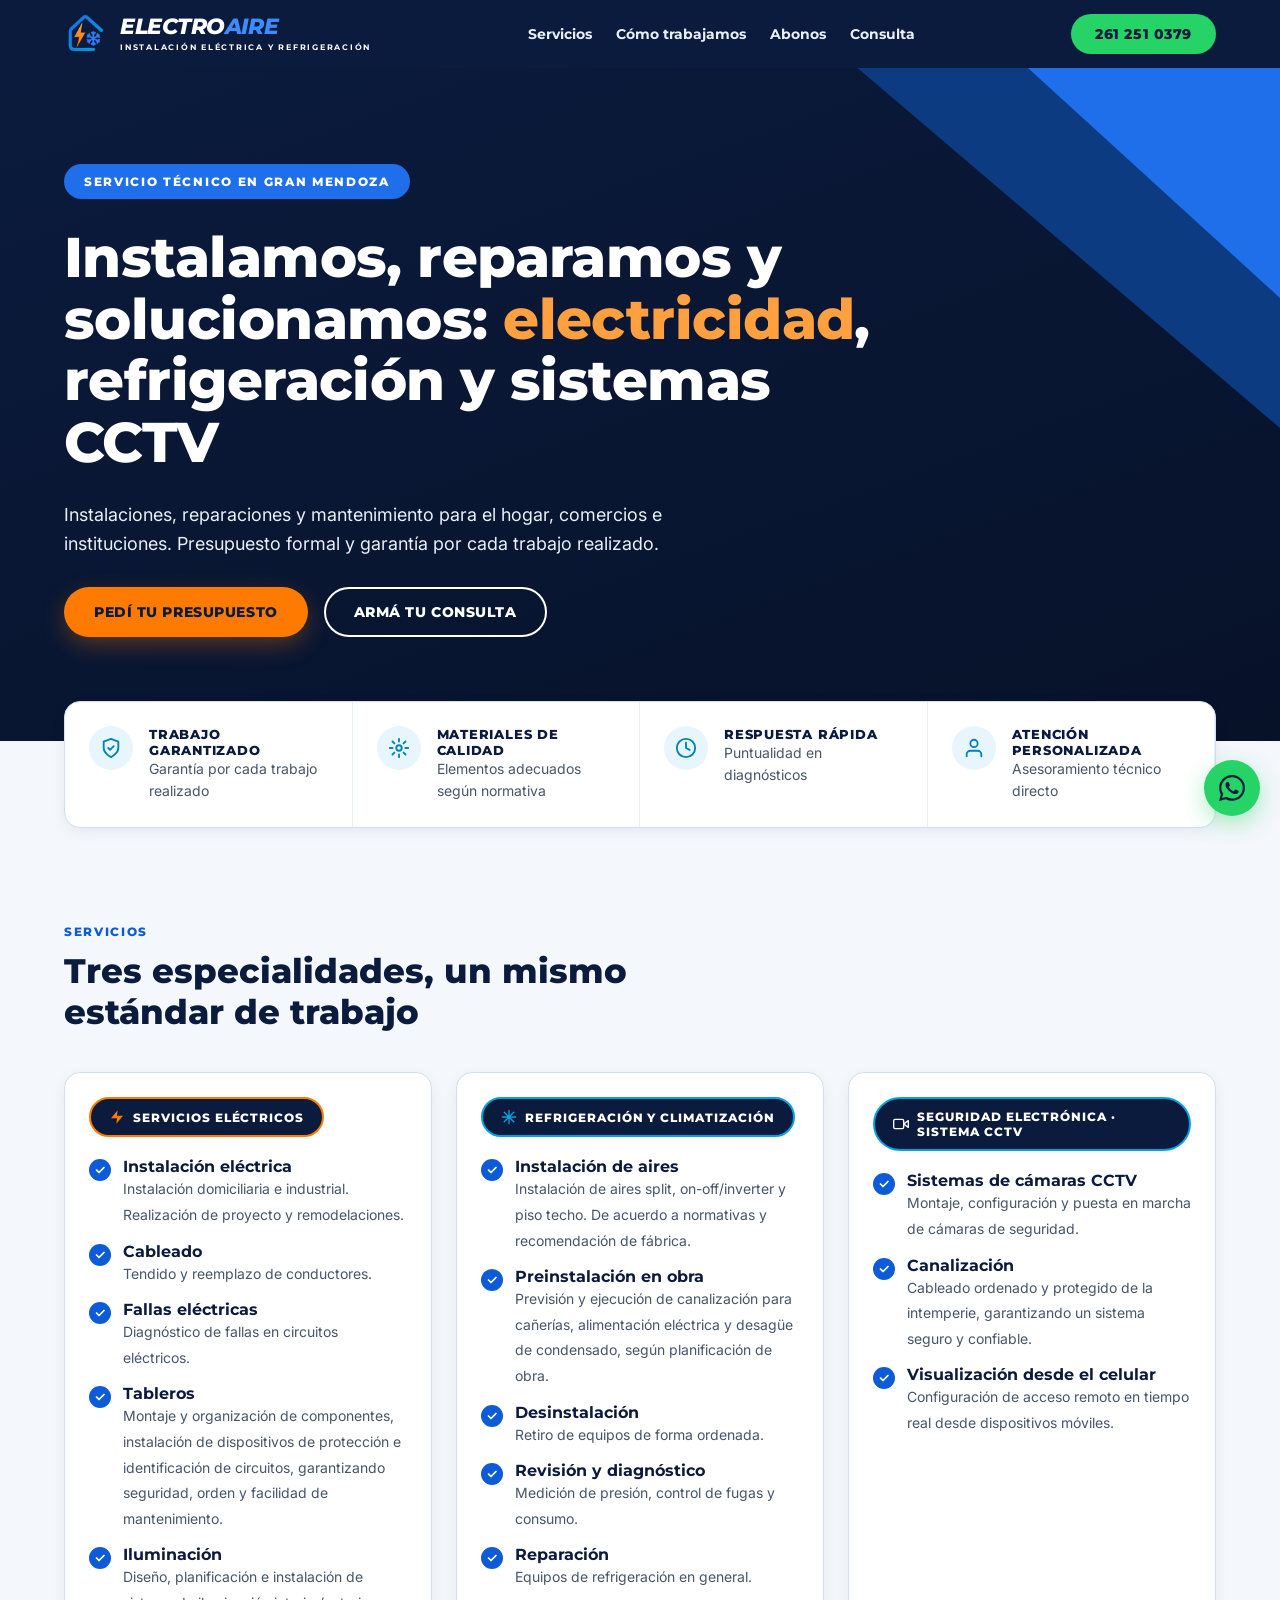
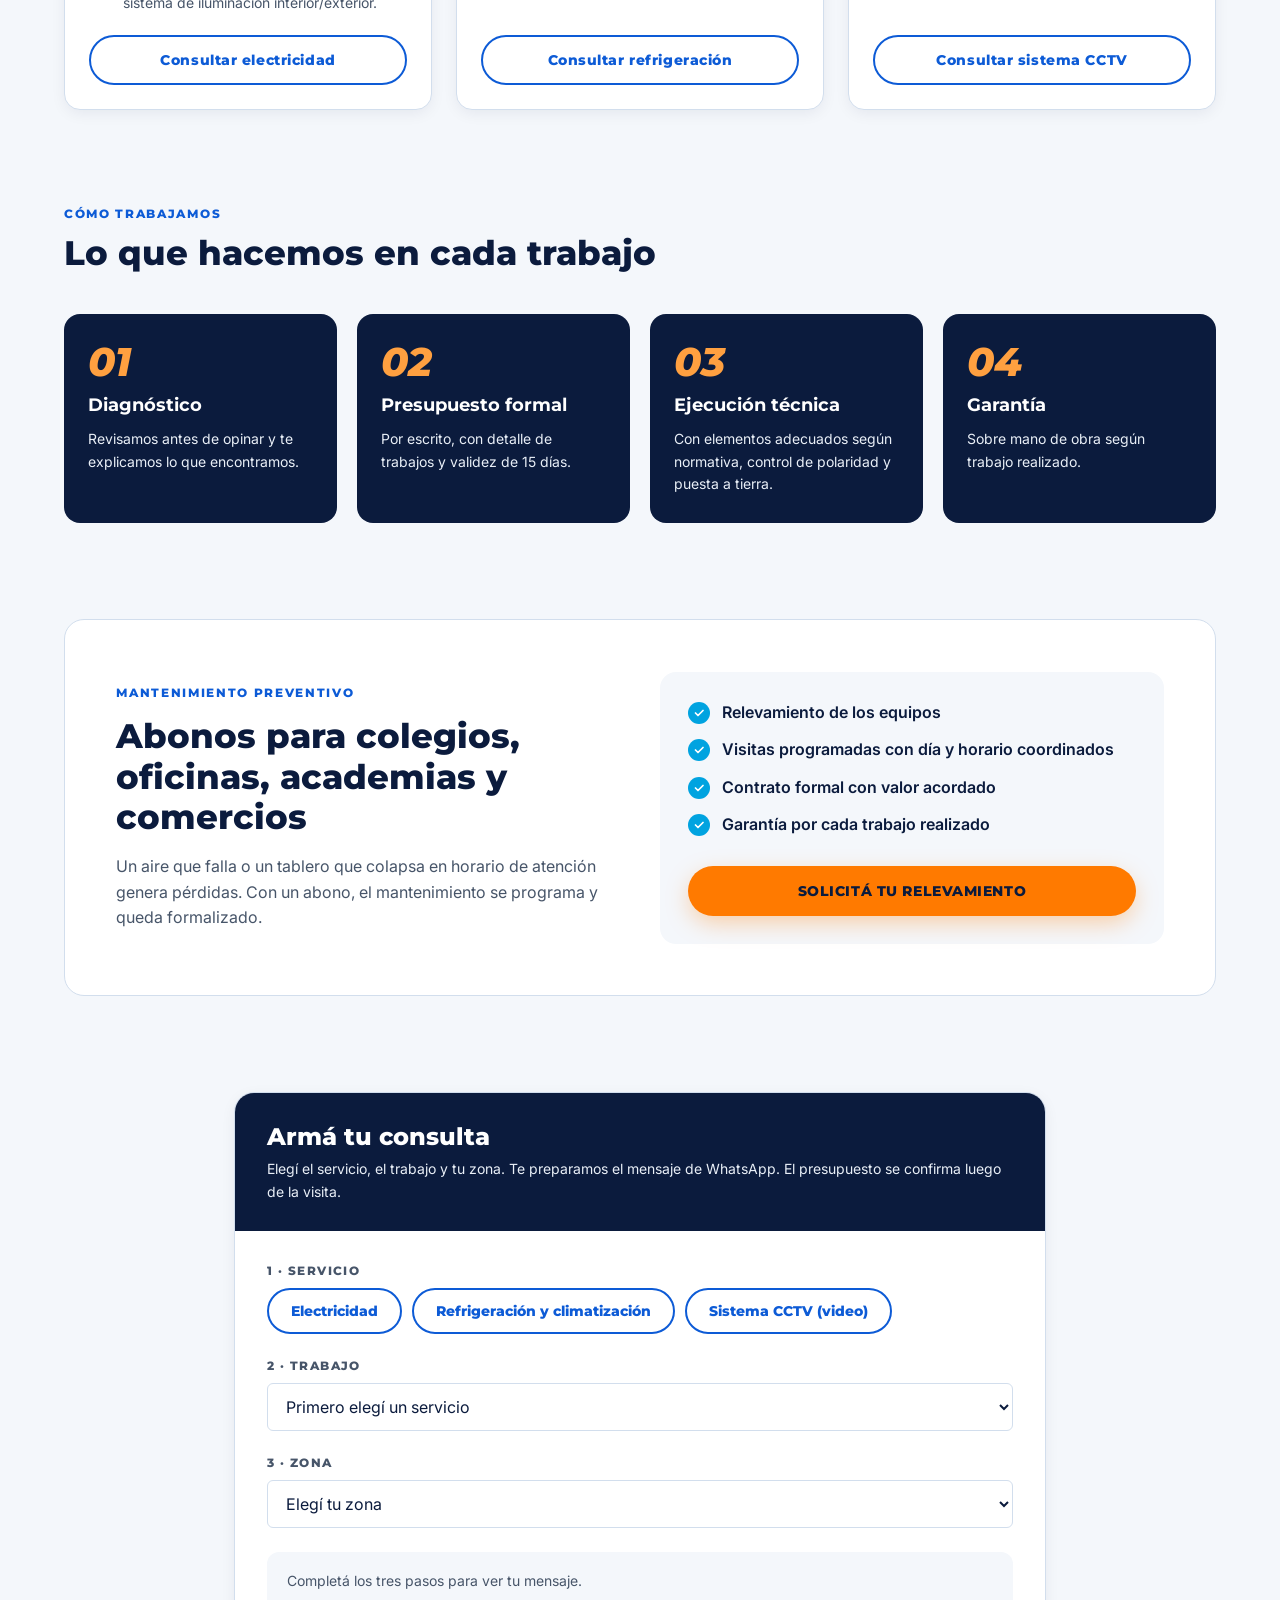
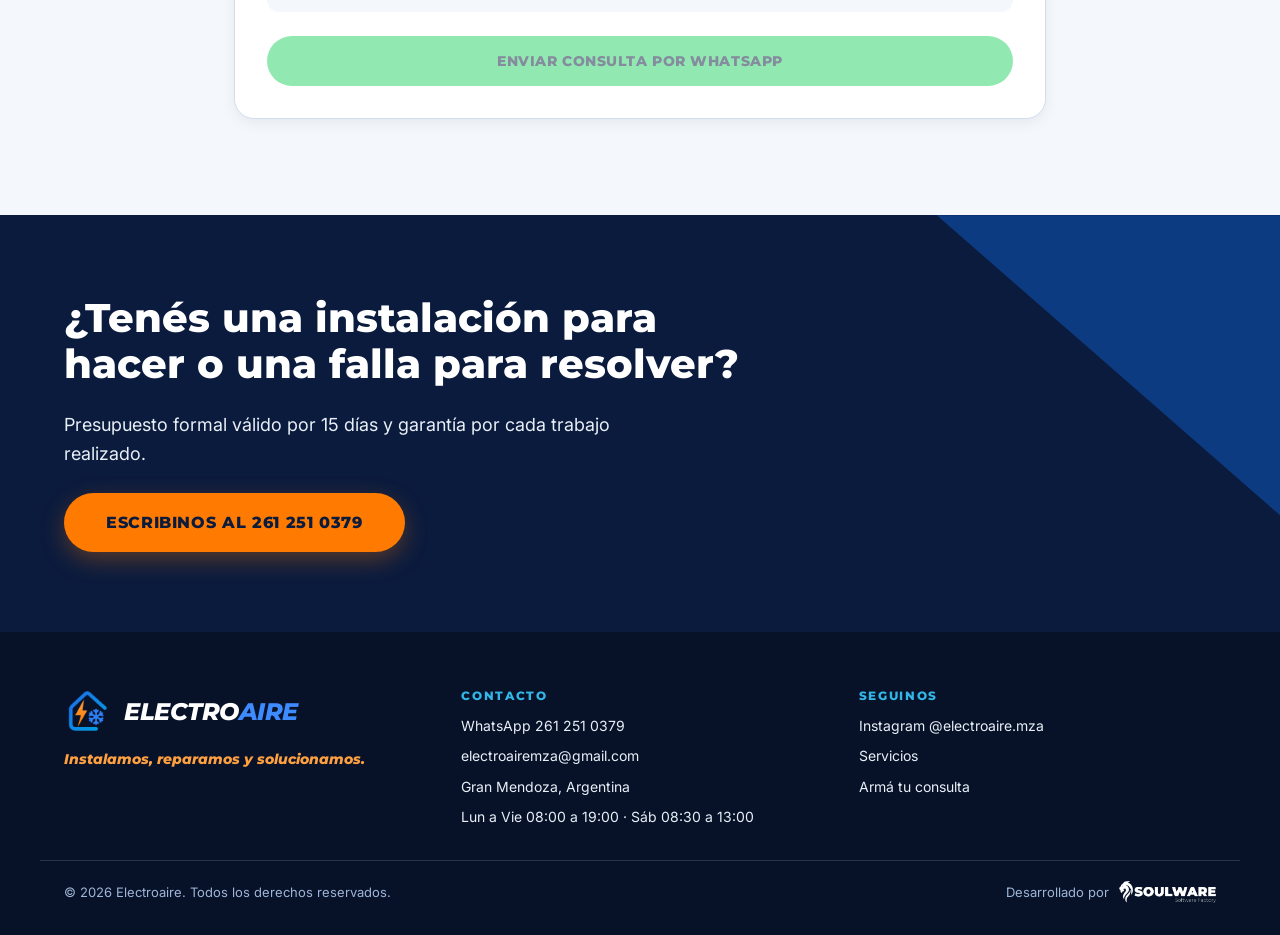
==== commit cad8c3ec: "Se sube Landing v2.1" ====
--- a/index.html
+++ b/index.html
@@ -3,10 +3,10 @@
 <head>
 <meta charset="UTF-8">
 <meta name="viewport" content="width=device-width, initial-scale=1">
-<title>Electroaire | Electricidad, refrigeración y cámaras en Gran Mendoza</title>
-<meta name="description" content="Electroaire: instalación eléctrica, refrigeración y climatización, y cámaras de seguridad en Gran Mendoza. Presupuesto formal por escrito y garantía de 60 días. WhatsApp 261 251 0379.">
+<title>Electroaire | Electricidad, refrigeración y sistemas CCTV en Gran Mendoza</title>
+<meta name="description" content="Electroaire: instalación eléctrica, refrigeración y climatización, y sistemas CCTV de video en Gran Mendoza. Presupuesto formal y garantía por cada trabajo realizado. WhatsApp 261 251 0379.">
 <meta property="og:title" content="Electroaire | Instalamos, reparamos y solucionamos">
-<meta property="og:description" content="Electricidad, refrigeración y cámaras de seguridad en Gran Mendoza.">
+<meta property="og:description" content="Electricidad, refrigeración y sistemas CCTV en Gran Mendoza.">
 <meta property="og:type" content="website">
 <meta property="og:image" content="assets/logo.png">
 <link rel="icon" type="image/png" sizes="32x32" href="assets/favicon-32.png">
@@ -30,16 +30,21 @@
     <nav class="nav" aria-label="Principal">
       <a href="#servicios">Servicios</a><a href="#metodo">Cómo trabajamos</a><a href="#abonos">Abonos</a><a href="#simulador">Consulta</a>
     </nav>
+    <button class="burger" id="burger" aria-label="Abrir menú" aria-expanded="false" aria-controls="mmenu"><span></span><span></span><span></span></button>
     <a class="btn btn--wa header__cta" href="https://wa.me/5492612510379?text=Hola%2C%20quisiera%20pedir%20un%20presupuesto." target="_blank" rel="noopener">261 251 0379</a>
   </div>
+  <div class="mmenu" id="mmenu"><div class="mmenu__in">
+    <a href="#servicios">Servicios</a><a href="#metodo">Cómo trabajamos</a><a href="#abonos">Abonos</a><a href="#simulador">Consulta</a>
+    <a class="btn btn--wa mmenu__cta" href="https://wa.me/5492612510379?text=Hola%2C%20quisiera%20pedir%20un%20presupuesto." target="_blank" rel="noopener">261 251 0379</a>
+  </div></div>
 </header>
 
 <main>
 <section class="hero" id="inicio">
   <div class="container hero__inner">
     <div class="hero__badge">SERVICIO TÉCNICO EN GRAN MENDOZA</div>
-    <h1 class="hero__title">Instalamos, reparamos y solucionamos: <span>electricidad</span>, refrigeración y cámaras</h1>
-    <p class="hero__lead">Instalaciones, reparaciones y mantenimiento para hogares, comercios e instituciones. Presupuesto formal por escrito y garantía de 60 días.</p>
+    <h1 class="hero__title">Instalamos, reparamos y solucionamos: <span>electricidad</span>, refrigeración y sistemas CCTV</h1>
+    <p class="hero__lead">Instalaciones, reparaciones y mantenimiento para el hogar, comercios e instituciones. Presupuesto formal y garantía por cada trabajo realizado.</p>
     <div class="hero__actions">
       <a class="btn btn--primary" href="https://wa.me/5492612510379?text=Hola%2C%20quisiera%20pedir%20un%20presupuesto." target="_blank" rel="noopener">PEDÍ TU PRESUPUESTO</a>
       <a class="btn btn--ghost-light" href="#simulador">ARMÁ TU CONSULTA</a>
@@ -49,8 +54,8 @@
 
 <section class="trust container" aria-label="Por qué elegirnos">
   <div class="trust__card">
-    <div class="trust__item"><div class="trust__icon"><svg width="22" height="22" viewBox="0 0 24 24" fill="none" stroke="currentColor" stroke-width="2" stroke-linecap="round" stroke-linejoin="round"><path d="M12 22s8-4 8-10V5l-8-3-8 3v7c0 6 8 10 8 10z"/><path d="M9 12l2 2 4-4"/></svg></div><div><div class="trust__title">TRABAJO GARANTIZADO</div><div class="trust__desc">Respaldo formal por escrito</div></div></div>
-    <div class="trust__item"><div class="trust__icon"><svg width="22" height="22" viewBox="0 0 24 24" fill="none" stroke="currentColor" stroke-width="2" stroke-linecap="round" stroke-linejoin="round"><circle cx="12" cy="12" r="3"/><path d="M12 2v3M12 19v3M2 12h3M19 12h3M4.9 4.9l2.1 2.1M17 17l2.1 2.1M4.9 19.1L7 17M17 7l2.1-2.1"/></svg></div><div><div class="trust__title">MATERIALES DE CALIDAD</div><div class="trust__desc">Insumos normalizados</div></div></div>
+    <div class="trust__item"><div class="trust__icon"><svg width="22" height="22" viewBox="0 0 24 24" fill="none" stroke="currentColor" stroke-width="2" stroke-linecap="round" stroke-linejoin="round"><path d="M12 22s8-4 8-10V5l-8-3-8 3v7c0 6 8 10 8 10z"/><path d="M9 12l2 2 4-4"/></svg></div><div><div class="trust__title">TRABAJO GARANTIZADO</div><div class="trust__desc">Garantía por cada trabajo realizado</div></div></div>
+    <div class="trust__item"><div class="trust__icon"><svg width="22" height="22" viewBox="0 0 24 24" fill="none" stroke="currentColor" stroke-width="2" stroke-linecap="round" stroke-linejoin="round"><circle cx="12" cy="12" r="3"/><path d="M12 2v3M12 19v3M2 12h3M19 12h3M4.9 4.9l2.1 2.1M17 17l2.1 2.1M4.9 19.1L7 17M17 7l2.1-2.1"/></svg></div><div><div class="trust__title">MATERIALES DE CALIDAD</div><div class="trust__desc">Elementos adecuados según normativa</div></div></div>
     <div class="trust__item"><div class="trust__icon"><svg width="22" height="22" viewBox="0 0 24 24" fill="none" stroke="currentColor" stroke-width="2" stroke-linecap="round" stroke-linejoin="round"><circle cx="12" cy="12" r="10"/><path d="M12 6v6l4 2"/></svg></div><div><div class="trust__title">RESPUESTA RÁPIDA</div><div class="trust__desc">Puntualidad en diagnósticos</div></div></div>
     <div class="trust__item"><div class="trust__icon"><svg width="22" height="22" viewBox="0 0 24 24" fill="none" stroke="currentColor" stroke-width="2" stroke-linecap="round" stroke-linejoin="round"><path d="M20 21v-2a4 4 0 0 0-4-4H8a4 4 0 0 0-4 4v2"/><circle cx="12" cy="7" r="4"/></svg></div><div><div class="trust__title">ATENCIÓN PERSONALIZADA</div><div class="trust__desc">Asesoramiento técnico directo</div></div></div>
   </div>
@@ -59,9 +64,9 @@
 <section class="section container" id="servicios">
   <div class="section__head"><div class="tag">Servicios</div><h2 class="h2">Tres especialidades, un mismo estándar de trabajo</h2></div>
   <div class="cards">
-<article class="card"><div class="pill pill--orange"><svg width="16" height="16" viewBox="0 0 24 24" fill="#FF7A00"><path d="M13 2L3 14h9l-1 8 10-12h-9z"/></svg>SERVICIOS ELÉCTRICOS</div><ul class="list"><li><span class="check "><svg width="12" height="12" viewBox="0 0 24 24" fill="none" stroke="currentColor" stroke-width="3.5" stroke-linecap="round" stroke-linejoin="round"><path d="M5 12l5 5L20 7"/></svg></span><div><strong>Instalación eléctrica</strong><span class="d">Obras nuevas y remodelaciones.</span></div></li><li><span class="check "><svg width="12" height="12" viewBox="0 0 24 24" fill="none" stroke="currentColor" stroke-width="3.5" stroke-linecap="round" stroke-linejoin="round"><path d="M5 12l5 5L20 7"/></svg></span><div><strong>Cableado</strong><span class="d">Tendido y reemplazo de conductores.</span></div></li><li><span class="check "><svg width="12" height="12" viewBox="0 0 24 24" fill="none" stroke="currentColor" stroke-width="3.5" stroke-linecap="round" stroke-linejoin="round"><path d="M5 12l5 5L20 7"/></svg></span><div><strong>Fallas eléctricas</strong><span class="d">Diagnóstico y reparación de cortocircuitos y sobrecargas.</span></div></li><li><span class="check "><svg width="12" height="12" viewBox="0 0 24 24" fill="none" stroke="currentColor" stroke-width="3.5" stroke-linecap="round" stroke-linejoin="round"><path d="M5 12l5 5L20 7"/></svg></span><div><strong>Tableros</strong><span class="d">Armado, protecciones y rotulado de circuitos.</span></div></li><li><span class="check "><svg width="12" height="12" viewBox="0 0 24 24" fill="none" stroke="currentColor" stroke-width="3.5" stroke-linecap="round" stroke-linejoin="round"><path d="M5 12l5 5L20 7"/></svg></span><div><strong>Iluminación</strong><span class="d">Montaje para interiores y exteriores.</span></div></li></ul><a class="btn btn--ghost btn--full" href="https://wa.me/5492612510379?text=Hola%2C%20quiero%20consultar%20por%20servicios%20el%C3%A9ctricos." target="_blank" rel="noopener">Consultar electricidad</a></article>
-<article class="card"><div class="pill "><svg width="16" height="16" viewBox="0 0 24 24" fill="none" stroke="#00A3E0" stroke-width="2" stroke-linecap="round"><path d="M12 2v20M2 12h20M4.9 4.9l14.2 14.2M19.1 4.9L4.9 19.1"/></svg>REFRIGERACIÓN Y CLIMATIZACIÓN</div><ul class="list"><li><span class="check "><svg width="12" height="12" viewBox="0 0 24 24" fill="none" stroke="currentColor" stroke-width="3.5" stroke-linecap="round" stroke-linejoin="round"><path d="M5 12l5 5L20 7"/></svg></span><div><strong>Instalación de aires</strong><span class="d">Con vacío con bomba, manómetros y control de polaridad.</span></div></li><li><span class="check "><svg width="12" height="12" viewBox="0 0 24 24" fill="none" stroke="currentColor" stroke-width="3.5" stroke-linecap="round" stroke-linejoin="round"><path d="M5 12l5 5L20 7"/></svg></span><div><strong>Preinstalación en obra</strong><span class="d">Cañerías, aislación y desagüe antes de cerrar paredes.</span></div></li><li><span class="check "><svg width="12" height="12" viewBox="0 0 24 24" fill="none" stroke="currentColor" stroke-width="3.5" stroke-linecap="round" stroke-linejoin="round"><path d="M5 12l5 5L20 7"/></svg></span><div><strong>Desinstalación</strong><span class="d">Retiro de equipos de forma ordenada.</span></div></li><li><span class="check "><svg width="12" height="12" viewBox="0 0 24 24" fill="none" stroke="currentColor" stroke-width="3.5" stroke-linecap="round" stroke-linejoin="round"><path d="M5 12l5 5L20 7"/></svg></span><div><strong>Revisión y diagnóstico</strong><span class="d">Mediciones de presiones y consumo, control de fugas.</span></div></li><li><span class="check "><svg width="12" height="12" viewBox="0 0 24 24" fill="none" stroke="currentColor" stroke-width="3.5" stroke-linecap="round" stroke-linejoin="round"><path d="M5 12l5 5L20 7"/></svg></span><div><strong>Reparación</strong><span class="d">Equipos de refrigeración en general.</span></div></li></ul><a class="btn btn--ghost btn--full" href="https://wa.me/5492612510379?text=Hola%2C%20quiero%20consultar%20por%20refrigeraci%C3%B3n%20y%20climatizaci%C3%B3n." target="_blank" rel="noopener">Consultar refrigeración</a></article>
-<article class="card"><div class="pill "><svg width="16" height="16" viewBox="0 0 24 24" fill="none" stroke="#fff" stroke-width="2" stroke-linecap="round" stroke-linejoin="round"><path d="M23 7l-7 5 7 5V7z"/><rect x="1" y="5" width="15" height="14" rx="2"/></svg>SEGURIDAD ELECTRÓNICA</div><ul class="list"><li><span class="check "><svg width="12" height="12" viewBox="0 0 24 24" fill="none" stroke="currentColor" stroke-width="3.5" stroke-linecap="round" stroke-linejoin="round"><path d="M5 12l5 5L20 7"/></svg></span><div><strong>Sistemas de cámaras CCTV</strong><span class="d">Montaje y configuración.</span></div></li><li><span class="check "><svg width="12" height="12" viewBox="0 0 24 24" fill="none" stroke="currentColor" stroke-width="3.5" stroke-linecap="round" stroke-linejoin="round"><path d="M5 12l5 5L20 7"/></svg></span><div><strong>Canalización prolija</strong><span class="d">Cableado ordenado y protegido de la intemperie.</span></div></li><li><span class="check "><svg width="12" height="12" viewBox="0 0 24 24" fill="none" stroke="currentColor" stroke-width="3.5" stroke-linecap="round" stroke-linejoin="round"><path d="M5 12l5 5L20 7"/></svg></span><div><strong>Visualización desde el celular</strong><span class="d">Configuración para mirar tus cámaras cuando quieras.</span></div></li></ul><a class="btn btn--ghost btn--full" href="https://wa.me/5492612510379?text=Hola%2C%20quiero%20consultar%20por%20c%C3%A1maras%20de%20seguridad." target="_blank" rel="noopener">Consultar cámaras</a></article>
+<article class="card"><div class="pill pill--orange"><svg width="16" height="16" viewBox="0 0 24 24" fill="#FF7A00"><path d="M13 2L3 14h9l-1 8 10-12h-9z"/></svg>SERVICIOS ELÉCTRICOS</div><ul class="list"><li><span class="check "><svg width="12" height="12" viewBox="0 0 24 24" fill="none" stroke="currentColor" stroke-width="3.5" stroke-linecap="round" stroke-linejoin="round"><path d="M5 12l5 5L20 7"/></svg></span><div><strong>Instalación eléctrica</strong><span class="d">Instalación domiciliaria e industrial. Realización de proyecto y remodelaciones.</span></div></li><li><span class="check "><svg width="12" height="12" viewBox="0 0 24 24" fill="none" stroke="currentColor" stroke-width="3.5" stroke-linecap="round" stroke-linejoin="round"><path d="M5 12l5 5L20 7"/></svg></span><div><strong>Cableado</strong><span class="d">Tendido y reemplazo de conductores.</span></div></li><li><span class="check "><svg width="12" height="12" viewBox="0 0 24 24" fill="none" stroke="currentColor" stroke-width="3.5" stroke-linecap="round" stroke-linejoin="round"><path d="M5 12l5 5L20 7"/></svg></span><div><strong>Fallas eléctricas</strong><span class="d">Diagnóstico de fallas en circuitos eléctricos.</span></div></li><li><span class="check "><svg width="12" height="12" viewBox="0 0 24 24" fill="none" stroke="currentColor" stroke-width="3.5" stroke-linecap="round" stroke-linejoin="round"><path d="M5 12l5 5L20 7"/></svg></span><div><strong>Tableros</strong><span class="d">Montaje y organización de componentes, instalación de dispositivos de protección e identificación de circuitos, garantizando seguridad, orden y facilidad de mantenimiento.</span></div></li><li><span class="check "><svg width="12" height="12" viewBox="0 0 24 24" fill="none" stroke="currentColor" stroke-width="3.5" stroke-linecap="round" stroke-linejoin="round"><path d="M5 12l5 5L20 7"/></svg></span><div><strong>Iluminación</strong><span class="d">Diseño, planificación e instalación de sistema de iluminación interior/exterior.</span></div></li></ul><a class="btn btn--ghost btn--full" href="https://wa.me/5492612510379?text=Hola%2C%20quiero%20consultar%20por%20servicios%20el%C3%A9ctricos." target="_blank" rel="noopener">Consultar electricidad</a></article>
+<article class="card"><div class="pill "><svg width="16" height="16" viewBox="0 0 24 24" fill="none" stroke="#00A3E0" stroke-width="2" stroke-linecap="round"><path d="M12 2v20M2 12h20M4.9 4.9l14.2 14.2M19.1 4.9L4.9 19.1"/></svg>REFRIGERACIÓN Y CLIMATIZACIÓN</div><ul class="list"><li><span class="check "><svg width="12" height="12" viewBox="0 0 24 24" fill="none" stroke="currentColor" stroke-width="3.5" stroke-linecap="round" stroke-linejoin="round"><path d="M5 12l5 5L20 7"/></svg></span><div><strong>Instalación de aires</strong><span class="d">Instalación de aires split, on-off/inverter y piso techo. De acuerdo a normativas y recomendación de fábrica.</span></div></li><li><span class="check "><svg width="12" height="12" viewBox="0 0 24 24" fill="none" stroke="currentColor" stroke-width="3.5" stroke-linecap="round" stroke-linejoin="round"><path d="M5 12l5 5L20 7"/></svg></span><div><strong>Preinstalación en obra</strong><span class="d">Previsión y ejecución de canalización para cañerías, alimentación eléctrica y desagüe de condensado, según planificación de obra.</span></div></li><li><span class="check "><svg width="12" height="12" viewBox="0 0 24 24" fill="none" stroke="currentColor" stroke-width="3.5" stroke-linecap="round" stroke-linejoin="round"><path d="M5 12l5 5L20 7"/></svg></span><div><strong>Desinstalación</strong><span class="d">Retiro de equipos de forma ordenada.</span></div></li><li><span class="check "><svg width="12" height="12" viewBox="0 0 24 24" fill="none" stroke="currentColor" stroke-width="3.5" stroke-linecap="round" stroke-linejoin="round"><path d="M5 12l5 5L20 7"/></svg></span><div><strong>Revisión y diagnóstico</strong><span class="d">Medición de presión, control de fugas y consumo.</span></div></li><li><span class="check "><svg width="12" height="12" viewBox="0 0 24 24" fill="none" stroke="currentColor" stroke-width="3.5" stroke-linecap="round" stroke-linejoin="round"><path d="M5 12l5 5L20 7"/></svg></span><div><strong>Reparación</strong><span class="d">Equipos de refrigeración en general.</span></div></li></ul><a class="btn btn--ghost btn--full" href="https://wa.me/5492612510379?text=Hola%2C%20quiero%20consultar%20por%20refrigeraci%C3%B3n%20y%20climatizaci%C3%B3n." target="_blank" rel="noopener">Consultar refrigeración</a></article>
+<article class="card"><div class="pill "><svg width="16" height="16" viewBox="0 0 24 24" fill="none" stroke="#fff" stroke-width="2" stroke-linecap="round" stroke-linejoin="round"><path d="M23 7l-7 5 7 5V7z"/><rect x="1" y="5" width="15" height="14" rx="2"/></svg>SEGURIDAD ELECTRÓNICA · SISTEMA CCTV</div><ul class="list"><li><span class="check "><svg width="12" height="12" viewBox="0 0 24 24" fill="none" stroke="currentColor" stroke-width="3.5" stroke-linecap="round" stroke-linejoin="round"><path d="M5 12l5 5L20 7"/></svg></span><div><strong>Sistemas de cámaras CCTV</strong><span class="d">Montaje, configuración y puesta en marcha de cámaras de seguridad.</span></div></li><li><span class="check "><svg width="12" height="12" viewBox="0 0 24 24" fill="none" stroke="currentColor" stroke-width="3.5" stroke-linecap="round" stroke-linejoin="round"><path d="M5 12l5 5L20 7"/></svg></span><div><strong>Canalización</strong><span class="d">Cableado ordenado y protegido de la intemperie, garantizando un sistema seguro y confiable.</span></div></li><li><span class="check "><svg width="12" height="12" viewBox="0 0 24 24" fill="none" stroke="currentColor" stroke-width="3.5" stroke-linecap="round" stroke-linejoin="round"><path d="M5 12l5 5L20 7"/></svg></span><div><strong>Visualización desde el celular</strong><span class="d">Configuración de acceso remoto en tiempo real desde dispositivos móviles.</span></div></li></ul><a class="btn btn--ghost btn--full" href="https://wa.me/5492612510379?text=Hola%2C%20quiero%20consultar%20por%20sistema%20CCTV%20(sistema%20de%20video)." target="_blank" rel="noopener">Consultar sistema CCTV</a></article>
   </div>
 </section>
 
@@ -70,8 +75,8 @@
   <div class="steps">
     <div class="step"><div class="step__n">01</div><div class="step__t">Diagnóstico</div><div class="step__d">Revisamos antes de opinar y te explicamos lo que encontramos.</div></div>
     <div class="step"><div class="step__n">02</div><div class="step__t">Presupuesto formal</div><div class="step__d">Por escrito, con detalle de trabajos y validez de 15 días.</div></div>
-    <div class="step"><div class="step__n">03</div><div class="step__t">Ejecución técnica</div><div class="step__d">Vacío con bomba, control de polaridad, materiales normalizados.</div></div>
-    <div class="step"><div class="step__n">04</div><div class="step__t">Garantía por escrito</div><div class="step__d">60 días sobre la mano de obra y los materiales que suministramos.</div></div>
+    <div class="step"><div class="step__n">03</div><div class="step__t">Ejecución técnica</div><div class="step__d">Con elementos adecuados según normativa, control de polaridad y puesta a tierra.</div></div>
+    <div class="step"><div class="step__n">04</div><div class="step__t">Garantía</div><div class="step__d">Sobre mano de obra según trabajo realizado.</div></div>
   </div>
 </section>
 
@@ -87,7 +92,7 @@
         <li><span class="check check--cyan"><svg width="12" height="12" viewBox="0 0 24 24" fill="none" stroke="currentColor" stroke-width="3.5" stroke-linecap="round" stroke-linejoin="round"><path d="M5 12l5 5L20 7"/></svg></span><span>Relevamiento de los equipos</span></li>
         <li><span class="check check--cyan"><svg width="12" height="12" viewBox="0 0 24 24" fill="none" stroke="currentColor" stroke-width="3.5" stroke-linecap="round" stroke-linejoin="round"><path d="M5 12l5 5L20 7"/></svg></span><span>Visitas programadas con día y horario coordinados</span></li>
         <li><span class="check check--cyan"><svg width="12" height="12" viewBox="0 0 24 24" fill="none" stroke="currentColor" stroke-width="3.5" stroke-linecap="round" stroke-linejoin="round"><path d="M5 12l5 5L20 7"/></svg></span><span>Contrato formal con valor acordado</span></li>
-        <li><span class="check check--cyan"><svg width="12" height="12" viewBox="0 0 24 24" fill="none" stroke="currentColor" stroke-width="3.5" stroke-linecap="round" stroke-linejoin="round"><path d="M5 12l5 5L20 7"/></svg></span><span>Garantía por escrito</span></li>
+        <li><span class="check check--cyan"><svg width="12" height="12" viewBox="0 0 24 24" fill="none" stroke="currentColor" stroke-width="3.5" stroke-linecap="round" stroke-linejoin="round"><path d="M5 12l5 5L20 7"/></svg></span><span>Garantía por cada trabajo realizado</span></li>
       </ul>
       <a class="btn btn--primary btn--full" href="https://wa.me/5492612510379?text=Hola%2C%20me%20interesa%20un%20abono%20de%20mantenimiento%20preventivo%20para%20mi%20instituci%C3%B3n%20o%20local." target="_blank" rel="noopener">SOLICITÁ TU RELEVAMIENTO</a>
     </div>
@@ -102,7 +107,7 @@
         <div class="sim__opts" role="group" aria-label="Servicio">
           <button class="sim__btn" data-service="Electricidad" aria-pressed="false">Electricidad</button>
           <button class="sim__btn" data-service="Refrigeración y climatización" aria-pressed="false">Refrigeración y climatización</button>
-          <button class="sim__btn" data-service="Cámaras de seguridad" aria-pressed="false">Cámaras de seguridad</button>
+          <button class="sim__btn" data-service="Sistema CCTV (sistema de video)" aria-pressed="false">Sistema CCTV (video)</button>
         </div></div>
       <div><div class="sim__label">2 · TRABAJO</div>
         <select class="sim__select" id="sim-detalle" aria-label="Trabajo"><option value="">Primero elegí un servicio</option></select></div>
@@ -117,7 +122,7 @@
 <section class="cta">
   <div class="container cta__inner">
     <h2>¿Tenés una instalación para hacer o una falla para resolver?</h2>
-    <p>Presupuesto formal válido por 15 días y garantía por escrito.</p>
+    <p>Presupuesto formal válido por 15 días y garantía por cada trabajo realizado.</p>
     <a class="btn btn--primary" href="https://wa.me/5492612510379?text=Hola%2C%20quisiera%20pedir%20un%20presupuesto." target="_blank" rel="noopener">ESCRIBINOS AL 261 251 0379</a>
   </div>
 </section>
@@ -131,14 +136,14 @@
     </div>
     <div class="footer__col"><h3>CONTACTO</h3>
       <a href="https://wa.me/5492612510379?text=Hola%2C%20quisiera%20pedir%20un%20presupuesto." target="_blank" rel="noopener">WhatsApp 261 251 0379</a>
-      <a href="mailto:paganomaximiliano91@gmail.com">paganomaximiliano91@gmail.com</a>
+      <a href="mailto:electroairemza@gmail.com">electroairemza@gmail.com</a>
       <div>Gran Mendoza, Argentina</div>
       <div>Lun a Vie 08:00 a 19:00 · Sáb 08:30 a 13:00</div></div>
     <div class="footer__col"><h3>SEGUINOS</h3>
       <a href="https://instagram.com/electroaire.mza" target="_blank" rel="noopener">Instagram @electroaire.mza</a>
       <a href="#servicios">Servicios</a><a href="#simulador">Armá tu consulta</a></div>
   </div>
-  <div class="container footer__copy">© 2026 Electroaire. Desarrollo y estrategia: SOULWARE.</div>
+  <div class="container footer__copy"><span>© 2026 Electroaire. Todos los derechos reservados.</span><span class="footer__dev">Desarrollado por <a href="https://soulware.com.ar/" target="_blank" rel="noopener" aria-label="SOULWARE"><img src="assets/soulware-logo.png" alt="SOULWARE" width="98" height="22"></a></span></div>
 </footer>
 
 <script src="script.js"></script>
--- a/style.css
+++ b/style.css
@@ -132,9 +132,40 @@
 .footer__col h3{font:800 12px var(--f-head);letter-spacing:.14em;color:var(--cyan-light);margin-bottom:4px}
 .footer__col a{color:var(--subtle)}
 .footer__col a:hover{color:var(--orange-light)}
-.footer__copy{padding-top:20px;padding-bottom:32px;border-top:1px solid rgba(255,255,255,.14);font-size:13px;color:#9FB4D6}
+.footer__copy{padding-top:20px;padding-bottom:32px;border-top:1px solid rgba(255,255,255,.14);font-size:13px;color:#9FB4D6;display:flex;align-items:center;justify-content:space-between;gap:10px 16px;flex-wrap:wrap}
+.footer__dev{display:flex;align-items:center;gap:10px;margin-left:auto}
+.footer__copy img{height:22px;width:auto;display:block}
 
 /* WhatsApp flotante */
+.wa-float{bottom:84px!important}
 .wa-float{position:fixed;right:20px;bottom:20px;z-index:30;width:56px;height:56px;border-radius:50%;background:var(--wa);color:var(--navy);display:grid;place-items:center;box-shadow:0 8px 24px -2px rgba(37,211,102,.45)}
 .wa-float:hover{color:var(--navy);filter:brightness(1.05)}
 .sr-only{position:absolute;width:1px;height:1px;overflow:hidden;clip:rect(0,0,0,0)}
+
+/* Header mobile: evita superposición teléfono / nombre */
+.brand{min-width:0;flex-shrink:0}
+.brand img,.footer__logo img{flex:none;object-fit:contain;aspect-ratio:1/1}
+.brand__name{white-space:nowrap}
+.header__cta{flex-shrink:0}
+@media(max-width:560px){.header__inner{gap:8px;padding-left:14px;padding-right:14px}.brand{gap:8px}.brand img{width:34px;height:34px}.brand__name{font-size:17px}.header__cta{padding:9px 14px;font-size:12px}}
+@media(max-width:400px){.brand img{width:30px;height:30px}.brand{gap:6px}.brand__name{font-size:15px}.header__cta{padding:8px 10px;font-size:11.5px}.header__inner{padding-left:10px;padding-right:10px}}
+
+/* Menú hamburguesa móvil */
+.burger,.mmenu{display:none}
+@media(max-width:960px){
+.header__cta{display:none}
+.burger{display:flex;flex-direction:column;justify-content:center;gap:5px;width:44px;height:44px;padding:0 10px;background:none;border:0;cursor:pointer;margin-left:auto}
+.burger span{display:block;height:2px;background:#fff;border-radius:2px;transition:transform .3s ease,opacity .2s ease}
+.burger[aria-expanded="true"] span:nth-child(1){transform:translateY(7px) rotate(45deg)}
+.burger[aria-expanded="true"] span:nth-child(2){opacity:0}
+.burger[aria-expanded="true"] span:nth-child(3){transform:translateY(-7px) rotate(-45deg)}
+.mmenu{display:block;position:absolute;left:0;right:0;top:100%;background:var(--navy);border-top:1px solid rgba(255,255,255,.12);box-shadow:0 16px 28px -12px rgba(0,0,0,.45);max-height:0;overflow:hidden;opacity:0;visibility:hidden;transition:max-height .35s ease,opacity .25s ease,visibility 0s linear .35s}
+.mmenu.open{max-height:420px;opacity:1;visibility:visible;transition:max-height .35s ease,opacity .25s ease}
+.mmenu__in{display:flex;flex-direction:column;padding:8px 20px 20px}
+.mmenu__in>a:not(.btn){font:700 16px var(--f-head);color:#fff;padding:14px 0;border-bottom:1px solid rgba(255,255,255,.1);transform:translateY(-6px);opacity:0;transition:transform .3s ease,opacity .3s ease}
+.mmenu__in>a:not(.btn):hover{color:var(--orange-light)}
+.mmenu__cta{margin-top:16px;text-align:center;justify-content:center;transform:translateY(-6px);opacity:0;transition:transform .3s ease,opacity .3s ease}
+.mmenu.open .mmenu__in>a{transform:none;opacity:1}
+.mmenu.open .mmenu__in>a:nth-child(2){transition-delay:.04s}.mmenu.open .mmenu__in>a:nth-child(3){transition-delay:.08s}.mmenu.open .mmenu__in>a:nth-child(4){transition-delay:.12s}.mmenu.open .mmenu__in>a:nth-child(5){transition-delay:.16s}
+}
+@media(max-width:560px){.footer__copy{flex-direction:column;align-items:flex-start}.footer__dev{margin-left:0}}
